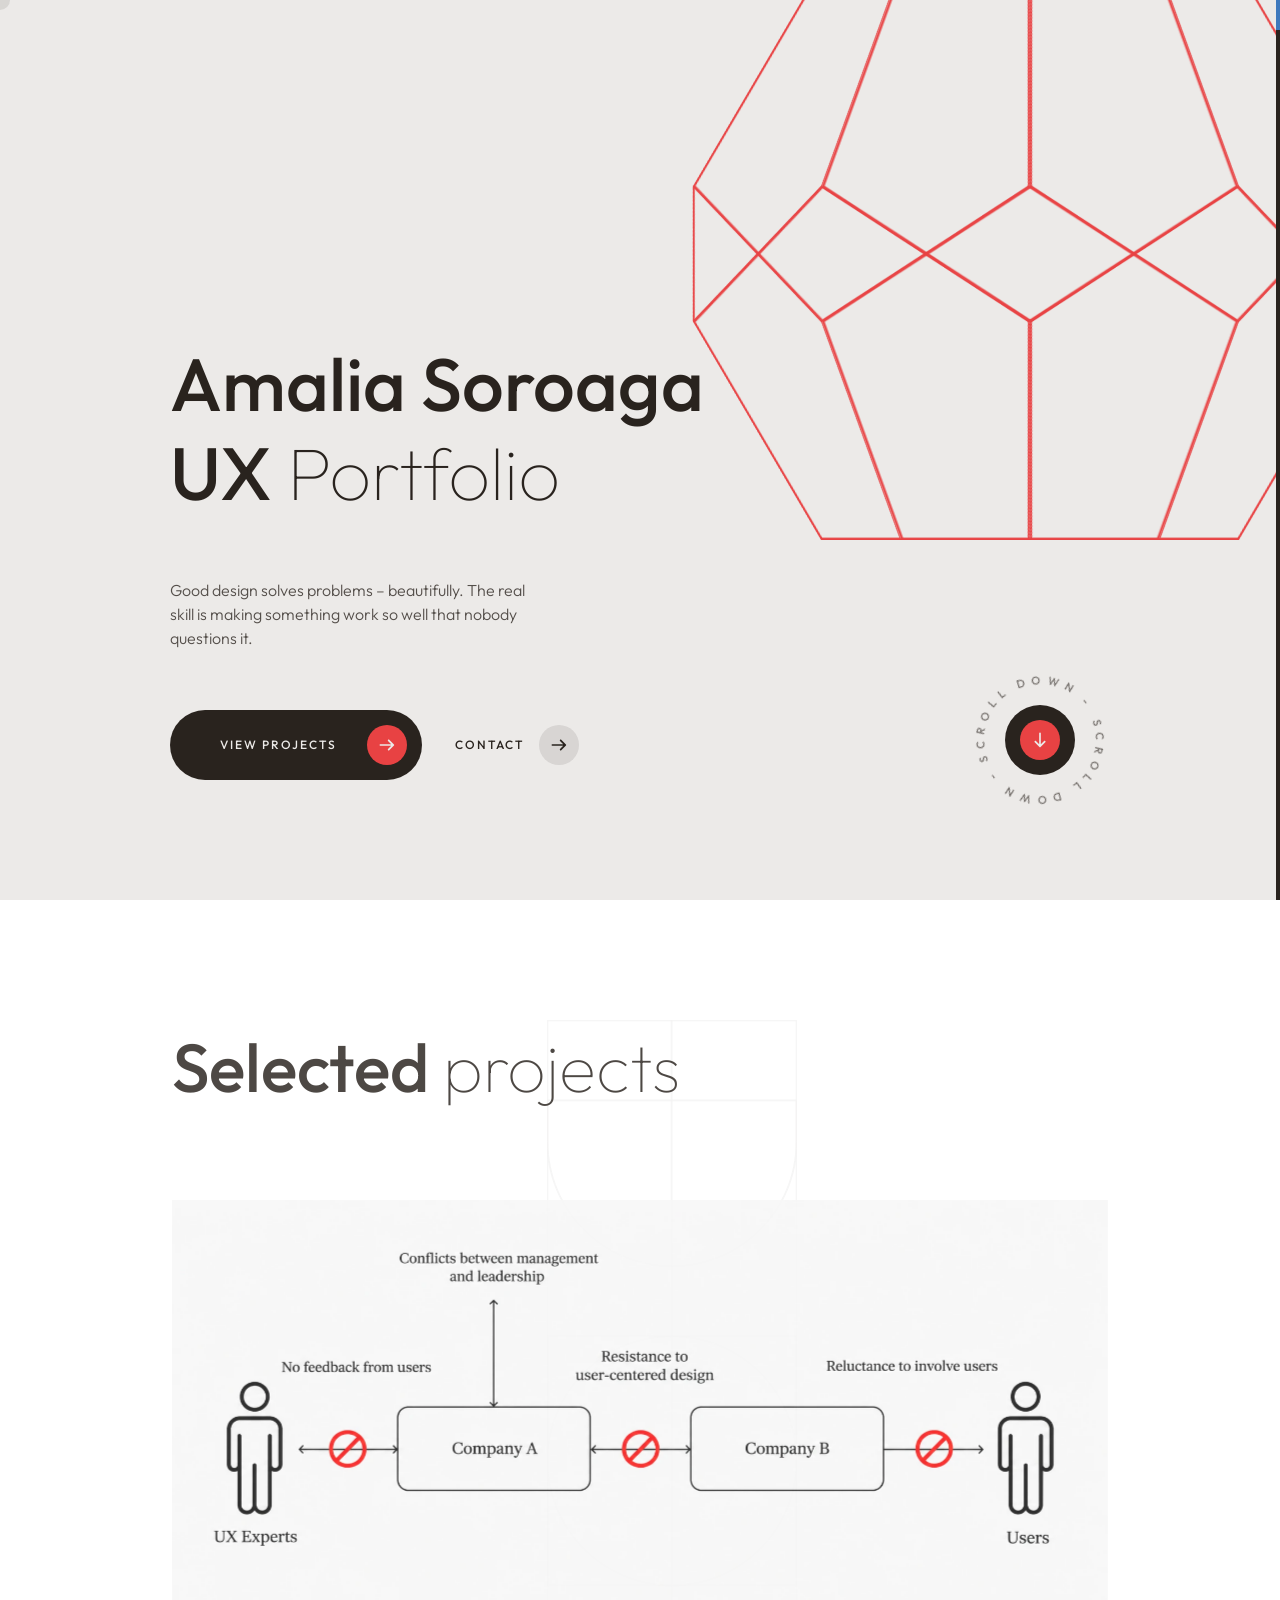
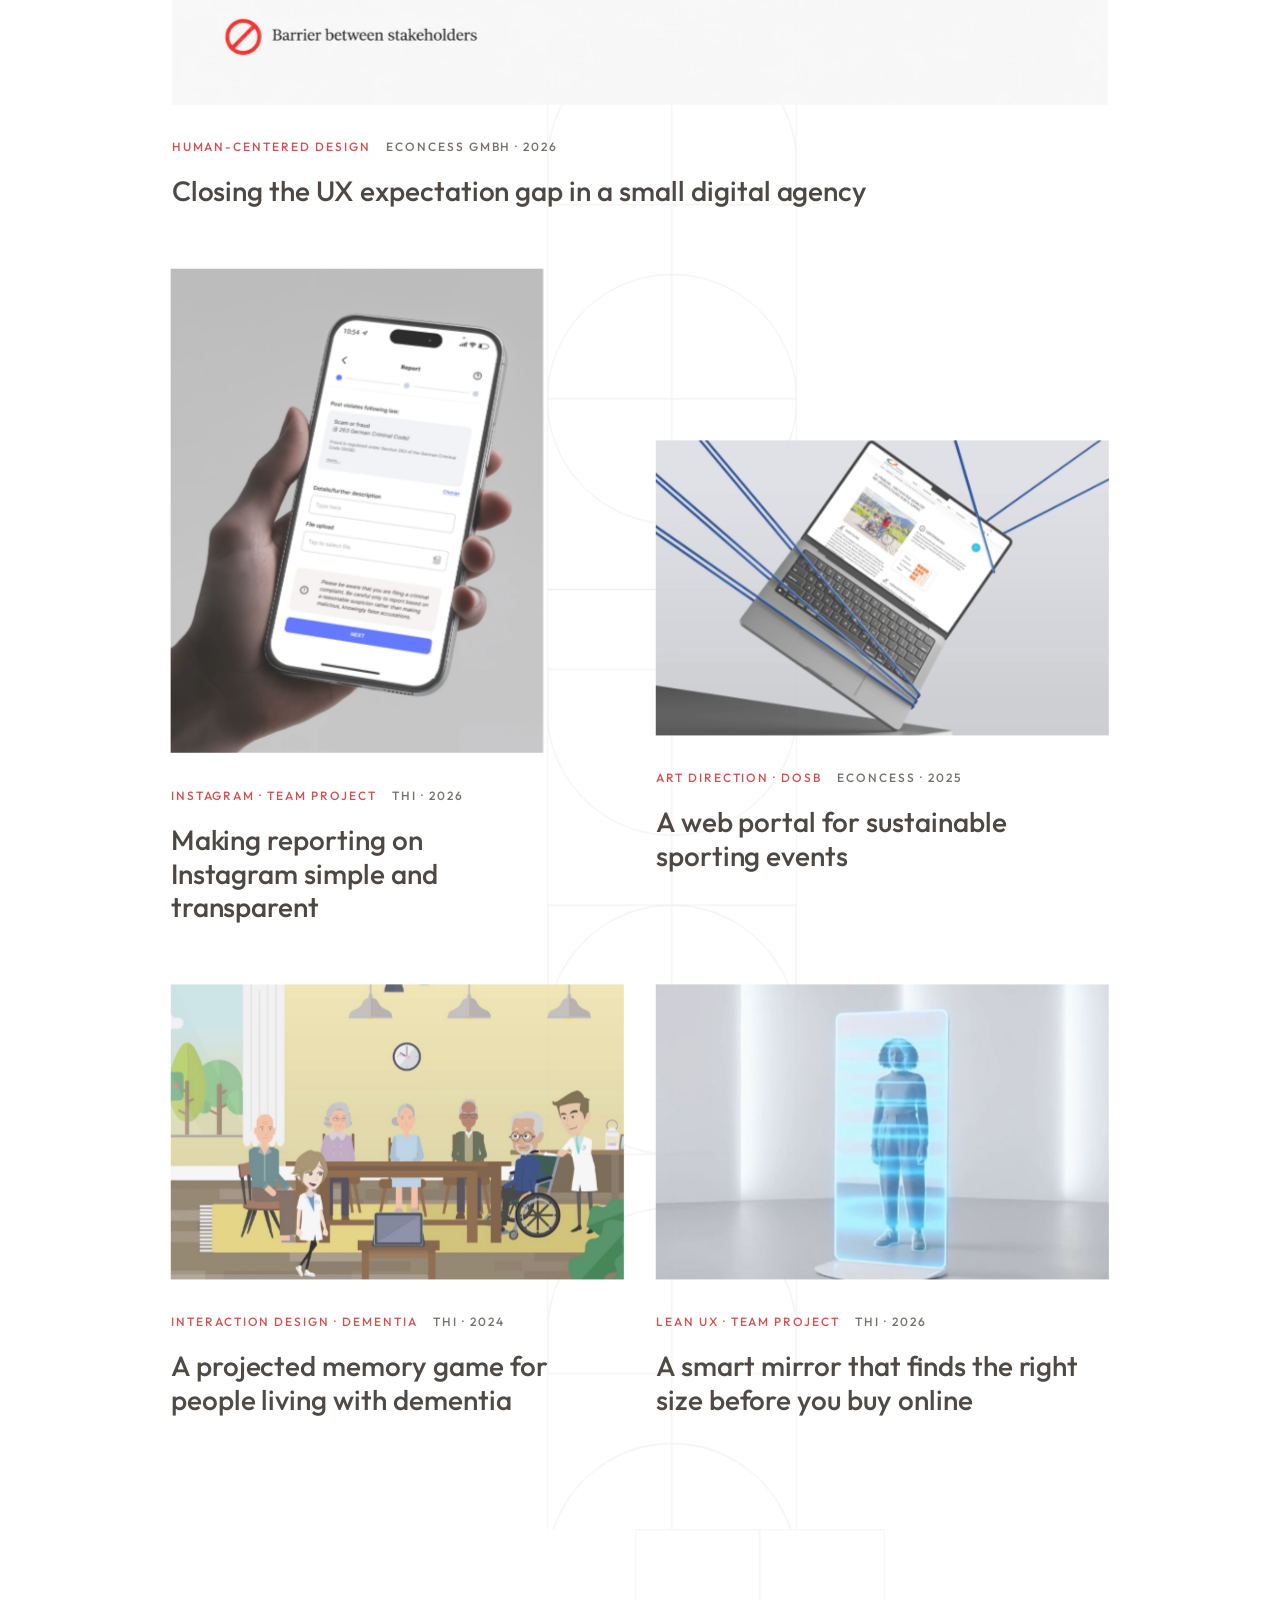
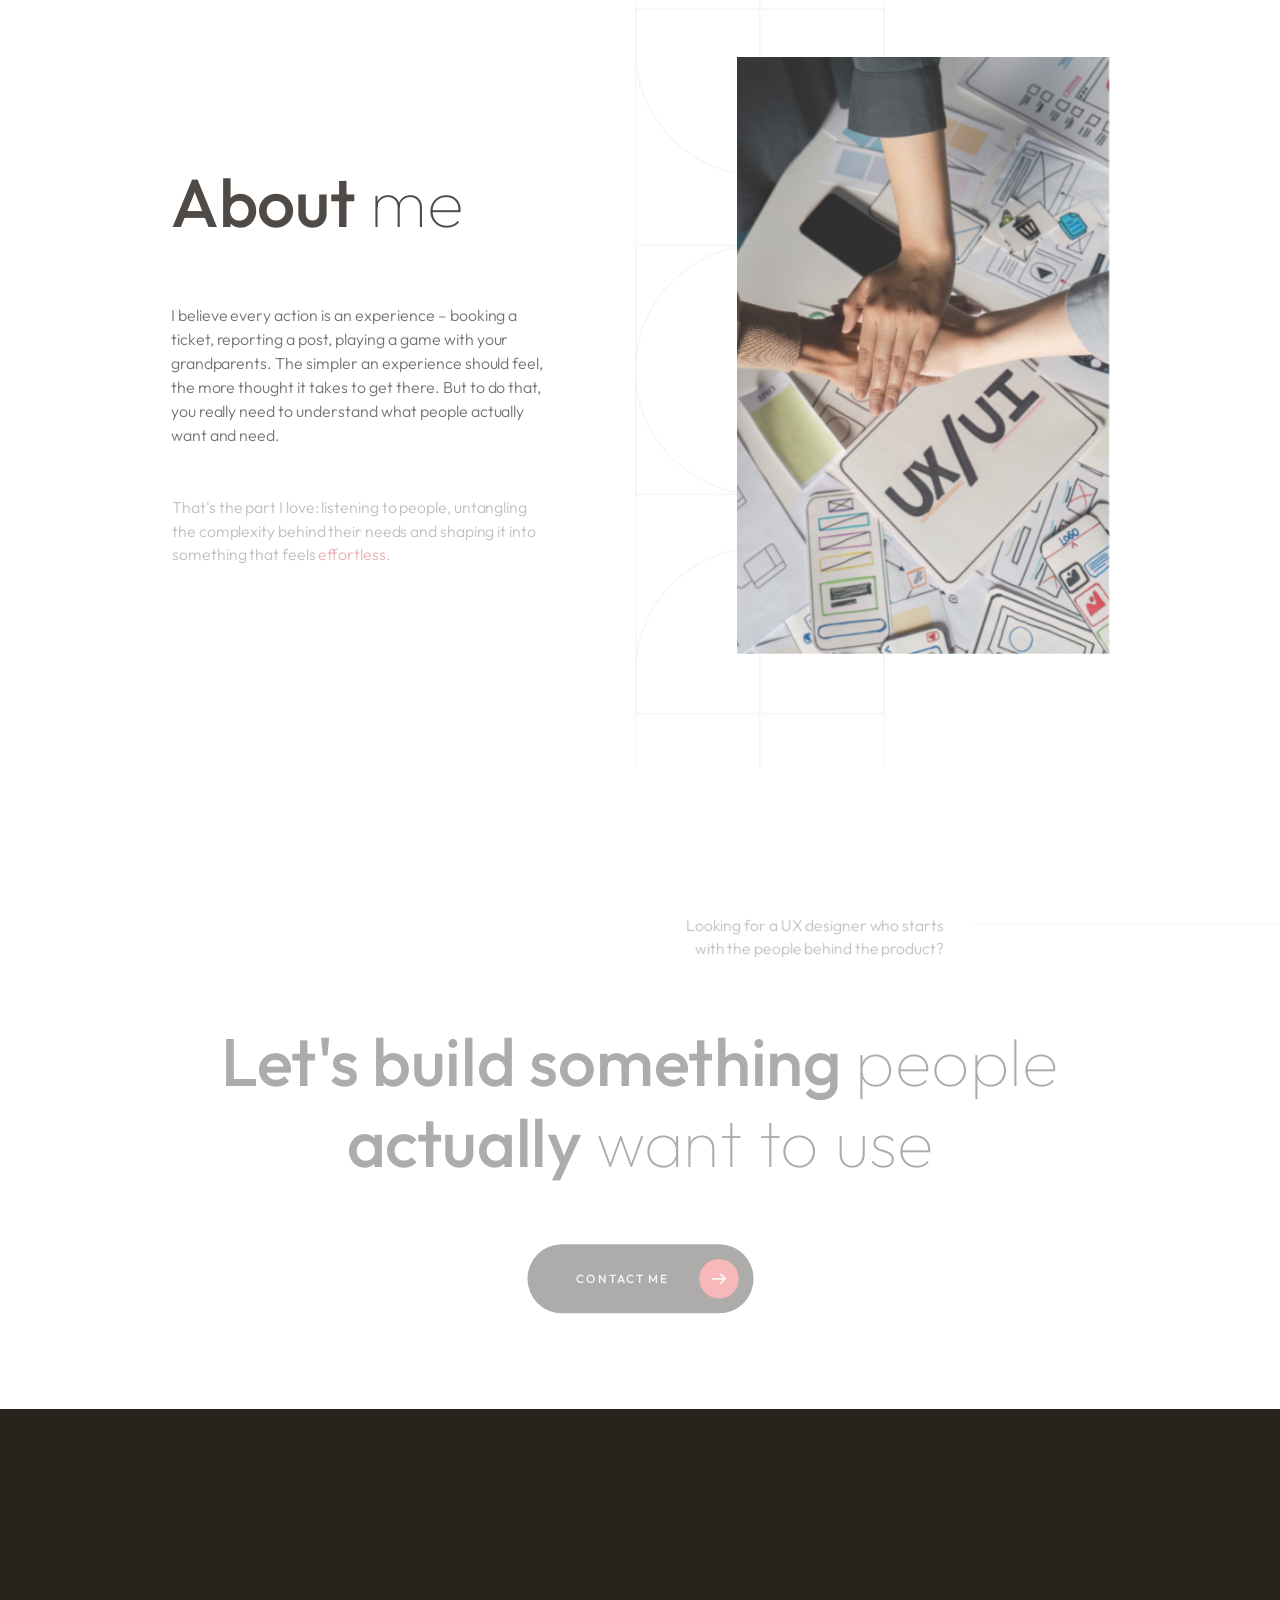
==== index.html @ fd129681 "Light home banner with red rotating shapes Co-Authored-By: Claude Opus 5.5 <noreply@anthropic.com>" ====
<!DOCTYPE html>
<html lang="en">

<head>

    <meta charset="UTF-8">
    <meta name="viewport" content="width=device-width, initial-scale=1.0">
    <meta http-equiv="X-UA-Compatible" content="ie=edge">
    <meta name="description" content="UX designer and researcher. Selected projects and case studies.">

    <!-- bootstrap grid css -->
    <link rel="stylesheet" href="css/plugins/bootstrap-grid.css">
    <!-- font awesome css -->
    <link rel="stylesheet" href="css/plugins/font-awesome.min.css">
    <!-- swiper css -->
    <link rel="stylesheet" href="css/plugins/swiper.min.css">
    <!-- fancybox css -->
    <link rel="stylesheet" href="css/plugins/fancybox.min.css">
    <!-- ashley scss -->
    <link rel="stylesheet" href="css/style.css">
    <!-- page name -->
    <title>Amalia Soroaga – UX Portfolio</title>

</head>

<body>

    <!-- wrapper -->
    <div class="mil-wrapper" id="top">

        <!-- cursor -->
        <div class="mil-ball">
            <span class="mil-icon-1">
                <svg viewBox="0 0 128 128">
                    <path d="M106.1,41.9c-1.2-1.2-3.1-1.2-4.2,0c-1.2,1.2-1.2,3.1,0,4.2L116.8,61H11.2l14.9-14.9c1.2-1.2,1.2-3.1,0-4.2	c-1.2-1.2-3.1-1.2-4.2,0l-20,20c-1.2,1.2-1.2,3.1,0,4.2l20,20c0.6,0.6,1.4,0.9,2.1,0.9s1.5-0.3,2.1-0.9c1.2-1.2,1.2-3.1,0-4.2	L11.2,67h105.5l-14.9,14.9c-1.2,1.2-1.2,3.1,0,4.2c0.6,0.6,1.4,0.9,2.1,0.9s1.5-0.3,2.1-0.9l20-20c1.2-1.2,1.2-3.1,0-4.2L106.1,41.9	z" />
                </svg>
            </span>
            <div class="mil-more-text">More</div>
            <div class="mil-choose-text">Сhoose</div>
        </div>
        <!-- cursor end -->


        <!-- scrollbar progress -->
        <div class="mil-progress-track">
            <div class="mil-progress"></div>
        </div>
        <!-- scrollbar progress end -->

        <!-- menu -->
        <div class="mil-menu-frame">
            <!-- frame clone -->
            <div class="mil-frame-top">
                <a href="index.html" class="mil-logo">A.</a>
                <div class="mil-menu-btn" tabindex="0">
                    <span></span>
                </div>
            </div>
            <!-- frame clone end -->
            <div class="container">
                <div class="mil-menu-content">
                    <div class="row">
                        <div class="col-xl-5">

                            <nav class="mil-main-menu" id="swupMenu">
                                <ul>
                                    <li class="mil-active"><a href="index.html#projects" tabindex="0">Projects</a></li>
                                    <li><a href="contact.html" tabindex="0">Contact</a></li>
                                </ul>
                            </nav>

                        </div>
                        <div class="col-xl-7">

                            <div class="mil-menu-right-frame">
                                <div class="mil-animation-in">
                                    <div class="mil-animation-frame">
                                        <div class="mil-animation mil-position-1 mil-scale" data-value-1="2" data-value-2="2"></div>
                                    </div>
                                </div>
                                <div class="mil-menu-right">
                                    <div class="row">
                                        <div class="col-lg-8 mil-mb-60">

                                            <h6 class="mil-muted mil-mb-30">Projects</h6>

                                            <ul class="mil-menu-list">
                                                <li><a href="project-hcd.html" class="mil-light-soft">Closing the UX Expectation Gap</a></li>
                                                <li><a href="project-2.html" class="mil-light-soft">Reporting on Instagram</a></li>
                                                <li><a href="project-3.html" class="mil-light-soft">Sustainable Sports Events</a></li>
                                                <li><a href="project-4.html" class="mil-light-soft">Memory Play</a></li>
                                                <li><a href="project-5.html" class="mil-light-soft">Bodique</a></li>
                                            </ul>

                                        </div>
                                    </div>
                                    <div class="mil-divider mil-mb-60"></div>
                                    <div class="row justify-content-between">

                                        <div class="col-lg-6 mil-mb-60">

                                            <h6 class="mil-muted mil-mb-30">Germany</h6>

                                            <p class="mil-light-soft">Ingolstadt, 85049<br><a href="mailto:amaliasoroaga@yahoo.com" class="mil-light-soft" data-no-swup>amaliasoroaga@yahoo.com</a></p>

                                        </div>
                                    </div>
                                </div>
                            </div>

                        </div>
                    </div>
                </div>
            </div>
        </div>
        <!-- menu -->

        <!-- curtain -->
        <div class="mil-curtain"></div>
        <!-- curtain end -->

        <!-- frame -->
        <div class="mil-frame">
            <div class="mil-frame-top">
                <a href="index.html" class="mil-logo">A.</a>
                <div class="mil-menu-btn" tabindex="0">
                    <span></span>
                </div>
            </div>
            <div class="mil-frame-bottom">
                <div class="mil-current-page"></div>
                <div class="mil-back-to-top">
                    <a href="#top" class="mil-link mil-dark mil-arrow-place">
                        <span>Back to top</span>
                    </a>
                </div>
            </div>
        </div>
        <!-- frame end -->

        <!-- content -->
        <div class="mil-content">
            <div id="swupMain" class="mil-main-transition">

                <!-- banner -->
                <section class="mil-banner mil-dark-bg mil-banner-light">
                    <div class="mi-invert-fix">
                        <div class="mil-animation-frame">
                            <div class="mil-animation mil-position-1 mil-scale" data-value-1="7" data-value-2="1.6"></div>
                            <div class="mil-animation mil-position-2 mil-scale" data-value-1="4" data-value-2="1"></div>
                            <div class="mil-animation mil-position-3 mil-scale" data-value-1="1.2" data-value-2=".1"></div>
                        </div>

                        <div class="mil-gradient"></div>

                        <div class="container">
                            <div class="mil-banner-content mil-up">

                                <h1 class="mil-muted mil-mb-60">Amalia Soroaga<br> UX <span class="mil-thin">Portfolio</span></h1>
                                <div class="row">
                                    <div class="col-md-7 col-lg-5">

                                        <p class="mil-light-soft mil-mb-60">Good design solves problems – beautifully. The real skill is making something work so well that nobody questions it.</p>

                                    </div>
                                </div>

                                <a href="#projects" class="mil-button mil-arrow-place mil-btn-space">
                                    <span>View projects</span>
                                </a>

                                <a href="contact.html" class="mil-link mil-muted mil-arrow-place">
                                    <span>Contact</span>
                                </a>

                                <div class="mil-circle-text">
                                    <svg version="1.1" xmlns="http://www.w3.org/2000/svg" xmlns:xlink="http://www.w3.org/1999/xlink" x="0px" y="0px" viewBox="0 0 300 300" enable-background="new 0 0 300 300" xml:space="preserve" class="mil-ct-svg mil-rotate" data-value="360">
                                        <defs>
                                            <path id="circlePath" d="M 150, 150 m -60, 0 a 60,60 0 0,1 120,0 a 60,60 0 0,1 -120,0 " />
                                        </defs>
                                        <circle cx="150" cy="100" r="75" fill="none" />
                                        <g>
                                            <use xlink:href="#circlePath" fill="none" />
                                            <text style="letter-spacing: 6.5px">
                                                <!-- circle text -->
                                                <textPath xlink:href="#circlePath">Scroll down - Scroll down - </textPath>
                                            </text>
                                        </g>
                                    </svg>
                                    <a href="#projects" class="mil-button mil-arrow-place mil-icon-button mil-arrow-down"></a>
                                </div>

                            </div>
                        </div>
                    </div>
                </section>
                <!-- banner end -->

                <!-- portfolio -->
                <section id="projects">
                    <div class="container mil-portfolio mil-p-120-60">

                        <div class="mil-lines-place"></div>
                        <div class="mil-lines-place mil-lines-long"></div>

                        <h2 class="mil-up mil-mb-90">Selected <span class="mil-thin">projects</span></h2>

                        <div class="row justify-content-between align-items-center">
                            <div class="col-lg-12">

                                <a href="project-hcd.html" class="mil-portfolio-item mil-more mil-mb-60">
                                    <div class="mil-cover-frame mil-hori mil-up" style="padding-bottom: 53.92%;">
                                        <div class="mil-cover">
                                            <img src="img/hcd/cover.webp" alt="Barriers between stakeholders: UX experts, Company A, Company B and users – no feedback from users, resistance to user-centered design, reluctance to involve users.">
                                        </div>
                                    </div>
                                    <div class="mil-descr">
                                        <div class="mil-labels mil-up mil-mb-15">
                                            <div class="mil-label mil-upper mil-accent">Human-centered design</div>
                                            <div class="mil-label mil-upper">econcess GmbH · 2026</div>
                                        </div>
                                        <h4 class="mil-up">Closing the UX expectation gap in a small digital agency</h4>
                                    </div>
                                </a>

                            </div>
                            <div class="col-lg-5">

                                <a href="project-2.html" class="mil-portfolio-item mil-more mil-mb-60">
                                    <div class="mil-cover-frame mil-vert mil-up">
                                        <div class="mil-cover">
                                            <img src="img/dsa/cover-phone.webp" alt="Hand holding a phone showing the Instagram report flow: the selected law, a description field, file upload and a warning about false reports.">
                                        </div>
                                    </div>
                                    <div class="mil-descr">
                                        <div class="mil-labels mil-up mil-mb-15">
                                            <div class="mil-label mil-upper mil-accent">Instagram · Team project</div>
                                            <div class="mil-label mil-upper">THI · 2026</div>
                                        </div>
                                        <h4 class="mil-up">Making reporting on Instagram simple and transparent</h4>
                                    </div>
                                </a>

                            </div>
                            <div class="col-lg-6">

                                <a href="project-3.html" class="mil-portfolio-item mil-more mil-parallax mil-mb-60" data-value-1="60" data-value-2="-60">
                                    <div class="mil-cover-frame mil-hori mil-up">
                                        <div class="mil-cover">
                                            <img src="img/nsgv/website-laptop.webp" alt="Laptop showing a good-practice page of the portal for sustainable sporting events.">
                                        </div>
                                    </div>
                                    <div class="mil-descr">
                                        <div class="mil-labels mil-up mil-mb-15">
                                            <div class="mil-label mil-upper mil-accent">Art Direction · DOSB</div>
                                            <div class="mil-label mil-upper">econcess · 2025</div>
                                        </div>
                                        <h4 class="mil-up">A web portal for sustainable sporting events</h4>
                                    </div>
                                </a>

                            </div>
                            <div class="col-lg-6">

                                <a href="project-4.html" class="mil-portfolio-item mil-more mil-mb-60">
                                    <div class="mil-cover-frame mil-hori mil-up">
                                        <div class="mil-cover">
                                            <img src="img/dementia/video-poster.jpg" alt="Illustration from the concept video: residents of a care home sit at a table with a tablet while two caregivers prepare the memory game.">
                                        </div>
                                    </div>
                                    <div class="mil-descr">
                                        <div class="mil-labels mil-up mil-mb-15">
                                            <div class="mil-label mil-upper mil-accent">Interaction design · Dementia</div>
                                            <div class="mil-label mil-upper">THI · 2024</div>
                                        </div>
                                        <h4 class="mil-up">A projected memory game for people living with dementia</h4>
                                    </div>
                                </a>

                            </div>
                            <div class="col-lg-6">

                                <a href="project-5.html" class="mil-portfolio-item mil-more mil-mb-60">
                                    <div class="mil-cover-frame mil-hori mil-up">
                                        <div class="mil-cover">
                                            <img src="img/bodique/poster.jpg" alt="A person standing in front of a glowing smart mirror that scans the body.">
                                        </div>
                                    </div>
                                    <div class="mil-descr">
                                        <div class="mil-labels mil-up mil-mb-15">
                                            <div class="mil-label mil-upper mil-accent">Lean UX · Team project</div>
                                            <div class="mil-label mil-upper">THI · 2026</div>
                                        </div>
                                        <h4 class="mil-up">A smart mirror that finds the right size before you buy online</h4>
                                    </div>
                                </a>

                            </div>
                        </div>
                    </div>
                </section>
                <!-- portfolio end -->

                <!-- about -->
                <section id="about" class="mil-soft-bg">
                    <div class="container mil-p-120-30">
                        <div class="row justify-content-between align-items-center">
                            <div class="col-lg-6 col-xl-5">

                                <div class="mil-mb-90">
                                    <h2 class="mil-up mil-mb-60">About <span class="mil-thin">me</span></h2>
                                    <p class="mil-up mil-mb-30">I believe every action is an experience – booking a ticket, reporting a post, playing a game with your grandparents. The simpler an experience should feel, the more thought it takes to get there. But to do that, you really need to understand what people actually want and need.</p>

                                    <p class="mil-up mil-mb-60">That's the part I love: listening to people, untangling the complexity behind their needs and shaping it into something that feels <span class="mil-accent">effortless</span>.</p>
                                </div>

                            </div>
                            <div class="col-lg-5">

                                <div class="mil-about-photo mil-mb-90">
                                    <div class="mil-lines-place"></div>
                                    <div class="mil-up mil-img-frame" style="padding-bottom: 160%;">
                                        <img src="img/photo/about-team.jpg" alt="Team hands stacked over a table full of UX/UI sketches, wireframes and paper prototypes." class="mil-scale" data-value-1="1" data-value-2="1.2" style="object-position: 55% center;">
                                    </div>
                                </div>

                            </div>
                        </div>
                    </div>
                </section>
                <!-- about end -->

                <!-- call to action -->
                <section class="mil-soft-bg">
                    <div class="container mil-p-120-120">
                        <div class="row">
                            <div class="col-lg-10">

                                <span class="mil-suptitle mil-suptitle-right mil-suptitle-dark mil-up">Looking for a UX designer who starts <br> with the people behind the product?</span>

                            </div>
                        </div>
                        <div class="mil-center">
                            <h2 class="mil-up mil-mb-60">Let's build something <span class="mil-thin">people</span> <br> actually <span class="mil-thin">want to use</span></h2>
                            <div class="mil-up"><a href="contact.html" class="mil-button mil-arrow-place"><span>Contact me</span></a></div>
                        </div>
                    </div>
                </section>
                <!-- call to action end -->

                <!-- footer -->
                <footer class="mil-dark-bg">
                    <div class="mi-invert-fix">
                        <div class="container mil-p-120-60">
                            <div class="row justify-content-between">
                                <div class="col-md-4 col-lg-4 mil-mb-60">

                                    <div class="mil-muted mil-logo mil-up mil-mb-30">amaliasoroaga.</div>

                                    <p class="mil-light-soft mil-up mil-mb-30">UX Design &amp; Research.<br>Have a project or a role in mind?</p>

                                    <div class="mil-up"><a href="mailto:amaliasoroaga@yahoo.com" class="mil-link mil-muted mil-arrow-place" data-no-swup><span>Write me</span></a></div>

                                </div>
                                <div class="col-md-7 col-lg-6">
                                    <div class="row justify-content-end">
                                        <div class="col-md-6 col-lg-7">

                                            <nav class="mil-footer-menu mil-mb-60">
                                                <ul>
                                                    <li class="mil-up">
                                                        <a href="index.html#projects">Projects</a>
                                                    </li>
                                                    <li class="mil-up">
                                                        <a href="contact.html">Contact</a>
                                                    </li>
                                                </ul>
                                            </nav>

                                        </div>
                                    </div>
                                </div>
                            </div>

                            <div class="row justify-content-between flex-sm-row-reverse">
                                <div class="col-md-7 col-lg-6">

                                    <div class="row justify-content-between">

                                        <div class="col-md-6 col-lg-5 mil-mb-60">

                                            <h6 class="mil-muted mil-up mil-mb-30">Germany</h6>

                                            <p class="mil-light-soft mil-up">Ingolstadt, 85049<br><span class="mil-no-wrap">+49 1521 9224340</span></p>

                                        </div>

                                    </div>

                                </div>
                                <div class="col-md-4 col-lg-6 mil-mb-60">

                                    <div class="mil-vert-between">
                                        <div class="mil-mb-30">
                                            <ul class="mil-social-icons mil-up">
                                                <li><a href="https://www.linkedin.com/in/amalia-elena-soroaga-b280b622a/" target="_blank" rel="noopener" class="social-icon" aria-label="LinkedIn" data-no-swup> <i class="fab fa-linkedin-in"></i></a></li>
                                                <li><a href="mailto:amaliasoroaga@yahoo.com" class="social-icon" aria-label="Email" data-no-swup> <i class="far fa-envelope"></i></a></li>
                                            </ul>
                                        </div>
                                        <p class="mil-light-soft mil-up">© Copyright 2026 - Amalia Soroaga. All Rights Reserved.</p>
                                    </div>

                                </div>
                            </div>
                        </div>
                    </div>
                </footer>
                <!-- footer end -->

                <!-- hidden elements -->
                <div class="mil-hidden-elements">
                    <div class="mil-dodecahedron">
                        <div class="mil-pentagon">
                            <div></div>
                            <div></div>
                            <div></div>
                            <div></div>
                            <div></div>
                        </div>
                        <div class="mil-pentagon">
                            <div></div>
                            <div></div>
                            <div></div>
                            <div></div>
                            <div></div>
                        </div>
                        <div class="mil-pentagon">
                            <div></div>
                            <div></div>
                            <div></div>
                            <div></div>
                            <div></div>
                        </div>
                        <div class="mil-pentagon">
                            <div></div>
                            <div></div>
                            <div></div>
                            <div></div>
                            <div></div>
                        </div>
                        <div class="mil-pentagon">
                            <div></div>
                            <div></div>
                            <div></div>
                            <div></div>
                            <div></div>
                        </div>
                        <div class="mil-pentagon">
                            <div></div>
                            <div></div>
                            <div></div>
                            <div></div>
                            <div></div>
                        </div>
                        <div class="mil-pentagon">
                            <div></div>
                            <div></div>
                            <div></div>
                            <div></div>
                            <div></div>
                        </div>
                        <div class="mil-pentagon">
                            <div></div>
                            <div></div>
                            <div></div>
                            <div></div>
                            <div></div>
                        </div>
                        <div class="mil-pentagon">
                            <div></div>
                            <div></div>
                            <div></div>
                            <div></div>
                            <div></div>
                        </div>
                        <div class="mil-pentagon">
                            <div></div>
                            <div></div>
                            <div></div>
                            <div></div>
                            <div></div>
                        </div>
                        <div class="mil-pentagon">
                            <div></div>
                            <div></div>
                            <div></div>
                            <div></div>
                            <div></div>
                        </div>
                        <div class="mil-pentagon">
                            <div></div>
                            <div></div>
                            <div></div>
                            <div></div>
                            <div></div>
                        </div>
                    </div>

                    <svg xmlns="http://www.w3.org/2000/svg" viewBox="0 0 24 24" class="mil-arrow">
                        <path d="M 14 5.3417969 C 13.744125 5.3417969 13.487969 5.4412187 13.292969 5.6367188 L 13.207031 5.7226562 C 12.816031 6.1136563 12.816031 6.7467188 13.207031 7.1367188 L 17.070312 11 L 4 11 C 3.448 11 3 11.448 3 12 C 3 12.552 3.448 13 4 13 L 17.070312 13 L 13.207031 16.863281 C 12.816031 17.254281 12.816031 17.887344 13.207031 18.277344 L 13.292969 18.363281 C 13.683969 18.754281 14.317031 18.754281 14.707031 18.363281 L 20.363281 12.707031 C 20.754281 12.316031 20.754281 11.682969 20.363281 11.292969 L 14.707031 5.6367188 C 14.511531 5.4412187 14.255875 5.3417969 14 5.3417969 z" />
                    </svg>

                    <svg width="250" viewBox="0 0 300 1404" fill="none" xmlns="http://www.w3.org/2000/svg" class="mil-lines">
                        <path fill-rule="evenodd" clip-rule="evenodd" d="M1 892L1 941H299V892C299 809.71 232.29 743 150 743C67.7096 743 1 809.71 1 892ZM0 942H300V892C300 809.157 232.843 742 150 742C67.1573 742 0 809.157 0 892L0 942Z" class="mil-move" />
                        <path fill-rule="evenodd" clip-rule="evenodd" d="M299 146V97L1 97V146C1 228.29 67.7096 295 150 295C232.29 295 299 228.29 299 146ZM300 96L0 96V146C0 228.843 67.1573 296 150 296C232.843 296 300 228.843 300 146V96Z" class="mil-move" />
                        <path fill-rule="evenodd" clip-rule="evenodd" d="M299 1H1V1403H299V1ZM0 0V1404H300V0H0Z" />
                        <path fill-rule="evenodd" clip-rule="evenodd" d="M150 -4.37115e-08L150 1404L149 1404L149 0L150 -4.37115e-08Z" />
                        <path fill-rule="evenodd" clip-rule="evenodd" d="M150 1324C232.29 1324 299 1257.29 299 1175C299 1092.71 232.29 1026 150 1026C67.7096 1026 1 1092.71 1 1175C1 1257.29 67.7096 1324 150 1324ZM150 1325C232.843 1325 300 1257.84 300 1175C300 1092.16 232.843 1025 150 1025C67.1573 1025 0 1092.16 0 1175C0 1257.84 67.1573 1325 150 1325Z" class="mil-move" />
                        <path fill-rule="evenodd" clip-rule="evenodd" d="M300 1175H0V1174H300V1175Z" class="mil-move" />
                        <path fill-rule="evenodd" clip-rule="evenodd" d="M150 678C232.29 678 299 611.29 299 529C299 446.71 232.29 380 150 380C67.7096 380 1 446.71 1 529C1 611.29 67.7096 678 150 678ZM150 679C232.843 679 300 611.843 300 529C300 446.157 232.843 379 150 379C67.1573 379 0 446.157 0 529C0 611.843 67.1573 679 150 679Z" class="mil-move" />
                        <path fill-rule="evenodd" clip-rule="evenodd" d="M299 380H1V678H299V380ZM0 379V679H300V379H0Z" class="mil-move" />
                    </svg>
                </div>
                <!-- hidden elements end -->

            </div>
        </div>
        <!-- content -->
    </div>
    <!-- wrapper end -->

    <!-- jQuery js -->
    <script src="js/plugins/jquery.min.js"></script>
    <!-- swup js -->
    <script src="js/plugins/swup.min.js"></script>
    <!-- swiper js -->
    <script src="js/plugins/swiper.min.js"></script>
    <!-- fancybox js -->
    <script src="js/plugins/fancybox.min.js"></script>
    <!-- gsap js -->
    <script src="js/plugins/gsap.min.js"></script>
    <!-- scroll smoother -->
    <script src="js/plugins/smooth-scroll.js"></script>
    <!-- scroll trigger js -->
    <script src="js/plugins/ScrollTrigger.min.js"></script>
    <!-- scroll to js -->
    <script src="js/plugins/ScrollTo.min.js"></script>
    <!-- ashley js -->
    <script src="js/main.js"></script>

</body>

</html>
---- css/style.css ----
/* -------------------------------------------

Name: 		Ruizarch
Version:    1.0
Developer:	Nazar Miller (millerDigitalDesign)
Portfolio:  https://themeforest.net/user/millerdigitaldesign/portfolio?ref=MillerDigitalDesign

p.s. I am available for Freelance hire (UI design, web development). email: miller.themes@gmail.com

------------------------------------------- */
/*--------------------------------------------

1. common
    - main
    - typography
    - link
    - button
    - form
    - breadcrumbs
    - backgrounds
    - spaces
2. components
    - preloader
    - cursor
    - hidden elements
    - scrollbar
    - frame
    - menu button
    - menu 
    - banner
    - circle text
    - lines
    - dodecahedron
    - about
    - partners
    - services
    - team
    - social icons
    - revievs
    - blog
    - footer
    - portfolio
    - map
    - accordion
    - price
    - 404
    - images
    - page transitions


--------------------------------------------*/
@import url("https://fonts.googleapis.com/css2?family=Outfit:wght@100;200;300;400;500;600;700;800;900&display=swap");
@import url(https://cdnjs.cloudflare.com/ajax/libs/font-awesome/5.15.0/css/all.min.css);
/* -------------------------------------------

main

------------------------------------------- */
*,
*:before,
*:after {
  -webkit-box-sizing: border-box;
          box-sizing: border-box;
  padding: 0;
  margin: 0;
}



:is(a, button, input, textarea, summary) {
    --outline-size: max(2px, 0.08em);
    --outline-style: solid;
    --outline-color: currentColor;
}

:is(a, button, input, textarea, summary):focus {
    outline: var(--outline-size) var(--outline-style) var(--outline-color);
    outline-offset: var(--outline-offset, var(--outline-size));
}



html,
body {
  padding: 0;
  margin: 0;
  font-family: "Outfit", sans-serif;
  font-size: 16px;
  font-weight: 300;
  color: rgba(41, 35, 30, 0.78);
  line-height: 150%;
  -ms-scroll-chaining: none;
      overscroll-behavior: none;
}
@media screen and (max-width: 768px) {
  html,
body {
    font-size: 15px;
  }
}

*::-moz-selection {
  color: inherit;
  background-color: transparent;
}

*::selection {
  color: inherit;
  background-color: transparent;
}

.mil-wrapper {
  position: relative;
  overflow: hidden;
  max-width: 100%;
}

.container {
  pointer-events: all;
}

.mil-relative {
  position: relative;
}

.mil-o-hidden {
  overflow: hidden;
}

.mil-flex {
  display: -webkit-box;
  display: -ms-flexbox;
  display: flex;
}

.mil-vert-between {
  display: -webkit-box;
  display: -ms-flexbox;
  display: flex;
  -webkit-box-orient: vertical;
  -webkit-box-direction: normal;
      -ms-flex-direction: column;
          flex-direction: column;
  -webkit-box-pack: justify;
      -ms-flex-pack: justify;
          justify-content: space-between;
  height: 100%;
}

@media screen and (max-width: 992px) {
  .mil-mobile-hidden {
    display: none;
  }
}

section {
  position: relative;
  overflow: hidden;
}

/* -------------------------------------------

typography

------------------------------------------- */
h1,
.mil-h1,
h2,
.mil-h12,
h3,
.mil-h3,
h4,
.mil-h4,
h5,
.mil-h5,
h6,
.mil-h6 {
  font-family: "Outfit", sans-serif;
  color: rgb(41, 35, 30);
  font-weight: 500;
  line-height: 120%;
}
@media screen and (max-width: 768px) {
  h1 br,
.mil-h1 br,
h2 br,
.mil-h12 br,
h3 br,
.mil-h3 br,
h4 br,
.mil-h4 br,
h5 br,
.mil-h5 br,
h6 br,
.mil-h6 br {
    display: none;
  }
}

h1,
.mil-h1 {
  font-size: 86px;
}
@media screen and (max-width: 1400px) {
  h1,
.mil-h1 {
    font-size: 74px;
  }
}
@media screen and (max-width: 1200px) {
  h1,
.mil-h1 {
    font-size: 72px;
  }
}
@media screen and (max-width: 992px) {
  h1,
.mil-h1 {
    font-size: 58px;
  }
}
@media screen and (max-width: 768px) {
  h1,
.mil-h1 {
    font-size: 34px;
  }
}

h2,
.mil-h2 {
  font-size: 68px;
  line-height: 120%;
}
@media screen and (max-width: 1200px) {
  h2,
.mil-h2 {
    font-size: 56px;
  }
}
@media screen and (max-width: 992px) {
  h2,
.mil-h2 {
    font-size: 44px;
  }
}
@media screen and (max-width: 768px) {
  h2,
.mil-h2 {
    font-size: 36px;
  }
}

h3,
.mil-h3 {
  font-size: 42px;
}
@media screen and (max-width: 1200px) {
  h3,
.mil-h3 {
    font-size: 39px;
  }
}
@media screen and (max-width: 992px) {
  h3,
.mil-h3 {
    font-size: 36px;
  }
}
@media screen and (max-width: 768px) {
  h3,
.mil-h3 {
    font-size: 30px;
  }
}

h4,
.mil-h4 {
  font-size: 28px;
}
@media screen and (max-width: 1200px) {
  h4,
.mil-h4 {
    font-size: 26px;
  }
}
@media screen and (max-width: 992px) {
  h4,
.mil-h4 {
    font-size: 24px;
  }
}
@media screen and (max-width: 768px) {
  h4,
.mil-h4 {
    font-size: 22px;
  }
}

h5,
.mil-h5 {
  font-size: 20px;
  line-height: 150%;
}
@media screen and (max-width: 768px) {
  h5,
.mil-h5 {
    font-size: 18px;
  }
}

h6,
.mil-h6 {
  font-size: 18px;
  line-height: 150%;
}
@media screen and (max-width: 1200px) {
  h6,
.mil-h6 {
    font-size: 17px;
  }
}
@media screen and (max-width: 992px) {
  h6,
.mil-h6 {
    font-size: 16px;
  }
}
@media screen and (max-width: 768px) {
  h6,
.mil-h6 {
    font-size: 21px;
  }
}

.mil-no-wrap {
  white-space: nowrap;
}

blockquote {
  padding: 60px;
  background-color: rgba(41, 35, 30, 0.05);
  font-size: 18px;
  color: rgb(41, 35, 30);
  font-style: italic;
  border-left: solid 4px rgb(232, 66, 67);
}
@media screen and (max-width: 768px) {
  blockquote {
    padding: 30px;
    font-size: 16px;
  }
}

.mil-text-sm {
  font-size: 15px;
}

.mil-text-lg {
  font-size: 18px;
  line-height: 170%;
}

.mil-text-xl {
  font-size: 22px;
  line-height: 180%;
}
@media screen and (max-width: 768px) {
  .mil-text-xl {
    font-size: 20px;
  }
}

.mil-upper {
  text-transform: uppercase;
  font-size: 12px;
  font-weight: 500;
  letter-spacing: 2px;
}

.mil-bold {
  font-weight: 500;
}

.mil-thin {
  font-weight: 100;
}

a {
  color: inherit;
  text-decoration: none;
}

.mil-complex-title {
  line-height: normal;
}

.mil-accent {
  color: rgb(200, 45, 48);
}

.mil-light {
  color: rgb(255, 255, 255) !important;
}
.mil-light a {
  color: rgb(255, 255, 255) !important;
}

.mil-muted {
  color: rgb(236, 234, 232);
}

.mil-dark {
  color: rgb(41, 35, 30);
}

.mil-light-soft {
  color: rgba(236, 234, 232, 0.8);
}

.mil-dark-soft {
  color: rgba(41, 35, 30, 0.78);
}

.mil-marker {
  background-color: rgb(240, 110, 110);
  padding: 0 5px;
}

.mil-center {
  text-align: center;
}

.mil-left {
  text-align: left;
}

.mil-right {
  text-align: right;
}

@media screen and (max-width: 576px) {
  .mil-sm-center {
    text-align: center;
  }
}

.mil-suptitle {
  position: relative;
  display: block;
  margin-bottom: 60px;
}
.mil-suptitle:before {
  content: "";
  position: absolute;
  right: calc(100% + 30px);
  top: 10px;
  width: 600px;
  height: 1px;
  background-color: rgb(255, 255, 255);
  opacity: 0.2;
}
.mil-suptitle.mil-suptitle-right {
  text-align: right;
}
.mil-suptitle.mil-suptitle-right:before {
  left: calc(100% + 30px);
}
@media screen and (max-width: 768px) {
  .mil-suptitle.mil-suptitle-right {
    text-align: center;
  }
  .mil-suptitle.mil-suptitle-right:before {
    display: none;
  }
}
.mil-suptitle.mil-suptitle-dark:before {
  background-color: rgb(41, 35, 30);
  opacity: 0.1;
}
@media screen and (max-width: 768px) {
  .mil-suptitle {
    margin-bottom: 60px;
  }
}

.mil-divider {
  width: 100%;
  height: 1px;
  background-color: rgba(255, 255, 255, 0.1);
}

.mil-img-frame {
  position: relative;
  overflow: hidden;
  width: 100%;
  padding-bottom: 140%;
}
.mil-img-frame img {
  position: absolute;
  top: 0;
  left: 0;
  width: 100%;
  height: 100%;
  -o-object-fit: cover;
     object-fit: cover;
  -o-object-position: center;
     object-position: center;
}

/* -------------------------------------------

link

------------------------------------------- */
.mil-link {
  cursor: pointer;
  display: -webkit-inline-box;
  display: -ms-inline-flexbox;
  display: inline-flex;
  -webkit-box-align: center;
      -ms-flex-align: center;
          align-items: center;
  font-weight: 500;
  text-transform: uppercase;
  letter-spacing: 2px;
  font-size: 12px;
}
.mil-link svg {
  margin-left: 15px;
  border-radius: 50%;
  width: 40px;
  height: 40px;
  padding: 10px;
  background-color: rgba(255, 255, 255, 0.1);
  -webkit-transition: 0.4s cubic-bezier(0, 0, 0.3642, 1);
  transition: 0.4s cubic-bezier(0, 0, 0.3642, 1);
}
.mil-link svg path {
  fill: rgb(255, 255, 255);
}
.mil-link.mil-accent svg {
  background-color: rgba(255, 255, 255, 0.1);
  -webkit-transition: 0.4s cubic-bezier(0, 0, 0.3642, 1);
  transition: 0.4s cubic-bezier(0, 0, 0.3642, 1);
}
.mil-link.mil-accent svg path {
  fill: rgb(232, 66, 67);
}
.mil-link.mil-dark svg {
  background-color: rgba(41, 35, 30, 0.1);
  -webkit-transition: 0.4s cubic-bezier(0, 0, 0.3642, 1);
  transition: 0.4s cubic-bezier(0, 0, 0.3642, 1);
}
.mil-link.mil-dark svg path {
  fill: rgb(41, 35, 30);
}
.mil-link:hover svg {
  -webkit-transform: scale(1.15);
          transform: scale(1.15);
}
.mil-link.mil-down-arrow svg {
  -webkit-transform: rotate(90deg);
          transform: rotate(90deg);
}
.mil-link.mil-down-arrow:hover svg {
  -webkit-transform: scale(1.15) rotate(90deg);
          transform: scale(1.15) rotate(90deg);
}
.mil-link.mil-icon-left {
  display: -webkit-box;
  display: -ms-flexbox;
  display: flex;
  -webkit-box-orient: horizontal;
  -webkit-box-direction: reverse;
      -ms-flex-direction: row-reverse;
          flex-direction: row-reverse;
}
.mil-link.mil-icon-left svg {
  margin-left: 0;
  margin-right: 15px;
  -webkit-transform: rotate(180deg);
          transform: rotate(180deg);
}
.mil-link.mil-icon-left:hover svg {
  -webkit-transform: scale(1.15) rotate(180deg);
          transform: scale(1.15) rotate(180deg);
}

/* -------------------------------------------

button

------------------------------------------- */
.mil-button {
  cursor: pointer;
  display: -webkit-inline-box;
  display: -ms-inline-flexbox;
  display: inline-flex;
  -webkit-box-align: center;
      -ms-flex-align: center;
          align-items: center;
  -webkit-box-pack: center;
      -ms-flex-pack: center;
          justify-content: center;
  border: none;
  letter-spacing: 2px;
  font-size: 12px;
  background-color: rgb(240, 110, 110);
  color: rgb(41, 35, 30);
  border-radius: 70px;
  padding: 0 15px 0 50px;
  height: 70px;
  text-transform: uppercase;
  font-weight: 500;
  -webkit-transition: 0.4s cubic-bezier(0, 0, 0.3642, 1);
  transition: 0.4s cubic-bezier(0, 0, 0.3642, 1);
}
.mil-button span {
  white-space: nowrap;
}
.mil-button svg {
  margin-left: 30px;
  border-radius: 50%;
  width: 40px;
  height: 40px;
  padding: 10px;
  background-color: rgb(41, 35, 30);
  -webkit-transition: 0.4s cubic-bezier(0, 0, 0.3642, 1);
  transition: 0.4s cubic-bezier(0, 0, 0.3642, 1);
}
.mil-button svg path {
  fill: rgb(232, 66, 67);
}
.mil-button.mil-icon-button {
  padding: 15px;
}
.mil-button.mil-icon-button svg {
  margin-left: 0;
}
.mil-button.mil-icon-button-sm {
  padding: 0;
  height: 40px;
}
.mil-button.mil-icon-button-sm svg {
  margin-left: 0;
  background-color: rgb(240, 110, 110);
}
.mil-button.mil-icon-button-sm svg path {
  fill: rgb(41, 35, 30);
}
.mil-button:hover {
  -webkit-transform: scale(1.015);
          transform: scale(1.015);
  -webkit-filter: brightness(110%);
          filter: brightness(110%);
}
.mil-button:hover svg {
  -webkit-transform: scale(1.15);
          transform: scale(1.15);
}
.mil-button.mil-arrow-down svg {
  -webkit-transform: rotate(90deg);
          transform: rotate(90deg);
}
.mil-button.mil-arrow-down:hover {
  -webkit-transform: scale(1.015);
          transform: scale(1.015);
  -webkit-filter: brightness(110%);
          filter: brightness(110%);
}
.mil-button.mil-arrow-down:hover svg {
  -webkit-transform: scale(1.15) rotate(90deg);
          transform: scale(1.15) rotate(90deg);
}
@media screen and (max-width: 992px) {
  .mil-button {
    height: 60px;
    padding: 0 10px 0 40px;
  }
  .mil-button svg {
    margin-left: 25px;
  }
}

/* -------------------------------------------

form

------------------------------------------- */
input,
textarea {
  position: relative;
  height: 70px;
  padding: 0 30px;
  width: 100%;
  font-size: 12px;
  text-transform: uppercase;
  letter-spacing: 2px;
  font-weight: 500;
  font-family: "Outfit", sans-serif;
  color: rgb(41, 35, 30);
  border: none;
  border-bottom: solid 1px rgba(41, 35, 30, 0.2);
  margin-bottom: 30px;
}
input:focus,
textarea:focus {
  outline: inherit;
}
input::-webkit-input-placeholder, textarea::-webkit-input-placeholder {
  font-size: 12px;
  text-transform: uppercase;
  letter-spacing: 2px;
  font-weight: 500;
  color: rgba(41, 35, 30, 0.5);
}
input::-moz-placeholder, textarea::-moz-placeholder {
  font-size: 12px;
  text-transform: uppercase;
  letter-spacing: 2px;
  font-weight: 500;
  color: rgba(41, 35, 30, 0.5);
}
input:-ms-input-placeholder, textarea:-ms-input-placeholder {
  font-size: 12px;
  text-transform: uppercase;
  letter-spacing: 2px;
  font-weight: 500;
  color: rgba(41, 35, 30, 0.5);
}
input::-ms-input-placeholder, textarea::-ms-input-placeholder {
  font-size: 12px;
  text-transform: uppercase;
  letter-spacing: 2px;
  font-weight: 500;
  color: rgba(41, 35, 30, 0.5);
}
input::placeholder,
textarea::placeholder {
  font-size: 12px;
  text-transform: uppercase;
  letter-spacing: 2px;
  font-weight: 500;
  color: rgba(41, 35, 30, 0.5);
}

textarea {
  padding: 15px 30px;
  height: 300px;
}

/* -------------------------------------------

breadcrumbs

------------------------------------------- */
.mil-breadcrumbs {
  display: -webkit-inline-box;
  display: -ms-inline-flexbox;
  display: inline-flex;
  -webkit-box-align: center;
      -ms-flex-align: center;
          align-items: center;
  position: relative;
}
.mil-breadcrumbs:before {
  content: "";
  position: absolute;
  right: calc(100% + 30px);
  top: 10px;
  width: 100vw;
  height: 1px;
  background-color: rgba(41, 35, 30, 0.1);
}
.mil-breadcrumbs li {
  list-style-type: none;
}
.mil-breadcrumbs li:after {
  content: "/";
  margin: 0 15px;
  color: rgb(41, 35, 30);
}
.mil-breadcrumbs li a {
  color: rgb(41, 35, 30);
  text-transform: uppercase;
  letter-spacing: 2px;
  font-weight: 500;
  font-size: 12px;
  white-space: nowrap;
  -webkit-transition: 0.2s cubic-bezier(0, 0, 0.3642, 1);
  transition: 0.2s cubic-bezier(0, 0, 0.3642, 1);
}
.mil-breadcrumbs li a:hover {
  color: rgb(200, 45, 48);
}
.mil-breadcrumbs li:last-child {
  margin-right: 0;
  cursor: not-allowed;
}
.mil-breadcrumbs li:last-child a {
  opacity: 0.4;
  pointer-events: none;
}
.mil-breadcrumbs li:last-child:after {
  display: none;
}
.mil-breadcrumbs.mil-light:before {
  background-color: rgba(255, 255, 255, 0.1);
}
.mil-breadcrumbs.mil-light li:after {
  color: rgba(255, 255, 255, 0.9);
}
.mil-breadcrumbs.mil-light li a:hover {
  color: rgb(240, 110, 110) !important;
}
.mil-breadcrumbs.mil-center {
  -webkit-box-pack: center;
      -ms-flex-pack: center;
          justify-content: center;
}

/* -------------------------------------------

backgrounds

------------------------------------------- */
.mil-dark-bg {
  position: relative;
}
.mil-dark-bg:before {
  content: "";
  width: 100%;
  height: 100%;
  position: absolute;
  pointer-events: none;
  z-index: 2;
  background-color: rgb(41, 35, 30);
}
.mil-dark-bg .mi-invert-fix {
  height: 100%;
  position: relative;
  pointer-events: none;
  z-index: 3;
}
.mil-dark-bg .mi-invert-fix .container {
  pointer-events: all;
}

/* -------------------------------------------

spaces

------------------------------------------- */
.mil-mr-30 {
  margin-right: 30px;
}

.mil-mb-5 {
  margin-bottom: 5px;
}

.mil-mb-10 {
  margin-bottom: 10px;
}

.mil-mb-15 {
  margin-bottom: 15px;
}

.mil-mb-20 {
  margin-bottom: 15px;
}

.mil-mb-30 {
  margin-bottom: 30px;
}

.mil-mb-60 {
  margin-bottom: 60px;
}

.mil-mb-90 {
  margin-bottom: 90px;
}

.mil-mb-120 {
  margin-bottom: 120px;
}
@media screen and (max-width: 992px) {
  .mil-mb-120 {
    margin-bottom: 90px;
  }
}

.mil-mt-suptitle-offset {
  margin-top: 70px;
}
@media screen and (max-width: 992px) {
  .mil-mt-suptitle-offset {
    margin-top: 30px;
  }
}

.mil-p-120-120 {
  padding-top: 120px;
  padding-bottom: 120px;
}
@media screen and (max-width: 992px) {
  .mil-p-120-120 {
    padding-top: 90px;
    padding-bottom: 90px;
  }
}

.mil-p-120-90 {
  padding-top: 120px;
  padding-bottom: 90px;
}
@media screen and (max-width: 992px) {
  .mil-p-120-90 {
    padding-top: 90px;
    padding-bottom: 60px;
  }
}

.mil-p-0-120 {
  padding-bottom: 120px;
}
@media screen and (max-width: 992px) {
  .mil-p-0-120 {
    padding-bottom: 90px;
  }
}

.mil-p-120-0 {
  padding-top: 120px;
}
@media screen and (max-width: 992px) {
  .mil-p-120-0 {
    padding-top: 90px;
  }
}

.mil-p-120-60 {
  padding-top: 120px;
  padding-bottom: 60px;
}
@media screen and (max-width: 992px) {
  .mil-p-120-60 {
    padding-top: 90px;
    padding-bottom: 30px;
  }
}

.mil-p-90-90 {
  padding-top: 90px;
  padding-bottom: 90px;
}
@media screen and (max-width: 992px) {
  .mil-p-90-90 {
    padding-top: 60px;
    padding-bottom: 60px;
  }
}

.mil-p-90-120 {
  padding-top: 90px;
  padding-bottom: 120px;
}
@media screen and (max-width: 992px) {
  .mil-p-90-120 {
    padding-top: 60px;
    padding-bottom: 90px;
  }
}

.mil-p-0-90 {
  padding-bottom: 90px;
}
@media screen and (max-width: 992px) {
  .mil-p-0-90 {
    padding-bottom: 60px;
  }
}

.mil-p-0-30 {
  padding-bottom: 30px;
}
@media screen and (max-width: 992px) {
  .mil-p-0-30 {
    padding-bottom: 0;
  }
}

.mil-p-120-30 {
  padding-top: 120px;
  padding-bottom: 30px;
}
@media screen and (max-width: 992px) {
  .mil-p-120-30 {
    padding-top: 90px;
    padding-bottom: 0;
  }
}

.mil-adaptive-right {
  width: 100%;
  display: -webkit-box;
  display: -ms-flexbox;
  display: flex;
  -webkit-box-pack: end;
      -ms-flex-pack: end;
          justify-content: flex-end;
}
@media screen and (max-width: 992px) {
  .mil-adaptive-right {
    -webkit-box-pack: start;
        -ms-flex-pack: start;
            justify-content: flex-start;
  }
}

.mil-btn-space {
  margin-right: 30px;
}
@media screen and (max-width: 500px) {
  .mil-btn-space {
    margin-right: 50px;
    margin-bottom: 30px;
  }
}

/* -------------------------------------------

preloader

------------------------------------------- */
.mil-preloader {
  position: fixed;
  z-index: 9;
  top: 0;
  left: 0;
  width: 100%;
  height: 100vh;
  background-color: rgb(41, 35, 30);
}
.mil-preloader .mil-preloader-animation {
  opacity: 0;
  position: relative;
  height: 100vh;
  color: rgb(255, 255, 255);
}
.mil-preloader .mil-preloader-animation .mil-pos-abs {
  position: absolute;
  height: 100vh;
  width: 100%;
  display: -webkit-box;
  display: -ms-flexbox;
  display: flex;
  -webkit-box-pack: center;
      -ms-flex-pack: center;
          justify-content: center;
  -webkit-box-align: center;
      -ms-flex-align: center;
          align-items: center;
}
.mil-preloader .mil-preloader-animation .mil-pos-abs p {
  opacity: 0;
  margin-right: 15px;
}
@media screen and (max-width: 992px) {
  .mil-preloader .mil-preloader-animation .mil-pos-abs {
    -webkit-box-orient: vertical;
    -webkit-box-direction: normal;
        -ms-flex-direction: column;
            flex-direction: column;
  }
  .mil-preloader .mil-preloader-animation .mil-pos-abs p {
    margin-right: 0;
    margin-bottom: 10px;
  }
}
.mil-preloader .mil-preloader-animation .mil-pos-abs .mil-reveal-frame {
  position: relative;
  padding: 0 30px;
}
.mil-preloader .mil-preloader-animation .mil-pos-abs .mil-reveal-frame .mil-reveal-box {
  z-index: 4;
  position: absolute;
  opacity: 0;
  height: 100%;
  background-color: rgb(240, 110, 110);
}
.mil-preloader.mil-hidden {
  pointer-events: none;
}

/* -------------------------------------------

cursor

------------------------------------------- */
.mil-ball {
  width: 20px;
  height: 20px;
  position: fixed;
  z-index: 10;
  background-color: rgb(41, 35, 30);
  border-radius: 50%;
  pointer-events: none;
  display: -webkit-box;
  display: -ms-flexbox;
  display: flex;
  -webkit-box-pack: center;
      -ms-flex-pack: center;
          justify-content: center;
  -webkit-box-align: center;
      -ms-flex-align: center;
          align-items: center;
  opacity: 0.1;
}
.mil-ball .mil-icon-1 {
  position: absolute;
  width: 40px;
  height: 40px;
  -webkit-transform: scale(0);
          transform: scale(0);
}
.mil-ball .mil-icon-1 svg {
  fill: rgba(255, 255, 255, 0.9);
}
.mil-ball .mil-more-text, .mil-ball .mil-choose-text {
  position: absolute;
  width: 100%;
  text-align: center;
  display: block;
  color: rgba(255, 255, 255, 0.9);
  font-size: 12px;
  font-weight: 500;
  letter-spacing: 2px;
  text-transform: uppercase;
  -webkit-transform: scale(0);
          transform: scale(0);
}
.mil-ball.mil-accent .mil-icon-1 svg {
  fill: rgb(41, 35, 30);
}
.mil-ball.mil-accent .mil-more-text, .mil-ball.mil-accent .mil-choose-text {
  color: rgb(41, 35, 30);
}
@media screen and (max-width: 1200px) {
  .mil-ball {
    display: none;
  }
}

/* -------------------------------------------

hidden elements

------------------------------------------- */
.mil-hidden-elements .mil-dodecahedron, .mil-hidden-elements .mil-lines, .mil-hidden-elements .mil-arrow {
  display: none;
}

/* -------------------------------------------

scrollbar

------------------------------------------- */
::-webkit-scrollbar {
  display: none;
}

.mil-progress-track {
  position: fixed;
  z-index: 10;
  top: 0;
  right: 0;
  width: 4px;
  height: 100%;
  background-color: rgb(41, 35, 30);
}
.mil-progress-track .mil-progress {
  width: 4px;
  height: 0;
  background-color: rgb(240, 110, 110);
}
@media screen and (max-width: 992px) {
  .mil-progress-track {
    display: none;
  }
}

/* -------------------------------------------

frame

------------------------------------------- */
.mil-logo {
  font-size: 42px;
  font-weight: 500;
  line-height: 100%;
}
@media screen and (max-width: 992px) {
  .mil-logo {
    font-size: 36px;
  }
}

.mil-frame {
  padding: 50px 60px 60px 60px;
  position: fixed;
  z-index: 2;
  pointer-events: none;
  display: -webkit-box;
  display: -ms-flexbox;
  display: flex;
  -webkit-box-orient: vertical;
  -webkit-box-direction: normal;
      -ms-flex-direction: column;
          flex-direction: column;
  -webkit-box-pack: justify;
      -ms-flex-pack: justify;
          justify-content: space-between;
  width: 100%;
  height: 100%;
}
@media screen and (max-width: 1200px) {
  .mil-frame {
    padding: 30px;
  }
}
@media screen and (max-width: 1200px) {
  .mil-frame {
    padding: 0;
    z-index: 999;
    height: 90px;
  }
}
@media screen and (max-width: 1200px) {
  .mil-frame .mil-frame-top {
    height: 90px;
    background-color: rgba(41, 35, 30, 0.95);
    border-bottom: solid 1px rgba(255, 255, 255, 0.1);
    padding: 0 30px;
    -webkit-backdrop-filter: blur(8px);
            backdrop-filter: blur(8px);
  }
  .mil-frame .mil-frame-top .mil-logo {
    color: rgb(255, 255, 255);
  }
  .mil-frame .mil-frame-top .mil-menu-btn span, .mil-frame .mil-frame-top .mil-menu-btn span:after, .mil-frame .mil-frame-top .mil-menu-btn span:before {
    background: rgb(255, 255, 255);
  }
}
.mil-frame .mil-frame-bottom {
  width: 100%;
  display: -webkit-box;
  display: -ms-flexbox;
  display: flex;
  -webkit-box-pack: justify;
      -ms-flex-pack: justify;
          justify-content: space-between;
  -webkit-box-align: end;
      -ms-flex-align: end;
          align-items: flex-end;
}
@media screen and (max-width: 1200px) {
  .mil-frame .mil-frame-bottom {
    display: none;
  }
}
.mil-frame .mil-frame-bottom .mil-current-page {
  pointer-events: none;
  font-weight: 500;
  text-transform: uppercase;
  letter-spacing: 2px;
  font-size: 12px;
  width: 300px;
  color: rgb(41, 35, 30);
  -webkit-transform: rotate(-90deg) translateX(138px) translateY(-138px);
          transform: rotate(-90deg) translateX(138px) translateY(-138px);
}
.mil-frame .mil-frame-bottom .mil-back-to-top {
  width: 300px;
  -webkit-transform: rotate(-90deg) translateX(130px) translateY(130px);
          transform: rotate(-90deg) translateX(130px) translateY(130px);
  pointer-events: all;
}

.mil-frame-top {
  display: -webkit-box;
  display: -ms-flexbox;
  display: flex;
  -webkit-box-pack: justify;
      -ms-flex-pack: justify;
          justify-content: space-between;
  -webkit-box-align: center;
      -ms-flex-align: center;
          align-items: center;
}
.mil-frame-top .mil-logo {
  pointer-events: all;
  color: rgb(41, 35, 30);
}

/* -------------------------------------------

menu button

------------------------------------------- */
.mil-menu-btn {
  pointer-events: all;
  height: 28px;
  cursor: pointer;
  display: -webkit-box;
  display: -ms-flexbox;
  display: flex;
  -webkit-box-pack: center;
      -ms-flex-pack: center;
          justify-content: center;
  -webkit-box-align: center;
      -ms-flex-align: center;
          align-items: center;
  -webkit-transition: 0.4s cubic-bezier(0, 0, 0.3642, 1);
  transition: 0.4s cubic-bezier(0, 0, 0.3642, 1);
}
@media screen and (max-width: 992px) {
  .mil-menu-btn {
    -webkit-transform: scale(0.85);
            transform: scale(0.85);
  }
}
.mil-menu-btn span, .mil-menu-btn span:after, .mil-menu-btn span:before {
  content: "";
  display: block;
  width: 28px;
  height: 2.5px;
  background: rgb(41, 35, 30);
  -webkit-backface-visibility: hidden;
          backface-visibility: hidden;
  -webkit-transition: inherit;
  transition: inherit;
}
.mil-menu-btn span {
  position: relative;
}
.mil-menu-btn span:after, .mil-menu-btn span:before {
  position: absolute;
}
.mil-menu-btn span:before {
  top: -9px;
}
.mil-menu-btn span:after {
  width: 18px;
  top: 9px;
}
.mil-menu-btn.mil-active span {
  -webkit-transform: rotate(45deg);
          transform: rotate(45deg);
}
.mil-menu-btn.mil-active span:before {
  -webkit-transform: translate(0px, 9px) rotate(-90deg);
          transform: translate(0px, 9px) rotate(-90deg);
}
.mil-menu-btn.mil-active span:after {
  opacity: 0;
  width: 24px;
  -webkit-transform: translate(0px, -9px) rotate(-90deg);
          transform: translate(0px, -9px) rotate(-90deg);
}

/* -------------------------------------------

menu

------------------------------------------- */
.mil-menu-frame {
  position: fixed;
  z-index: 9;
  width: 100%;
  height: 100vh;
  background-color: rgb(41, 35, 30);
  opacity: 0;
  pointer-events: none;
  -webkit-transition: 0.4s cubic-bezier(0, 0, 0.3642, 1);
  transition: 0.4s cubic-bezier(0, 0, 0.3642, 1);
}
.mil-menu-frame .container {
  pointer-events: none;
}
.mil-menu-frame .mil-frame-top {
  position: absolute;
  top: 0;
  left: 0;
  width: 100%;
  padding: 50px 60px;
}
@media screen and (max-width: 1200px) {
  .mil-menu-frame .mil-frame-top {
    display: none;
  }
}
.mil-menu-frame .mil-frame-top .mil-logo {
  color: rgb(255, 255, 255);
}
.mil-menu-frame .mil-frame-top .mil-menu-btn span, .mil-menu-frame .mil-frame-top .mil-menu-btn span:after, .mil-menu-frame .mil-frame-top .mil-menu-btn span:before {
  background-color: rgb(255, 255, 255);
}
.mil-menu-frame .mil-main-menu {
  -webkit-transform: translateX(-30px);
          transform: translateX(-30px);
  opacity: 0;
  -webkit-transition: 0.4s cubic-bezier(0, 0, 0.3642, 1);
  transition: 0.4s cubic-bezier(0, 0, 0.3642, 1);
}
@media screen and (max-width: 1200px) {
  .mil-menu-frame .mil-main-menu {
    -webkit-transform: translateY(30px);
            transform: translateY(30px);
  }
}
.mil-menu-frame .mil-menu-right-frame {
  padding-left: 60px;
  position: relative;
  height: 100vh;
  display: -webkit-box;
  display: -ms-flexbox;
  display: flex;
  -webkit-box-align: end;
      -ms-flex-align: end;
          align-items: flex-end;
  border-left: solid 1px rgba(255, 255, 255, 0.1);
  opacity: 0;
  -webkit-transform: translateY(30px);
          transform: translateY(30px);
  -webkit-transition: 0.4s cubic-bezier(0, 0, 0.3642, 1);
  transition: 0.4s cubic-bezier(0, 0, 0.3642, 1);
}
.mil-menu-frame .mil-menu-right-frame .mil-menu-right {
  padding-bottom: 60px;
}
.mil-menu-frame .mil-menu-right-frame .mil-animation-in {
  position: absolute;
  top: -320px;
  right: 0;
  opacity: 0;
  -webkit-transform: translateY(-60px);
          transform: translateY(-60px);
  -webkit-transition: 0.4s cubic-bezier(0, 0, 0.3642, 1);
  transition: 0.4s cubic-bezier(0, 0, 0.3642, 1);
}
@media screen and (max-width: 1200px) {
  .mil-menu-frame .mil-menu-right-frame {
    display: none;
  }
}
@media screen and (max-height: 800px) {
  .mil-menu-frame .mil-menu-right-frame {
    display: none;
  }
}
.mil-menu-frame.mil-active {
  opacity: 1;
  pointer-events: all;
}
.mil-menu-frame.mil-active .container {
  pointer-events: all;
}
.mil-menu-frame.mil-active .mil-main-menu {
  -webkit-transform: translateX(0);
          transform: translateX(0);
  -webkit-transform: translateY(0);
          transform: translateY(0);
  opacity: 1;
  -webkit-transition-delay: 0.4s;
          transition-delay: 0.4s;
}
.mil-menu-frame.mil-active .mil-menu-right-frame {
  opacity: 1;
  -webkit-transform: translateY(0);
          transform: translateY(0);
  -webkit-transition-delay: 0.6s;
          transition-delay: 0.6s;
}
.mil-menu-frame.mil-active .mil-menu-right-frame .mil-animation-in {
  opacity: 1;
  -webkit-transform: translateY(0);
          transform: translateY(0);
  -webkit-transition-delay: 0.8s;
          transition-delay: 0.8s;
}

.mil-menu-list li {
  list-style-type: none;
  margin-bottom: 15px;
}
.mil-menu-list li:last-child {
  margin-bottom: 0;
}
.mil-menu-list li a {
  display: block;
  -webkit-transition: 0.2s cubic-bezier(0, 0, 0.3642, 1);
  transition: 0.2s cubic-bezier(0, 0, 0.3642, 1);
}
.mil-menu-list li a:hover {
  -webkit-transform: translateX(5px);
          transform: translateX(5px);
  color: rgb(255, 255, 255);
}
.mil-menu-list.mil-hori-list {
  display: -webkit-box;
  display: -ms-flexbox;
  display: flex;
}
.mil-menu-list.mil-hori-list li {
  margin-bottom: 0;
  margin-right: 30px;
}
.mil-menu-list.mil-dark li a {
  color: rgb(41, 35, 30);
}

.mil-main-menu {
  height: 100vh;
  display: -webkit-box;
  display: -ms-flexbox;
  display: flex;
  -webkit-box-align: center;
      -ms-flex-align: center;
          align-items: center;
}
.mil-main-menu ul {
  padding: 0;
  margin: 0;
}
.mil-main-menu ul li {
  margin-bottom: 40px;
}
.mil-main-menu ul li:last-child {
  margin-bottom: 0;
}
.mil-main-menu ul li a {
  position: relative;
  display: -webkit-box;
  display: -ms-flexbox;
  display: flex;
  -webkit-box-align: center;
      -ms-flex-align: center;
          align-items: center;
  font-weight: 500;
  color: rgba(255, 255, 255, 0.8);
  font-size: 34px;
  -webkit-transition: 0.4s cubic-bezier(0, 0, 0.3642, 1);
  transition: 0.4s cubic-bezier(0, 0, 0.3642, 1);
}
@media screen and (max-width: 992px) {
  .mil-main-menu ul li a {
    font-size: 26px;
  }
}
.mil-main-menu ul li a:before {
  content: "";
  position: absolute;
  left: 0;
  width: 10px;
  height: 10px;
  border-radius: 50%;
  background-color: rgba(255, 255, 255, 0.4);
  -webkit-transform: scale(0);
          transform: scale(0);
  -webkit-transition: 0.4s cubic-bezier(0, 0, 0.3642, 1);
  transition: 0.4s cubic-bezier(0, 0, 0.3642, 1);
}
.mil-main-menu ul li a:hover {
  color: rgb(255, 255, 255);
}
.mil-main-menu ul li a.mil-active {
  padding-left: 25px;
}
.mil-main-menu ul li a.mil-active:before {
  -webkit-transform: scale(1);
          transform: scale(1);
  background-color: rgb(240, 110, 110);
}
.mil-main-menu ul li.mil-active > a {
  color: rgb(240, 110, 110);
}
.mil-main-menu ul li.mil-active > a:hover {
  color: rgb(240, 110, 110) !important;
  -webkit-filter: brightness(110%);
          filter: brightness(110%);
}
.mil-main-menu ul li.mil-has-children > a:hover {
  color: rgb(255, 255, 255);
  padding-left: 25px;
}
.mil-main-menu ul li.mil-has-children > a:hover:before {
  -webkit-transform: scale(1);
          transform: scale(1);
}
.mil-main-menu ul li.mil-has-children ul {
  padding-left: 25px;
  overflow: hidden;
  max-height: 0;
  -webkit-transition: 0.6s cubic-bezier(0, 0, 0.3642, 1);
  transition: 0.6s cubic-bezier(0, 0, 0.3642, 1);
}
.mil-main-menu ul li.mil-has-children ul li {
  margin-bottom: 5px;
}
.mil-main-menu ul li.mil-has-children ul li:first-child {
  margin-top: 40px;
}
.mil-main-menu ul li.mil-has-children ul li a {
  display: block;
  font-size: 12px;
  color: rgba(255, 255, 255, 0.4);
  letter-spacing: 2px;
  font-weight: 500;
  text-transform: uppercase;
}
.mil-main-menu ul li.mil-has-children ul li a:before {
  display: none;
}
.mil-main-menu ul li.mil-has-children ul li a:hover {
  color: rgba(255, 255, 255, 0.8);
  -webkit-transform: translateX(5px);
          transform: translateX(5px);
}
.mil-main-menu ul li.mil-has-children ul.mil-active {
  max-height: 200px;
}
@media screen and (max-width: 1200px) {
  .mil-main-menu {
    -webkit-box-pack: center;
        -ms-flex-pack: center;
            justify-content: center;
  }
  .mil-main-menu ul {
    display: -webkit-box;
    display: -ms-flexbox;
    display: flex;
    -webkit-box-orient: vertical;
    -webkit-box-direction: normal;
        -ms-flex-direction: column;
            flex-direction: column;
    -webkit-box-align: center;
        -ms-flex-align: center;
            align-items: center;
  }
  .mil-main-menu ul li {
    margin-bottom: 30px;
  }
  .mil-main-menu ul li a {
    -webkit-box-pack: center;
        -ms-flex-pack: center;
            justify-content: center;
  }
  .mil-main-menu ul li a:before {
    display: none;
  }
  .mil-main-menu ul li a.mil-active {
    padding-left: 0 !important;
  }
  .mil-main-menu ul li.mil-has-children ul {
    padding-left: 0;
  }
  .mil-main-menu ul li.mil-has-children ul li:first-child {
    margin-top: 30px;
  }
}

/* -------------------------------------------

banner

------------------------------------------- */
.mil-banner {
  height: 100vh;
}
.mil-banner .container {
  height: 100%;
  display: -webkit-box;
  display: -ms-flexbox;
  display: flex;
  -webkit-box-align: end;
      -ms-flex-align: end;
          align-items: flex-end;
}
.mil-banner .mil-banner-content {
  width: 100%;
  padding-bottom: 120px;
  position: relative;
}
@media screen and (max-width: 992px) {
  .mil-banner .mil-banner-content {
    padding-bottom: 90px;
  }
}
.mil-banner .mil-lines-place {
  position: absolute;
  left: 0;
  bottom: calc(100% + 120px);
}

.mil-inner-banner .mil-banner-content {
  padding: 150px 0 0 0;
}
@media screen and (max-width: 1200px) {
  .mil-inner-banner .mil-banner-content {
    padding: 180px 0 0 0;
  }
}

.mil-banner-personal {
  height: 100vh;
  background-color: rgba(41, 35, 30, 0.1);
}
.mil-banner-personal .mil-banner-content {
  position: relative;
  padding-top: 90px;
}
@media screen and (max-width: 992px) {
  .mil-banner-personal .mil-banner-content {
    padding-top: 180px;
  }
}
.mil-banner-personal .mil-banner-content .mil-personal-text {
  margin-bottom: 300px;
}
@media screen and (max-width: 992px) {
  .mil-banner-personal .mil-banner-content .mil-personal-text {
    margin-bottom: 80px;
    text-align: center;
  }
}
.mil-banner-personal .mil-banner-content .mil-banner-panel {
  display: -webkit-box;
  display: -ms-flexbox;
  display: flex;
  -webkit-box-align: center;
      -ms-flex-align: center;
          align-items: center;
  -webkit-box-pack: justify;
      -ms-flex-pack: justify;
          justify-content: space-between;
  padding: 0 60px 0 90px;
  background-color: rgb(255, 255, 255);
  height: 180px;
  position: absolute;
  top: calc(100vh - 180px);
  left: 0;
  width: 100%;
}
@media screen and (max-width: 992px) {
  .mil-banner-personal .mil-banner-content .mil-banner-panel {
    -webkit-box-orient: vertical;
    -webkit-box-direction: normal;
        -ms-flex-direction: column;
            flex-direction: column;
    height: auto;
    padding: 60px 30px;
  }
  .mil-banner-personal .mil-banner-content .mil-banner-panel h5 {
    margin-bottom: 60px;
    text-align: center;
    width: 80%;
  }
}
.mil-banner-personal .mil-banner-content .mil-banner-panel .mil-right {
  display: -webkit-box;
  display: -ms-flexbox;
  display: flex;
}
.mil-banner-personal .mil-banner-content .mil-banner-panel .mil-right .mil-social-frame {
  display: -webkit-box;
  display: -ms-flexbox;
  display: flex;
  -webkit-box-pack: center;
      -ms-flex-pack: center;
          justify-content: center;
  -webkit-box-align: center;
      -ms-flex-align: center;
          align-items: center;
  margin-right: 30px;
  padding: 0 50px;
  background-color: rgba(41, 35, 30, 0.1);
  height: 70px;
  border-radius: 70px;
  -webkit-transition: 0.4s cubic-bezier(0, 0, 0.3642, 1);
  transition: 0.4s cubic-bezier(0, 0, 0.3642, 1);
}
.mil-banner-personal .mil-banner-content .mil-banner-panel .mil-right .mil-social-frame:hover {
  -webkit-transform: scale(1.015);
          transform: scale(1.015);
}
@media screen and (max-width: 992px) {
  .mil-banner-personal .mil-banner-content .mil-banner-panel .mil-right {
    -webkit-box-orient: vertical;
    -webkit-box-direction: normal;
        -ms-flex-direction: column;
            flex-direction: column;
  }
  .mil-banner-personal .mil-banner-content .mil-banner-panel .mil-right .mil-social-frame {
    margin-right: 0;
    margin-bottom: 30px;
    height: 60px;
  }
}
.mil-banner-personal .mil-banner-content .mil-banner-panel .mil-button {
  margin: 0 !important;
}
@media screen and (max-width: 992px) {
  .mil-banner-personal .mil-banner-content .mil-banner-panel {
    bottom: 0;
    top: auto;
  }
}
@media screen and (max-width: 768px) {
  .mil-banner-personal .mil-banner-content .mil-banner-panel {
    position: static;
    margin-bottom: 90px;
  }
}
@media screen and (max-width: 992px) {
  .mil-banner-personal {
    height: auto;
  }
}

.mil-portrait-frame {
  position: relative;
}
.mil-portrait-frame img {
  position: relative;
  bottom: 0;
  width: 100%;
  height: 100%;
  -o-object-fit: contain;
     object-fit: contain;
}
.mil-portrait-frame .mil-nimbus {
  background: radial-gradient(50% 50% at 50% 50%, rgb(232, 66, 67) 0%, rgba(232, 66, 67, 0) 100%);
  width: 100%;
  padding-bottom: 100%;
  position: absolute;
  opacity: 0.6;
}
@media screen and (max-width: 768px) {
  .mil-portrait-frame {
    height: 400px;
  }
  .mil-portrait-frame img {
    -o-object-fit: cover;
       object-fit: cover;
    -o-object-position: top;
       object-position: top;
  }
}

/* -------------------------------------------

circle text

------------------------------------------- */
.mil-circle-text {
  position: absolute;
  right: 0;
  bottom: 90px;
  display: -webkit-box;
  display: -ms-flexbox;
  display: flex;
  -webkit-box-pack: center;
      -ms-flex-pack: center;
          justify-content: center;
  -webkit-box-align: center;
      -ms-flex-align: center;
          align-items: center;
  width: 140px;
  height: 140px;
}
.mil-circle-text .mil-ct-svg {
  -webkit-transform: scale(2);
          transform: scale(2);
  width: 140px;
  height: 140px;
}
.mil-circle-text .mil-ct-svg text {
  fill: rgba(255, 255, 255, 0.4);
  text-transform: uppercase;
  font-size: 12px;
  font-weight: 500;
  -webkit-transition: 0.4s cubic-bezier(0, 0, 0.3642, 1);
  transition: 0.4s cubic-bezier(0, 0, 0.3642, 1);
}
.mil-circle-text .mil-button {
  position: absolute;
}
.mil-circle-text:hover svg text {
  fill: rgb(255, 255, 255);
}
@media screen and (max-width: 992px) {
  .mil-circle-text {
    display: none;
  }
}

/* -------------------------------------------

lines

------------------------------------------- */
@-webkit-keyframes move {
  from {
    -webkit-transform: translateY(-75px);
            transform: translateY(-75px);
  }
  50% {
    -webkit-transform: translateY(75px);
            transform: translateY(75px);
  }
  to {
    -webkit-transform: translateY(-75px);
            transform: translateY(-75px);
  }
}
@keyframes move {
  from {
    -webkit-transform: translateY(-75px);
            transform: translateY(-75px);
  }
  50% {
    -webkit-transform: translateY(75px);
            transform: translateY(75px);
  }
  to {
    -webkit-transform: translateY(-75px);
            transform: translateY(-75px);
  }
}
.mil-lines-place .mil-lines {
  opacity: 0.05;
  pointer-events: none;
}
@media screen and (max-width: 992px) {
  .mil-lines-place .mil-lines {
    display: none;
  }
}
.mil-lines-place .mil-lines path, .mil-lines-place .mil-lines rect, .mil-lines-place .mil-lines line {
  stroke: rgb(41, 35, 30);
}
.mil-lines-place .mil-lines .mil-move {
  -webkit-animation: move 10s linear infinite;
          animation: move 10s linear infinite;
}
.mil-lines-place.mil-light .mil-lines {
  opacity: 0.2;
}
.mil-lines-place.mil-light .mil-lines path, .mil-lines-place.mil-light .mil-lines rect, .mil-lines-place.mil-light .mil-lines line {
  stroke: rgb(255, 255, 255);
}

/* -------------------------------------------

dodecahedron

------------------------------------------- */
.mil-animation-frame {
  width: 100%;
  height: 100vh;
  position: absolute;
  top: 0;
  -webkit-animation: jump 10s linear infinite;
          animation: jump 10s linear infinite;
  pointer-events: none;
}

.mil-animation {
  position: absolute;
  display: inline-block;
  width: 300px;
  height: 300px;
  opacity: 0.2;
  pointer-events: none;
}

.mil-position-1 {
  top: 100px;
  right: 100px;
}
.mil-position-1 .mil-pentagon div {
  border-top: 0.1px solid rgb(255, 255, 255);
}

.mil-position-2 {
  top: -60px;
  left: 15%;
}
.mil-position-2 .mil-pentagon div {
  border-top: 1px solid rgb(255, 255, 255);
}
.mil-position-2 .mil-dodecahedron {
  -webkit-animation-delay: 0.5s;
          animation-delay: 0.5s;
}
@media screen and (max-width: 1400px) {
  .mil-position-2 {
    display: none;
  }
}

.mil-position-3 {
  bottom: -100px;
  right: 35%;
}
.mil-position-3 .mil-pentagon div {
  border-top: 1px solid rgb(255, 255, 255);
}
.mil-position-3 .mil-dodecahedron {
  -webkit-animation-delay: 1s;
          animation-delay: 1s;
}
@media screen and (max-width: 1400px) {
  .mil-position-3 {
    display: none;
  }
}

.mil-position-4 {
  top: -60px;
  right: 20%;
}
.mil-position-4 .mil-pentagon div {
  border-top: 0.1px solid rgb(255, 255, 255);
}
.mil-position-4 .mil-dodecahedron {
  -webkit-animation-delay: 0.5s;
          animation-delay: 0.5s;
}
@media screen and (max-width: 1400px) {
  .mil-position-4 {
    display: none;
  }
}
.mil-position-4.mil-dark .mil-pentagon div {
  border-top: 0.1px solid rgb(41, 35, 30);
}

.mil-dodecahedron {
  position: relative;
  left: 100px;
  top: 40px;
  width: 100px;
  height: 223px;
  -webkit-transform-style: preserve-3d;
          transform-style: preserve-3d;
  -webkit-animation: rotate 100s infinite linear;
          animation: rotate 100s infinite linear;
}
@-webkit-keyframes rotate {
  from {
    -webkit-transform: rotateX(0deg) rotateY(360deg) rotateZ(360deg);
            transform: rotateX(0deg) rotateY(360deg) rotateZ(360deg);
  }
  to {
    -webkit-transform: rotateX(360deg) rotateY(0deg) rotateZ(-360deg);
            transform: rotateX(360deg) rotateY(0deg) rotateZ(-360deg);
  }
}
@keyframes rotate {
  from {
    -webkit-transform: rotateX(0deg) rotateY(360deg) rotateZ(360deg);
            transform: rotateX(0deg) rotateY(360deg) rotateZ(360deg);
  }
  to {
    -webkit-transform: rotateX(360deg) rotateY(0deg) rotateZ(-360deg);
            transform: rotateX(360deg) rotateY(0deg) rotateZ(-360deg);
  }
}

.mil-pentagon {
  position: absolute;
  width: 100px;
}
.mil-pentagon:nth-child(1) {
  -webkit-transform: rotateY(0.2turn) translateZ(69px) rotateX(26.5deg);
          transform: rotateY(0.2turn) translateZ(69px) rotateX(26.5deg);
}
.mil-pentagon:nth-child(6) {
  bottom: 0;
  -webkit-transform: rotateY(0.2turn) translateZ(-69px) rotateX(206.5deg);
          transform: rotateY(0.2turn) translateZ(-69px) rotateX(206.5deg);
}
.mil-pentagon:nth-child(2) {
  -webkit-transform: rotateY(0.4turn) translateZ(69px) rotateX(26.5deg);
          transform: rotateY(0.4turn) translateZ(69px) rotateX(26.5deg);
}
.mil-pentagon:nth-child(7) {
  bottom: 0;
  -webkit-transform: rotateY(0.4turn) translateZ(-69px) rotateX(206.5deg);
          transform: rotateY(0.4turn) translateZ(-69px) rotateX(206.5deg);
}
.mil-pentagon:nth-child(3) {
  -webkit-transform: rotateY(0.6turn) translateZ(69px) rotateX(26.5deg);
          transform: rotateY(0.6turn) translateZ(69px) rotateX(26.5deg);
}
.mil-pentagon:nth-child(8) {
  bottom: 0;
  -webkit-transform: rotateY(0.6turn) translateZ(-69px) rotateX(206.5deg);
          transform: rotateY(0.6turn) translateZ(-69px) rotateX(206.5deg);
}
.mil-pentagon:nth-child(4) {
  -webkit-transform: rotateY(0.8turn) translateZ(69px) rotateX(26.5deg);
          transform: rotateY(0.8turn) translateZ(69px) rotateX(26.5deg);
}
.mil-pentagon:nth-child(9) {
  bottom: 0;
  -webkit-transform: rotateY(0.8turn) translateZ(-69px) rotateX(206.5deg);
          transform: rotateY(0.8turn) translateZ(-69px) rotateX(206.5deg);
}
.mil-pentagon:nth-child(5) {
  -webkit-transform: rotateY(1turn) translateZ(69px) rotateX(26.5deg);
          transform: rotateY(1turn) translateZ(69px) rotateX(26.5deg);
}
.mil-pentagon:nth-child(10) {
  bottom: 0;
  -webkit-transform: rotateY(1turn) translateZ(-69px) rotateX(206.5deg);
          transform: rotateY(1turn) translateZ(-69px) rotateX(206.5deg);
}
.mil-pentagon:nth-child(11) {
  -webkit-transform: translateZ(69px) rotateX(-90deg);
          transform: translateZ(69px) rotateX(-90deg);
}
.mil-pentagon:nth-child(12) {
  bottom: 0;
  -webkit-transform: translateZ(-69px) rotateX(90deg);
          transform: translateZ(-69px) rotateX(90deg);
}
.mil-pentagon div {
  position: absolute;
  width: 100px;
  height: 69px;
  -webkit-transform-origin: bottom;
          transform-origin: bottom;
}
.mil-pentagon div:nth-child(1) {
  -webkit-transform: rotate(0.2turn);
          transform: rotate(0.2turn);
}
.mil-pentagon div:nth-child(2) {
  -webkit-transform: rotate(0.4turn);
          transform: rotate(0.4turn);
}
.mil-pentagon div:nth-child(3) {
  -webkit-transform: rotate(0.6turn);
          transform: rotate(0.6turn);
}
.mil-pentagon div:nth-child(4) {
  -webkit-transform: rotate(0.8turn);
          transform: rotate(0.8turn);
}
.mil-pentagon div:nth-child(5) {
  -webkit-transform: rotate(1turn);
          transform: rotate(1turn);
}

@-webkit-keyframes jump {
  0% {
    -webkit-transform: translateY(-30px);
            transform: translateY(-30px);
  }
  50% {
    -webkit-transform: translateY(30px);
            transform: translateY(30px);
  }
  100% {
    -webkit-transform: translateY(-30px);
            transform: translateY(-30px);
  }
}

@keyframes jump {
  0% {
    -webkit-transform: translateY(-30px);
            transform: translateY(-30px);
  }
  50% {
    -webkit-transform: translateY(30px);
            transform: translateY(30px);
  }
  100% {
    -webkit-transform: translateY(-30px);
            transform: translateY(-30px);
  }
}
/* -------------------------------------------

about

------------------------------------------- */
.mil-about-quote {
  display: -webkit-box;
  display: -ms-flexbox;
  display: flex;
  -webkit-box-pack: justify;
      -ms-flex-pack: justify;
          justify-content: space-between;
  -webkit-box-align: center;
      -ms-flex-align: center;
          align-items: center;
}
.mil-about-quote .mil-avatar {
  width: 90px;
  height: 90px;
  border-radius: 50%;
  position: relative;
}
.mil-about-quote .mil-avatar:after {
  content: ' " ';
  color: rgb(41, 35, 30);
  width: 30px;
  height: 30px;
  border-radius: 50%;
  background-color: rgb(240, 110, 110);
  position: absolute;
  bottom: 0;
  right: 0;
  display: -webkit-box;
  display: -ms-flexbox;
  display: flex;
  padding-top: 12px;
  -webkit-box-pack: center;
      -ms-flex-pack: center;
          justify-content: center;
  font-size: 36px;
}
.mil-about-quote .mil-avatar img {
  border-radius: 50%;
  width: 100%;
  height: 100%;
  -o-object-fit: cover;
     object-fit: cover;
  -o-object-position: top;
     object-position: top;
}
.mil-about-quote .mil-quote {
  padding-left: 30px;
  width: calc(100% - 90px);
}
@media screen and (max-width: 992px) {
  .mil-about-quote .mil-avatar {
    width: 70px;
    height: 70px;
  }
  .mil-about-quote .mil-avatar:after {
    padding-top: 7px;
    width: 25px;
    height: 25px;
    font-size: 24px;
  }
  .mil-about-quote .mil-quote {
    font-size: 16px;
    padding-left: 30px;
    width: calc(100% - 70px);
  }
}

.mil-about-photo {
  position: relative;
}
.mil-about-photo .mil-lines-place {
  position: absolute;
  top: -120px;
  left: -27%;
}

/* -------------------------------------------

partners

------------------------------------------- */
.mil-infinite-show .swiper-wrapper {
  -webkit-transition-timing-function: linear;
          transition-timing-function: linear;
}

.mil-partner-frame {
  display: block;
}
.mil-partner-frame img {
  width: 100%;
}

/* -------------------------------------------

services

------------------------------------------- */
.mil-complex-text {
  display: -webkit-box;
  display: -ms-flexbox;
  display: flex;
  -webkit-box-align: center;
      -ms-flex-align: center;
          align-items: center;
}
.mil-complex-text .mil-button {
  margin-left: 30px;
}
@media screen and (max-width: 768px) {
  .mil-complex-text {
    -webkit-box-orient: vertical;
    -webkit-box-direction: normal;
        -ms-flex-direction: column;
            flex-direction: column;
  }
  .mil-complex-text .mil-button {
    margin-left: 0;
    margin-top: 60px;
  }
}

.mil-text-image {
  height: 80px;
  width: 250px;
  display: inline-block;
  overflow: hidden;
  border-radius: 70px;
  margin-right: 30px;
}
.mil-text-image img {
  width: 100%;
  height: 100%;
  -o-object-fit: cover;
     object-fit: cover;
  -o-object-position: top;
     object-position: top;
  -webkit-transition: 0.4s cubic-bezier(0, 0, 0.3642, 1);
  transition: 0.4s cubic-bezier(0, 0, 0.3642, 1);
}
.mil-text-image:hover img {
  -webkit-transform: scale(1.05);
          transform: scale(1.05);
}
@media screen and (max-width: 768px) {
  .mil-text-image {
    display: none;
  }
}

.mil-service-card-sm {
  position: relative;
  display: block;
  padding: 60px 30px;
}
.mil-service-card-sm p {
  opacity: 0;
  -webkit-transform: translateY(10px);
          transform: translateY(10px);
  overflow: hidden;
  display: -webkit-box;
  -webkit-line-clamp: 3;
  line-clamp: 3;
  -webkit-box-orient: vertical;
  -webkit-transition: 0.4s cubic-bezier(0, 0, 0.3642, 1);
  transition: 0.4s cubic-bezier(0, 0, 0.3642, 1);
}
.mil-service-card-sm .mil-button {
  -webkit-transform: scale(0.3);
          transform: scale(0.3);
  -webkit-filter: grayscale(100%);
          filter: grayscale(100%);
  opacity: 0.4;
}
.mil-service-card-sm:before {
  content: "";
  position: absolute;
  top: 0;
  left: 0;
  height: 4px;
  width: 0;
  background-color: rgb(240, 110, 110);
  -webkit-transition: 0.6s cubic-bezier(0, 0, 0.3642, 1);
  transition: 0.6s cubic-bezier(0, 0, 0.3642, 1);
}
.mil-service-card-sm:hover p {
  opacity: 1;
  -webkit-transform: translateY(0);
          transform: translateY(0);
}
.mil-service-card-sm:hover .mil-button {
  -webkit-transform: scale(1);
          transform: scale(1);
  -webkit-filter: grayscale(0);
          filter: grayscale(0);
  opacity: 1;
}
.mil-service-card-sm:hover:before {
  width: 100%;
}
@media screen and (max-width: 992px) {
  .mil-service-card-sm p {
    opacity: 1;
    -webkit-transform: translateY(0);
            transform: translateY(0);
  }
  .mil-service-card-sm .mil-button {
    -webkit-transform: scale(1);
            transform: scale(1);
    -webkit-filter: grayscale(0);
            filter: grayscale(0);
    opacity: 1;
  }
}

.mil-services-grid {
  border-top: solid 1px rgba(255, 255, 255, 0.1);
}
.mil-services-grid .mil-services-grid-item {
  border-right: solid 1px rgba(255, 255, 255, 0.1);
}
.mil-services-grid .mil-services-grid-item:first-child {
  border-left: solid 1px rgba(255, 255, 255, 0.1);
}
@media screen and (max-width: 992px) {
  .mil-services-grid {
    padding-bottom: 90px;
  }
  .mil-services-grid .mil-services-grid-item {
    border-bottom: solid 1px rgba(255, 255, 255, 0.1);
  }
  .mil-services-grid .mil-services-grid-item:nth-child(3) {
    border-left: solid 1px rgba(255, 255, 255, 0.1);
  }
}
@media screen and (max-width: 768px) {
  .mil-services-grid {
    padding-bottom: 90px;
  }
  .mil-services-grid .mil-services-grid-item {
    border-left: solid 1px rgba(255, 255, 255, 0.1);
    border-bottom: solid 1px rgba(255, 255, 255, 0.1);
  }
}

.mil-service-card-lg {
  display: block;
}
.mil-service-card-lg .mil-descr {
  padding-right: 30px;
}
.mil-service-card-lg.mil-offset {
  margin-top: 60px;
  margin-bottom: 60px;
}
@media screen and (max-width: 992px) {
  .mil-service-card-lg.mil-offset {
    margin-top: 0;
  }
}
@media screen and (max-width: 992px) {
  .mil-service-card-lg {
    margin-bottom: 60px;
  }
}
.mil-service-card-lg.mil-other-card {
  overflow: hidden;
  position: relative;
  border: solid 1px rgb(229, 229, 229);
  padding: 60px;
  -webkit-transition: 0.4s cubic-bezier(0, 0, 0.3642, 1);
  transition: 0.4s cubic-bezier(0, 0, 0.3642, 1);
}
.mil-service-card-lg.mil-other-card .mil-descr {
  padding-right: 0;
}
.mil-service-card-lg.mil-other-card:hover {
  background-color: rgb(240, 110, 110);
}
.mil-service-card-lg.mil-other-card:hover .mil-link svg {
  background-color: rgb(41, 35, 30);
}
.mil-service-card-lg.mil-other-card:hover .mil-link svg path {
  fill: rgb(232, 66, 67);
}
@media screen and (max-width: 1200px) {
  .mil-service-card-lg.mil-other-card {
    padding: 30px;
  }
}

.mil-service-list li {
  border-bottom: solid 1px rgba(255, 255, 255, 0.1);
  list-style-type: none;
  padding: 15px 0;
  text-transform: uppercase;
  letter-spacing: 2px;
  font-weight: 500;
  font-size: 12px;
}
.mil-service-list li:first-child {
  border-top: solid 1px rgba(255, 255, 255, 0.1);
}
.mil-service-list.mil-light li {
  color: rgba(255, 255, 255, 0.6);
}
.mil-service-list.mil-dark li {
  border-bottom: solid 1px rgba(41, 35, 30, 0.1);
}
.mil-service-list.mil-dark li:first-child {
  border-top: solid 1px rgba(41, 35, 30, 0.1);
}

/* -------------------------------------------

team

------------------------------------------- */
.mil-team-card {
  position: relative;
  overflow: hidden;
  padding-bottom: 130%;
}
.mil-team-card:after {
  content: "";
  position: absolute;
  bottom: 0;
  left: 0;
  height: 4px;
  width: 0;
  background-color: rgb(240, 110, 110);
  -webkit-transition: 0.6s cubic-bezier(0, 0, 0.3642, 1);
  transition: 0.6s cubic-bezier(0, 0, 0.3642, 1);
}
.mil-team-card img {
  position: absolute;
  top: 0;
  left: 0;
  width: 100%;
  height: 100%;
  -o-object-fit: cover;
     object-fit: cover;
  -o-object-position: top;
     object-position: top;
  -webkit-transform: scale(1.05);
          transform: scale(1.05);
  -webkit-transition: 0.4s cubic-bezier(0, 0, 0.3642, 1);
  transition: 0.4s cubic-bezier(0, 0, 0.3642, 1);
}
.mil-team-card.mil-offset-card {
  -webkit-transform: translateY(60px);
          transform: translateY(60px);
}
@media screen and (max-width: 992px) {
  .mil-team-card.mil-offset-card {
    -webkit-transform: none;
            transform: none;
  }
}
.mil-team-card .mil-description {
  opacity: 0;
  text-align: center;
  background-color: rgba(41, 35, 30, 0.8);
  position: absolute;
  top: 0;
  left: 0;
  width: 100%;
  height: 100%;
  padding: 60px 30px;
  display: -webkit-box;
  display: -ms-flexbox;
  display: flex;
  -webkit-box-orient: vertical;
  -webkit-box-direction: normal;
      -ms-flex-direction: column;
          flex-direction: column;
  -webkit-box-pack: end;
      -ms-flex-pack: end;
          justify-content: flex-end;
  pointer-events: none;
  -webkit-transition: 0.6s cubic-bezier(0, 0, 0.3642, 1);
  transition: 0.6s cubic-bezier(0, 0, 0.3642, 1);
}
.mil-team-card .mil-description .mil-secrc-text {
  opacity: 0;
  -webkit-transform: translateY(15px);
          transform: translateY(15px);
  -webkit-transition: 0.4s cubic-bezier(0, 0, 0.3642, 1);
  transition: 0.4s cubic-bezier(0, 0, 0.3642, 1);
  -webkit-transition-delay: 0s;
          transition-delay: 0s;
}
.mil-team-card .mil-description .mil-secrc-text a {
  color: rgb(255, 255, 255);
  -webkit-transition: 0.2s cubic-bezier(0, 0, 0.3642, 1);
  transition: 0.2s cubic-bezier(0, 0, 0.3642, 1);
}
.mil-team-card .mil-description .mil-secrc-text a:hover {
  color: rgb(240, 110, 110);
}
.mil-team-card:hover img {
  -webkit-transform: scale(1);
          transform: scale(1);
}
.mil-team-card:hover:after {
  width: 100%;
}
.mil-team-card:hover .mil-description {
  opacity: 1;
  pointer-events: all;
}
.mil-team-card:hover .mil-description .mil-secrc-text {
  opacity: 1;
  -webkit-transform: translateY(0);
          transform: translateY(0);
  -webkit-transition-delay: 0.1s;
          transition-delay: 0.1s;
}

.mil-team-list {
  position: relative;
}
.mil-team-list .mil-lines-place {
  position: absolute;
  top: -120px;
  left: -22.5%;
}

/* -------------------------------------------

social icons

------------------------------------------- */
.mil-social-icons {
  padding: 0;
  margin: 0;
  display: -webkit-box;
  display: -ms-flexbox;
  display: flex;
}
.mil-social-icons.mil-center {
  -webkit-box-pack: center;
      -ms-flex-pack: center;
          justify-content: center;
}
.mil-social-icons li {
  list-style-type: none;
  margin-right: 15px;
}
.mil-social-icons li:last-child {
  margin-right: 0;
}
.mil-social-icons li a {
  color: rgb(255, 255, 255);
  font-size: 18px;
  -webkit-transition: 0.4s cubic-bezier(0, 0, 0.3642, 1);
  transition: 0.4s cubic-bezier(0, 0, 0.3642, 1);
}
.mil-social-icons li a:hover {
  color: rgb(240, 110, 110);
}
.mil-social-icons.mil-dark li a {
  color: rgb(41, 35, 30);
}
.mil-social-icons.mil-dark li a:hover {
  color: rgb(240, 110, 110);
}

/* -------------------------------------------

revievs

------------------------------------------- */
.mil-revi-pagination {
  display: -webkit-box;
  display: -ms-flexbox;
  display: flex;
  -webkit-box-pack: center;
      -ms-flex-pack: center;
          justify-content: center;
}
@media screen and (max-width: 992px) {
  .mil-revi-pagination {
    -ms-flex-wrap: wrap;
        flex-wrap: wrap;
  }
}
.mil-revi-pagination .swiper-pagination-bullet {
  padding: 0;
  width: 110px;
  height: 110px;
  padding: 10px;
  opacity: 1;
  border: none;
  background-color: transparent;
  margin: 0 !important;
  -webkit-transition: 0.4s cubic-bezier(0, 0, 0.3642, 1) !important;
  transition: 0.4s cubic-bezier(0, 0, 0.3642, 1) !important;
}
@media screen and (max-width: 992px) {
  .mil-revi-pagination .swiper-pagination-bullet {
    width: 90px;
    height: 90px;
  }
}
.mil-revi-pagination .swiper-pagination-bullet:nth-child(2n) {
  margin-top: 30px !important;
}
@media screen and (max-width: 992px) {
  .mil-revi-pagination .swiper-pagination-bullet:nth-child(2n) {
    margin-top: 0 !important;
  }
}
.mil-revi-pagination .swiper-pagination-bullet:hover {
  -webkit-box-shadow: inset 0 0 0 4px rgb(255, 255, 255);
          box-shadow: inset 0 0 0 4px rgb(255, 255, 255);
}
.mil-revi-pagination .swiper-pagination-bullet .mil-custom-dot {
  background-color: red;
  width: 90px;
  height: 90px;
  border-radius: 50%;
  background-size: cover;
  background-position: top;
  -webkit-transition: 0.4s cubic-bezier(0, 0, 0.3642, 1) !important;
  transition: 0.4s cubic-bezier(0, 0, 0.3642, 1) !important;
}
@media screen and (max-width: 992px) {
  .mil-revi-pagination .swiper-pagination-bullet .mil-custom-dot {
    width: 70px;
    height: 70px;
  }
}
.mil-revi-pagination .swiper-pagination-bullet .mil-custom-dot.mil-slide-1 {
  background-image: url(../img/faces/customers/1.jpg);
}
.mil-revi-pagination .swiper-pagination-bullet .mil-custom-dot.mil-slide-2 {
  background-image: url(../img/faces/customers/2.jpg);
}
.mil-revi-pagination .swiper-pagination-bullet .mil-custom-dot.mil-slide-3 {
  background-image: url(../img/faces/customers/3.jpg);
}
.mil-revi-pagination .swiper-pagination-bullet .mil-custom-dot.mil-slide-4 {
  background-image: url(../img/faces/customers/4.jpg);
}
.mil-revi-pagination .swiper-pagination-bullet .mil-custom-dot.mil-slide-5 {
  background-image: url(../img/faces/customers/5.jpg);
}
.mil-revi-pagination .swiper-pagination-bullet .mil-custom-dot.mil-slide-6 {
  background-image: url(../img/faces/customers/6.jpg);
}
.mil-revi-pagination .swiper-pagination-bullet .mil-custom-dot.mil-slide-7 {
  background-image: url(../img/faces/customers/7.jpg);
}
.mil-revi-pagination .swiper-pagination-bullet.swiper-pagination-bullet-active {
  -webkit-box-shadow: inset 0 0 0 4px rgb(232, 66, 67);
          box-shadow: inset 0 0 0 4px rgb(232, 66, 67);
}

.mil-quote-icon {
  display: block;
  margin: 0 auto;
  width: 40px;
  height: 40px;
  margin-bottom: 15px;
}
.mil-quote-icon path {
  fill: rgb(232, 66, 67);
}

.mil-slider-nav {
  display: -webkit-box;
  display: -ms-flexbox;
  display: flex;
}
.mil-slider-nav .mil-slider-arrow {
  width: 40px;
  height: 40px;
  padding: 10px;
  background-color: rgb(41, 35, 30);
  border-radius: 50%;
  cursor: pointer;
  -webkit-transition: 0.4s cubic-bezier(0, 0, 0.3642, 1);
  transition: 0.4s cubic-bezier(0, 0, 0.3642, 1);
}
.mil-slider-nav .mil-slider-arrow svg path {
  fill: rgb(232, 66, 67);
}
.mil-slider-nav .mil-slider-arrow.mil-prev {
  margin-right: 10px;
  -webkit-transform: rotate(180deg);
          transform: rotate(180deg);
}
.mil-slider-nav .mil-slider-arrow.swiper-button-disabled {
  opacity: 0.1;
  cursor: not-allowed;
}
.mil-slider-nav .mil-slider-arrow:hover {
  -webkit-transform: scale(1.15);
          transform: scale(1.15);
}
.mil-slider-nav .mil-slider-arrow:hover.mil-prev {
  -webkit-transform: rotate(180deg) scale(1.15);
          transform: rotate(180deg) scale(1.15);
}
.mil-slider-nav.mil-reviews-nav {
  position: absolute;
  top: 160px;
  left: 0;
  width: 100%;
  -webkit-box-pack: justify;
      -ms-flex-pack: justify;
          justify-content: space-between;
}
@media screen and (max-width: 992px) {
  .mil-slider-nav.mil-reviews-nav {
    top: 0;
  }
}
.mil-slider-nav.mil-soft .mil-slider-arrow {
  background-color: rgb(229, 229, 229);
}
.mil-slider-nav.mil-soft .mil-slider-arrow svg path {
  fill: rgb(41, 35, 30);
}

/* -------------------------------------------

blog

------------------------------------------- */
.mil-blog-card {
  display: block;
}
.mil-blog-card .mil-cover-frame {
  position: relative;
  overflow: hidden;
  padding-bottom: 65%;
  margin-bottom: 30px;
}
.mil-blog-card .mil-cover-frame img {
  width: 100%;
  height: 100%;
  -o-object-fit: cover;
     object-fit: cover;
  -o-object-position: center;
     object-position: center;
  position: absolute;
  top: 0;
  left: 0;
  -webkit-transition: 0.4s cubic-bezier(0, 0, 0.3642, 1);
  transition: 0.4s cubic-bezier(0, 0, 0.3642, 1);
}
.mil-blog-card .mil-post-descr {
  padding: 30px 30px 0 0;
}
.mil-blog-card .mil-post-descr .mil-post-text {
  text-overflow: ellipsis;
  display: -webkit-box;
  -webkit-line-clamp: 2;
  -webkit-box-orient: vertical;
  overflow: hidden;
}
.mil-blog-card:hover .mil-cover-frame img {
  -webkit-transform: scale(1.05);
          transform: scale(1.05);
}
.mil-blog-card.mil-blog-card-hori {
  padding-top: 60px;
  border-top: solid 1px rgb(229, 229, 229);
  display: -webkit-box;
  display: -ms-flexbox;
  display: flex;
  -webkit-box-align: center;
      -ms-flex-align: center;
          align-items: center;
}
.mil-blog-card.mil-blog-card-hori .mil-cover-frame {
  margin-bottom: 0;
  width: 450px;
  padding-bottom: 27%;
}
.mil-blog-card.mil-blog-card-hori .mil-post-descr {
  width: calc(100% - 450px);
  padding: 0;
  padding-left: 60px;
}
@media screen and (max-width: 992px) {
  .mil-blog-card.mil-blog-card-hori {
    display: block;
    padding-top: 0;
    border: none;
  }
  .mil-blog-card.mil-blog-card-hori .mil-cover-frame {
    width: 100%;
    padding-bottom: 65%;
    margin-bottom: 30px;
  }
  .mil-blog-card.mil-blog-card-hori .mil-post-descr {
    width: 100%;
    padding: 30px 30px 0 0;
  }
}

.mil-labels {
  display: -webkit-box;
  display: -ms-flexbox;
  display: flex;
  -webkit-box-align: center;
      -ms-flex-align: center;
          align-items: center;
  padding: 0;
}
.mil-labels .mil-label {
  margin-right: 15px;
}
.mil-labels .mil-label:last-child {
  margin-right: 0;
}

.mil-pagination {
  padding-top: 60px;
  border-top: solid 1px rgba(41, 35, 30, 0.1);
  display: -webkit-box;
  display: -ms-flexbox;
  display: flex;
  -webkit-box-pack: center;
      -ms-flex-pack: center;
          justify-content: center;
  margin-top: 20px;
}

.mil-pagination-btn {
  display: inline-block;
  width: 40px;
  height: 40px;
  font-size: 12px;
  font-weight: 500;
  border-radius: 50%;
  background-color: rgba(41, 35, 30, 0.1);
  color: rgb(41, 35, 30);
  text-align: center;
  line-height: 40px;
  text-decoration: none;
  margin-right: 10px;
}

.mil-pagination-btn.mil-active {
  background-color: rgb(240, 110, 110);
}

.mil-category-list {
  display: -webkit-box;
  display: -ms-flexbox;
  display: flex;
}
.mil-category-list li {
  list-style-type: none;
  margin-right: 10px;
}
.mil-category-list li:last-child {
  margin-right: 0;
}
.mil-category-list li a {
  height: 40px;
  display: -webkit-inline-box;
  display: -ms-inline-flexbox;
  display: inline-flex;
  -webkit-box-pack: center;
      -ms-flex-pack: center;
          justify-content: center;
  -webkit-box-align: center;
      -ms-flex-align: center;
          align-items: center;
  background-color: transparent;
  padding: 0 20px;
  border-radius: 40px;
  color: rgb(41, 35, 30);
  text-transform: uppercase;
  font-size: 12px;
  font-weight: 500;
  letter-spacing: 2px;
  -webkit-transition: 0.4s cubic-bezier(0, 0, 0.3642, 1);
  transition: 0.4s cubic-bezier(0, 0, 0.3642, 1);
}
.mil-category-list li a:hover {
  background-color: rgb(229, 229, 229);
}
.mil-category-list li a.mil-active {
  background-color: rgb(240, 110, 110);
}
@media screen and (max-width: 768px) {
  .mil-category-list {
    -webkit-box-orient: vertical;
    -webkit-box-direction: normal;
        -ms-flex-direction: column;
            flex-direction: column;
  }
  .mil-category-list li {
    margin-right: 0;
    margin-bottom: 10px;
    -webkit-box-align: start;
        -ms-flex-align: start;
            align-items: flex-start;
  }
  .mil-category-list li:last-child {
    margin-bottom: 0;
  }
  .mil-category-list li a {
    -webkit-box-pack: start;
        -ms-flex-pack: start;
            justify-content: flex-start;
  }
}

/* -------------------------------------------

footer

------------------------------------------- */
.mil-footer-menu {
  margin-bottom: 120px;
}
.mil-footer-menu ul li {
  list-style-type: none;
  margin-bottom: 30px;
}
.mil-footer-menu ul li a {
  display: block;
  font-weight: 500;
  font-size: 28px;
  color: rgba(255, 255, 255, 0.9);
  -webkit-transition: 0.4s cubic-bezier(0, 0, 0.3642, 1);
  transition: 0.4s cubic-bezier(0, 0, 0.3642, 1);
}
.mil-footer-menu ul li a:hover {
  -webkit-transform: translateX(10px);
          transform: translateX(10px);
  color: rgb(240, 110, 110);
}
@media screen and (max-width: 768px) {
  .mil-footer-menu ul li a {
    font-size: 22px;
  }
}
.mil-footer-menu ul li.mil-active a {
  color: rgb(240, 110, 110);
}
.mil-footer-menu ul li.mil-active a:hover {
  -webkit-transform: none;
          transform: none;
}
@media screen and (max-width: 768px) {
  .mil-footer-menu {
    margin-bottom: 60px;
  }
}

.mil-subscribe-form {
  position: relative;
  height: 70px;
  width: 100%;
}
.mil-subscribe-form input {
  height: 100%;
  width: 100%;
  background-color: rgba(255, 255, 255, 0.1);
  color: rgb(41, 35, 30);
  font-size: 12px;
  font-weight: 500;
  text-transform: uppercase;
  letter-spacing: 2px;
  border: none;
  border-radius: 70px;
  padding: 0 0 0 50px;
  -webkit-transition: 0.4s cubic-bezier(0, 0, 0.3642, 1);
  transition: 0.4s cubic-bezier(0, 0, 0.3642, 1);
}
.mil-subscribe-form input::-webkit-input-placeholder {
  color: rgb(128, 128, 128);
  font-family: "Outfit", sans-serif;
  font-size: 12px;
  font-weight: 500;
  text-transform: uppercase;
  letter-spacing: 2px;
}
.mil-subscribe-form input::-moz-placeholder {
  color: rgb(128, 128, 128);
  font-family: "Outfit", sans-serif;
  font-size: 12px;
  font-weight: 500;
  text-transform: uppercase;
  letter-spacing: 2px;
}
.mil-subscribe-form input:-ms-input-placeholder {
  color: rgb(128, 128, 128);
  font-family: "Outfit", sans-serif;
  font-size: 12px;
  font-weight: 500;
  text-transform: uppercase;
  letter-spacing: 2px;
}
.mil-subscribe-form input::-ms-input-placeholder {
  color: rgb(128, 128, 128);
  font-family: "Outfit", sans-serif;
  font-size: 12px;
  font-weight: 500;
  text-transform: uppercase;
  letter-spacing: 2px;
}
.mil-subscribe-form input::placeholder {
  color: rgb(128, 128, 128);
  font-family: "Outfit", sans-serif;
  font-size: 12px;
  font-weight: 500;
  text-transform: uppercase;
  letter-spacing: 2px;
}
.mil-subscribe-form input:focus {
  background-color: rgb(255, 255, 255);
  outline: inherit;
}
.mil-subscribe-form input:hover {
  background-color: rgb(255, 255, 255);
}
.mil-subscribe-form .mil-button {
  position: absolute;
  top: 15px;
  right: 15px;
}
.mil-subscribe-form.mil-subscribe-form-2 input {
  height: 100%;
  width: 100%;
  background-color: rgba(41, 35, 30, 0.1);
}

/* -------------------------------------------

portfolio

------------------------------------------- */
.mil-portfolio-item {
  display: block;
}
.mil-portfolio-item .mil-cover-frame {
  position: relative;
  overflow: hidden;
  margin-bottom: 30px;
}
.mil-portfolio-item .mil-cover-frame .mil-cover {
  position: absolute;
  top: 0;
  left: 0;
  width: 100%;
  height: 100%;
}
.mil-portfolio-item .mil-cover-frame .mil-cover img {
  width: 100%;
  height: 100%;
  -o-object-fit: cover;
     object-fit: cover;
  -o-object-position: center;
     object-position: center;
  -webkit-transition: 0.4s cubic-bezier(0, 0, 0.3642, 1);
  transition: 0.4s cubic-bezier(0, 0, 0.3642, 1);
}
.mil-portfolio-item .mil-cover-frame.mil-vert {
  padding-bottom: 130%;
}
.mil-portfolio-item .mil-cover-frame.mil-hori {
  padding-bottom: 65%;
}
.mil-portfolio-item:hover .mil-cover-frame .mil-cover img {
  -webkit-transform: scale(1.05);
          transform: scale(1.05);
}
.mil-portfolio-item.mil-slider-item .mil-cover-frame {
  margin-bottom: 30px;
  height: calc(100vh - 360px);
}
@media screen and (max-width: 992px) {
  .mil-portfolio-item.mil-slider-item .mil-cover-frame {
    height: auto;
    padding-bottom: 100%;
  }
}
.mil-portfolio-item.mil-slider-item .mil-descr {
  overflow: hidden;
  display: -webkit-box;
  display: -ms-flexbox;
  display: flex;
  -webkit-box-pack: justify;
      -ms-flex-pack: justify;
          justify-content: space-between;
  -webkit-box-align: center;
      -ms-flex-align: center;
          align-items: center;
  height: 180px;
  background-color: rgb(240, 110, 110);
  padding: 0 60px;
}
@media screen and (max-width: 992px) {
  .mil-portfolio-item.mil-slider-item .mil-descr {
    padding: 30px;
    -webkit-box-orient: vertical;
    -webkit-box-direction: normal;
        -ms-flex-direction: column;
            flex-direction: column;
    -webkit-box-align: start;
        -ms-flex-align: start;
            align-items: flex-start;
    height: auto;
  }
  .mil-portfolio-item.mil-slider-item .mil-descr .mil-descr-text {
    margin-bottom: 30px;
  }
}
.mil-portfolio-item.mil-slider-item:hover .mil-cover-frame .mil-cover img {
  -webkit-transform: none;
          transform: none;
}

.swiper-slide .mil-portfolio-item .mil-descr {
  pointer-events: none;
}
.swiper-slide.swiper-slide-active .mil-portfolio-item .mil-descr {
  pointer-events: all;
}

.mil-portfolio {
  position: relative;
}
.mil-portfolio .mil-lines-place {
  position: absolute;
  left: 40.7%;
}
.mil-portfolio .mil-lines-place.mil-lines-long {
  top: 1289px;
}

.mil-portfolio-slider-frame {
  z-index: 0;
  padding-top: 150px;
}
@media screen and (max-width: 992px) {
  .mil-portfolio-slider-frame {
    padding-top: 180px;
  }
}

.mil-portfolio-nav {
  background-color: rgb(240, 110, 110);
  width: 100%;
  padding: 0 60px;
  height: 180px;
  position: absolute;
  bottom: 0;
  display: -webkit-box;
  display: -ms-flexbox;
  display: flex;
  -webkit-box-align: center;
      -ms-flex-align: center;
          align-items: center;
  -webkit-box-pack: center;
      -ms-flex-pack: center;
          justify-content: center;
}
.mil-portfolio-nav .mil-portfolio-btns-frame {
  display: -webkit-box;
  display: -ms-flexbox;
  display: flex;
  -webkit-box-align: center;
      -ms-flex-align: center;
          align-items: center;
  -webkit-box-pack: center;
      -ms-flex-pack: center;
          justify-content: center;
  padding: 0 15px;
  height: 70px;
  border-radius: 70px;
  background-color: rgb(255, 255, 255);
}
@media screen and (max-width: 992px) {
  .mil-portfolio-nav {
    position: static;
    height: auto;
    padding: 30px 0 90px;
    -webkit-box-pack: start;
        -ms-flex-pack: start;
            justify-content: flex-start;
    background-color: rgb(255, 255, 255);
  }
  .mil-portfolio-nav .mil-portfolio-btns-frame {
    width: 100%;
    height: auto;
    padding: 0;
  }
}

.swiper-portfolio-pagination {
  white-space: nowrap;
  font-size: 12px;
  font-weight: 500;
  letter-spacing: 2px;
  text-transform: uppercase;
  padding: 0 15px;
}

.mil-info {
  display: -webkit-box;
  display: -ms-flexbox;
  display: flex;
  -webkit-box-pack: justify;
      -ms-flex-pack: justify;
          justify-content: space-between;
  width: 100%;
  height: 120px;
  -webkit-box-align: center;
      -ms-flex-align: center;
          align-items: center;
  border-bottom: solid 1px rgba(41, 35, 30, 0.1);
  text-transform: uppercase;
  font-size: 12px;
  letter-spacing: 2px;
  font-weight: 500;
}
@media screen and (max-width: 768px) {
  .mil-info {
    -webkit-box-orient: vertical;
    -webkit-box-direction: normal;
        -ms-flex-direction: column;
            flex-direction: column;
    height: auto;
    padding: 30px;
  }
}

.mil-works-nav {
  padding-top: 60px;
  border-top: solid 1px rgba(41, 35, 30, 0.1);
  display: -webkit-box;
  display: -ms-flexbox;
  display: flex;
  -webkit-box-pack: justify;
      -ms-flex-pack: justify;
          justify-content: space-between;
  -webkit-box-align: center;
      -ms-flex-align: center;
          align-items: center;
}
.mil-works-nav .mil-disabled {
  opacity: 0.2;
  cursor: not-allowed;
}
@media screen and (max-width: 768px) {
  .mil-works-nav {
    padding-top: 0;
    border-top: none;
    -webkit-box-pack: center;
        -ms-flex-pack: center;
            justify-content: center;
  }
  .mil-works-nav .mil-link {
    display: none;
  }
  .mil-works-nav .mil-link:last-child {
    display: -webkit-box;
    display: -ms-flexbox;
    display: flex;
  }
}

/***************************

map

***************************/
.mil-map-frame {
  background-color: rgb(229, 229, 229);
  pointer-events: all;
  height: 600px;
  position: relative;
  overflow: hidden;
}
.mil-map-frame .mil-map {
  position: absolute;
  top: -25%;
  left: -25%;
  width: 150%;
  height: 150%;
  -webkit-transition: 0.4s cubic-bezier(0, 0, 0.3642, 1);
  transition: 0.4s cubic-bezier(0, 0, 0.3642, 1);
}
.mil-map-frame .mil-map iframe {
  width: 100%;
  height: 100%;
}
/* -------------------------------------------

accordion

------------------------------------------- */
.mil-accordion-group {
  border-bottom: solid 1px rgba(41, 35, 30, 0.2);
  margin-bottom: 30px;
}
.mil-accordion-group .mil-accordion-menu {
  display: -webkit-box;
  display: -ms-flexbox;
  display: flex;
  -webkit-box-align: center;
      -ms-flex-align: center;
          align-items: center;
  -webkit-box-pack: justify;
      -ms-flex-pack: justify;
          justify-content: space-between;
  cursor: pointer;
  margin-bottom: 30px;
}
.mil-accordion-group .mil-accordion-menu .mil-symbol {
  border-radius: 50%;
  width: 40px;
  height: 40px;
  color: rgb(41, 35, 30);
  background-color: rgb(229, 229, 229);
  font-size: 16px;
  display: -webkit-box;
  display: -ms-flexbox;
  display: flex;
  -webkit-box-align: center;
      -ms-flex-align: center;
          align-items: center;
  -webkit-box-pack: center;
      -ms-flex-pack: center;
          justify-content: center;
  position: relative;
}
.mil-accordion-group .mil-accordion-menu .mil-symbol .mil-plus, .mil-accordion-group .mil-accordion-menu .mil-symbol .mil-minus {
  position: absolute;
}
.mil-accordion-group .mil-accordion-menu .mil-symbol .mil-minus {
  -webkit-transform: translateY(-2px);
          transform: translateY(-2px);
}
.mil-accordion-group .mil-accordion-menu .mil-accordion-head {
  font-size: 12px;
  text-transform: uppercase;
  letter-spacing: 2px;
  font-weight: 500;
  color: rgb(41, 35, 30);
}

.mil-accordion-content {
  height: 0;
  overflow: hidden;
}

/***************************

price

***************************/
.mil-price-card {
  display: block;
  width: 100%;
  border-top: solid 1px rgba(255, 255, 255, 0.1);
  border-bottom: solid 1px rgba(255, 255, 255, 0.1);
  padding: 60px 0 30px;
}
.mil-price-card .mil-price-number {
  padding-top: 10px;
  line-height: 70%;
  font-size: 54px;
  font-weight: 500;
}
.mil-price-card .mil-price-number .mil-thin {
  font-weight: 200;
  font-size: 18px;
}

/***************************

404

***************************/
.mil-404-banner .mil-animation-frame {
  z-index: 2;
}

.mil-404-frame {
  padding-top: 100px;
  height: 100vh;
  width: 100%;
  display: -webkit-box;
  display: -ms-flexbox;
  display: flex;
  -webkit-box-pack: center;
      -ms-flex-pack: center;
          justify-content: center;
  -webkit-box-orient: vertical;
  -webkit-box-direction: normal;
      -ms-flex-direction: column;
          flex-direction: column;
  -webkit-box-align: center;
      -ms-flex-align: center;
          align-items: center;
}

.mil-404-text {
  display: block;
  text-align: center;
  color: rgb(255, 255, 255);
}

.mil-scale-frame {
  -webkit-transform: scale(2.3);
          transform: scale(2.3);
  text-align: center;
  margin-bottom: 90px;
}
@media screen and (max-width: 530px) {
  .mil-scale-frame {
    -webkit-transform: scale(1.3);
            transform: scale(1.3);
    margin-bottom: 50px;
  }
}

.mil-404 {
  position: relative;
  color: rgb(255, 255, 255);
  font-size: 6em;
  font-weight: 500;
  animation: glitch-skew 1s infinite linear alternate-reverse;
}
.mil-404::before {
  content: attr(data-text);
  position: absolute;
  top: 0;
  left: 0;
  width: 100%;
  height: 100%;
  left: 2px;
  text-shadow: -2px 0 rgb(232, 66, 67);
  clip: rect(44px, 450px, 56px, 0);
  animation: glitch-anim 5s infinite linear alternate-reverse;
}
.mil-404::after {
  content: attr(data-text);
  position: absolute;
  top: 0;
  left: 0;
  width: 100%;
  height: 100%;
  left: -2px;
  text-shadow: -2px 0 rgb(153, 153, 153), 2px 2px rgb(229, 229, 229);
  animation: glitch-anim2 1s infinite linear alternate-reverse;
}

@-webkit-keyframes glitch-anim {
  0% {
    clip: rect(49px, 9999px, 31px, 0);
    -webkit-transform: skew(0.04deg);
            transform: skew(0.04deg);
  }
  5% {
    clip: rect(63px, 9999px, 92px, 0);
    -webkit-transform: skew(0.18deg);
            transform: skew(0.18deg);
  }
  10% {
    clip: rect(86px, 9999px, 74px, 0);
    -webkit-transform: skew(0.4deg);
            transform: skew(0.4deg);
  }
  15% {
    clip: rect(85px, 9999px, 19px, 0);
    -webkit-transform: skew(0.57deg);
            transform: skew(0.57deg);
  }
  20% {
    clip: rect(64px, 9999px, 75px, 0);
    -webkit-transform: skew(0.96deg);
            transform: skew(0.96deg);
  }
  25% {
    clip: rect(77px, 9999px, 17px, 0);
    -webkit-transform: skew(0.61deg);
            transform: skew(0.61deg);
  }
  30% {
    clip: rect(16px, 9999px, 76px, 0);
    -webkit-transform: skew(0.81deg);
            transform: skew(0.81deg);
  }
  35% {
    clip: rect(5px, 9999px, 61px, 0);
    -webkit-transform: skew(0.56deg);
            transform: skew(0.56deg);
  }
  40% {
    clip: rect(79px, 9999px, 81px, 0);
    -webkit-transform: skew(0.05deg);
            transform: skew(0.05deg);
  }
  45% {
    clip: rect(20px, 9999px, 97px, 0);
    -webkit-transform: skew(0.56deg);
            transform: skew(0.56deg);
  }
  50% {
    clip: rect(33px, 9999px, 100px, 0);
    -webkit-transform: skew(0.16deg);
            transform: skew(0.16deg);
  }
  55% {
    clip: rect(19px, 9999px, 76px, 0);
    -webkit-transform: skew(0.93deg);
            transform: skew(0.93deg);
  }
  60% {
    clip: rect(29px, 9999px, 59px, 0);
    -webkit-transform: skew(0.58deg);
            transform: skew(0.58deg);
  }
  65% {
    clip: rect(19px, 9999px, 95px, 0);
    -webkit-transform: skew(0.83deg);
            transform: skew(0.83deg);
  }
  70% {
    clip: rect(88px, 9999px, 30px, 0);
    -webkit-transform: skew(0.39deg);
            transform: skew(0.39deg);
  }
  75% {
    clip: rect(43px, 9999px, 45px, 0);
    -webkit-transform: skew(0.6deg);
            transform: skew(0.6deg);
  }
  80% {
    clip: rect(30px, 9999px, 4px, 0);
    -webkit-transform: skew(0.89deg);
            transform: skew(0.89deg);
  }
  85% {
    clip: rect(4px, 9999px, 96px, 0);
    -webkit-transform: skew(1deg);
            transform: skew(1deg);
  }
  90% {
    clip: rect(4px, 9999px, 91px, 0);
    -webkit-transform: skew(0.2deg);
            transform: skew(0.2deg);
  }
  95% {
    clip: rect(48px, 9999px, 80px, 0);
    -webkit-transform: skew(0.41deg);
            transform: skew(0.41deg);
  }
  100% {
    clip: rect(10px, 9999px, 58px, 0);
    -webkit-transform: skew(0.91deg);
            transform: skew(0.91deg);
  }
}

@keyframes glitch-anim {
  0% {
    clip: rect(49px, 9999px, 31px, 0);
    -webkit-transform: skew(0.04deg);
            transform: skew(0.04deg);
  }
  5% {
    clip: rect(63px, 9999px, 92px, 0);
    -webkit-transform: skew(0.18deg);
            transform: skew(0.18deg);
  }
  10% {
    clip: rect(86px, 9999px, 74px, 0);
    -webkit-transform: skew(0.4deg);
            transform: skew(0.4deg);
  }
  15% {
    clip: rect(85px, 9999px, 19px, 0);
    -webkit-transform: skew(0.57deg);
            transform: skew(0.57deg);
  }
  20% {
    clip: rect(64px, 9999px, 75px, 0);
    -webkit-transform: skew(0.96deg);
            transform: skew(0.96deg);
  }
  25% {
    clip: rect(77px, 9999px, 17px, 0);
    -webkit-transform: skew(0.61deg);
            transform: skew(0.61deg);
  }
  30% {
    clip: rect(16px, 9999px, 76px, 0);
    -webkit-transform: skew(0.81deg);
            transform: skew(0.81deg);
  }
  35% {
    clip: rect(5px, 9999px, 61px, 0);
    -webkit-transform: skew(0.56deg);
            transform: skew(0.56deg);
  }
  40% {
    clip: rect(79px, 9999px, 81px, 0);
    -webkit-transform: skew(0.05deg);
            transform: skew(0.05deg);
  }
  45% {
    clip: rect(20px, 9999px, 97px, 0);
    -webkit-transform: skew(0.56deg);
            transform: skew(0.56deg);
  }
  50% {
    clip: rect(33px, 9999px, 100px, 0);
    -webkit-transform: skew(0.16deg);
            transform: skew(0.16deg);
  }
  55% {
    clip: rect(19px, 9999px, 76px, 0);
    -webkit-transform: skew(0.93deg);
            transform: skew(0.93deg);
  }
  60% {
    clip: rect(29px, 9999px, 59px, 0);
    -webkit-transform: skew(0.58deg);
            transform: skew(0.58deg);
  }
  65% {
    clip: rect(19px, 9999px, 95px, 0);
    -webkit-transform: skew(0.83deg);
            transform: skew(0.83deg);
  }
  70% {
    clip: rect(88px, 9999px, 30px, 0);
    -webkit-transform: skew(0.39deg);
            transform: skew(0.39deg);
  }
  75% {
    clip: rect(43px, 9999px, 45px, 0);
    -webkit-transform: skew(0.6deg);
            transform: skew(0.6deg);
  }
  80% {
    clip: rect(30px, 9999px, 4px, 0);
    -webkit-transform: skew(0.89deg);
            transform: skew(0.89deg);
  }
  85% {
    clip: rect(4px, 9999px, 96px, 0);
    -webkit-transform: skew(1deg);
            transform: skew(1deg);
  }
  90% {
    clip: rect(4px, 9999px, 91px, 0);
    -webkit-transform: skew(0.2deg);
            transform: skew(0.2deg);
  }
  95% {
    clip: rect(48px, 9999px, 80px, 0);
    -webkit-transform: skew(0.41deg);
            transform: skew(0.41deg);
  }
  100% {
    clip: rect(10px, 9999px, 58px, 0);
    -webkit-transform: skew(0.91deg);
            transform: skew(0.91deg);
  }
}
@-webkit-keyframes glitch-anim2 {
  0% {
    clip: rect(97px, 9999px, 84px, 0);
    -webkit-transform: skew(0.55deg);
            transform: skew(0.55deg);
  }
  5% {
    clip: rect(82px, 9999px, 21px, 0);
    -webkit-transform: skew(0.04deg);
            transform: skew(0.04deg);
  }
  10% {
    clip: rect(51px, 9999px, 99px, 0);
    -webkit-transform: skew(0.93deg);
            transform: skew(0.93deg);
  }
  15% {
    clip: rect(42px, 9999px, 97px, 0);
    -webkit-transform: skew(0.03deg);
            transform: skew(0.03deg);
  }
  20% {
    clip: rect(27px, 9999px, 25px, 0);
    -webkit-transform: skew(0.86deg);
            transform: skew(0.86deg);
  }
  25% {
    clip: rect(69px, 9999px, 5px, 0);
    -webkit-transform: skew(0.95deg);
            transform: skew(0.95deg);
  }
  30% {
    clip: rect(38px, 9999px, 67px, 0);
    -webkit-transform: skew(0.33deg);
            transform: skew(0.33deg);
  }
  35% {
    clip: rect(8px, 9999px, 90px, 0);
    -webkit-transform: skew(0.67deg);
            transform: skew(0.67deg);
  }
  40% {
    clip: rect(34px, 9999px, 31px, 0);
    -webkit-transform: skew(0.33deg);
            transform: skew(0.33deg);
  }
  45% {
    clip: rect(1px, 9999px, 25px, 0);
    -webkit-transform: skew(0.71deg);
            transform: skew(0.71deg);
  }
  50% {
    clip: rect(45px, 9999px, 40px, 0);
    -webkit-transform: skew(0.38deg);
            transform: skew(0.38deg);
  }
  55% {
    clip: rect(84px, 9999px, 96px, 0);
    -webkit-transform: skew(0.3deg);
            transform: skew(0.3deg);
  }
  60% {
    clip: rect(68px, 9999px, 59px, 0);
    -webkit-transform: skew(0.35deg);
            transform: skew(0.35deg);
  }
  65% {
    clip: rect(93px, 9999px, 48px, 0);
    -webkit-transform: skew(0.25deg);
            transform: skew(0.25deg);
  }
  70% {
    clip: rect(19px, 9999px, 40px, 0);
    -webkit-transform: skew(0.97deg);
            transform: skew(0.97deg);
  }
  75% {
    clip: rect(76px, 9999px, 56px, 0);
    -webkit-transform: skew(0.79deg);
            transform: skew(0.79deg);
  }
  80% {
    clip: rect(22px, 9999px, 82px, 0);
    -webkit-transform: skew(0.48deg);
            transform: skew(0.48deg);
  }
  85% {
    clip: rect(30px, 9999px, 63px, 0);
    -webkit-transform: skew(0.91deg);
            transform: skew(0.91deg);
  }
  90% {
    clip: rect(68px, 9999px, 44px, 0);
    -webkit-transform: skew(0.4deg);
            transform: skew(0.4deg);
  }
  95% {
    clip: rect(12px, 9999px, 36px, 0);
    -webkit-transform: skew(0.61deg);
            transform: skew(0.61deg);
  }
  100% {
    clip: rect(24px, 9999px, 5px, 0);
    -webkit-transform: skew(0.96deg);
            transform: skew(0.96deg);
  }
}
@keyframes glitch-anim2 {
  0% {
    clip: rect(97px, 9999px, 84px, 0);
    -webkit-transform: skew(0.55deg);
            transform: skew(0.55deg);
  }
  5% {
    clip: rect(82px, 9999px, 21px, 0);
    -webkit-transform: skew(0.04deg);
            transform: skew(0.04deg);
  }
  10% {
    clip: rect(51px, 9999px, 99px, 0);
    -webkit-transform: skew(0.93deg);
            transform: skew(0.93deg);
  }
  15% {
    clip: rect(42px, 9999px, 97px, 0);
    -webkit-transform: skew(0.03deg);
            transform: skew(0.03deg);
  }
  20% {
    clip: rect(27px, 9999px, 25px, 0);
    -webkit-transform: skew(0.86deg);
            transform: skew(0.86deg);
  }
  25% {
    clip: rect(69px, 9999px, 5px, 0);
    -webkit-transform: skew(0.95deg);
            transform: skew(0.95deg);
  }
  30% {
    clip: rect(38px, 9999px, 67px, 0);
    -webkit-transform: skew(0.33deg);
            transform: skew(0.33deg);
  }
  35% {
    clip: rect(8px, 9999px, 90px, 0);
    -webkit-transform: skew(0.67deg);
            transform: skew(0.67deg);
  }
  40% {
    clip: rect(34px, 9999px, 31px, 0);
    -webkit-transform: skew(0.33deg);
            transform: skew(0.33deg);
  }
  45% {
    clip: rect(1px, 9999px, 25px, 0);
    -webkit-transform: skew(0.71deg);
            transform: skew(0.71deg);
  }
  50% {
    clip: rect(45px, 9999px, 40px, 0);
    -webkit-transform: skew(0.38deg);
            transform: skew(0.38deg);
  }
  55% {
    clip: rect(84px, 9999px, 96px, 0);
    -webkit-transform: skew(0.3deg);
            transform: skew(0.3deg);
  }
  60% {
    clip: rect(68px, 9999px, 59px, 0);
    -webkit-transform: skew(0.35deg);
            transform: skew(0.35deg);
  }
  65% {
    clip: rect(93px, 9999px, 48px, 0);
    -webkit-transform: skew(0.25deg);
            transform: skew(0.25deg);
  }
  70% {
    clip: rect(19px, 9999px, 40px, 0);
    -webkit-transform: skew(0.97deg);
            transform: skew(0.97deg);
  }
  75% {
    clip: rect(76px, 9999px, 56px, 0);
    -webkit-transform: skew(0.79deg);
            transform: skew(0.79deg);
  }
  80% {
    clip: rect(22px, 9999px, 82px, 0);
    -webkit-transform: skew(0.48deg);
            transform: skew(0.48deg);
  }
  85% {
    clip: rect(30px, 9999px, 63px, 0);
    -webkit-transform: skew(0.91deg);
            transform: skew(0.91deg);
  }
  90% {
    clip: rect(68px, 9999px, 44px, 0);
    -webkit-transform: skew(0.4deg);
            transform: skew(0.4deg);
  }
  95% {
    clip: rect(12px, 9999px, 36px, 0);
    -webkit-transform: skew(0.61deg);
            transform: skew(0.61deg);
  }
  100% {
    clip: rect(24px, 9999px, 5px, 0);
    -webkit-transform: skew(0.96deg);
            transform: skew(0.96deg);
  }
}
@-webkit-keyframes glitch-skew {
  0% {
    -webkit-transform: skew(3deg);
            transform: skew(3deg);
  }
  10% {
    -webkit-transform: skew(2deg);
            transform: skew(2deg);
  }
  20% {
    -webkit-transform: skew(0deg);
            transform: skew(0deg);
  }
  30% {
    -webkit-transform: skew(0deg);
            transform: skew(0deg);
  }
  40% {
    -webkit-transform: skew(2deg);
            transform: skew(2deg);
  }
  50% {
    -webkit-transform: skew(-1deg);
            transform: skew(-1deg);
  }
  60% {
    -webkit-transform: skew(-3deg);
            transform: skew(-3deg);
  }
  70% {
    -webkit-transform: skew(-1deg);
            transform: skew(-1deg);
  }
  80% {
    -webkit-transform: skew(-1deg);
            transform: skew(-1deg);
  }
  90% {
    -webkit-transform: skew(4deg);
            transform: skew(4deg);
  }
  100% {
    -webkit-transform: skew(-3deg);
            transform: skew(-3deg);
  }
}
@keyframes glitch-skew {
  0% {
    -webkit-transform: skew(3deg);
            transform: skew(3deg);
  }
  10% {
    -webkit-transform: skew(2deg);
            transform: skew(2deg);
  }
  20% {
    -webkit-transform: skew(0deg);
            transform: skew(0deg);
  }
  30% {
    -webkit-transform: skew(0deg);
            transform: skew(0deg);
  }
  40% {
    -webkit-transform: skew(2deg);
            transform: skew(2deg);
  }
  50% {
    -webkit-transform: skew(-1deg);
            transform: skew(-1deg);
  }
  60% {
    -webkit-transform: skew(-3deg);
            transform: skew(-3deg);
  }
  70% {
    -webkit-transform: skew(-1deg);
            transform: skew(-1deg);
  }
  80% {
    -webkit-transform: skew(-1deg);
            transform: skew(-1deg);
  }
  90% {
    -webkit-transform: skew(4deg);
            transform: skew(4deg);
  }
  100% {
    -webkit-transform: skew(-3deg);
            transform: skew(-3deg);
  }
}
/***************************

images

***************************/
.mil-image-frame {
  position: relative;
  overflow: hidden;
}
.mil-image-frame > img {
  position: absolute;
  top: 0;
  left: 0;
  width: 100%;
  height: 100%;
  -o-object-fit: cover;
     object-fit: cover;
  -o-object-position: center;
     object-position: center;
}
.mil-image-frame.mil-horizontal {
  padding-bottom: 65%;
}
.mil-image-frame.mil-vertical {
  padding-bottom: 140%;
}
.mil-image-frame.mil-square {
  padding-bottom: 100%;
}
.mil-image-frame.mil-fw {
  padding-bottom: 50%;
}
.mil-image-frame .mil-zoom-btn {
  opacity: 0;
  -webkit-transform: translateY(15px);
          transform: translateY(15px);
  position: absolute;
  top: 30px;
  right: 30px;
  width: 40px;
  height: 40px;
  border-radius: 50%;
  display: -webkit-box;
  display: -ms-flexbox;
  display: flex;
  -webkit-box-pack: center;
      -ms-flex-pack: center;
          justify-content: center;
  -webkit-box-align: center;
      -ms-flex-align: center;
          align-items: center;
  background-color: rgba(255, 255, 255, 0.8);
  -webkit-transition: 0.4s cubic-bezier(0, 0, 0.3642, 1);
  transition: 0.4s cubic-bezier(0, 0, 0.3642, 1);
}
.mil-image-frame .mil-zoom-btn:hover {
  background-color: rgb(255, 255, 255);
}
.mil-image-frame .mil-zoom-btn img {
  height: 17px;
  width: 17px;
}
.mil-image-frame:hover .mil-zoom-btn {
  opacity: 1;
  -webkit-transform: translateY(0);
          transform: translateY(0);
  z-index: 2;
}

/***************************

page transitions

***************************/
.mil-frame {
  opacity: 1;
  -webkit-transform: scale(1);
          transform: scale(1);
  -webkit-transition: 0.6s;
  transition: 0.6s;
}

.mil-curtain {
  position: fixed;
  pointer-events: none;
  z-index: 4;
  background-color: rgb(41, 35, 30);
  opacity: 0;
  width: 100%;
  height: 100vh;
  -webkit-transition: 0.6s;
  transition: 0.6s;
}

.mil-main-transition {
  -webkit-transition: 0.6s;
  transition: 0.6s;
  margin-top: 0;
  -webkit-transition-delay: 0.3s;
          transition-delay: 0.3s;
}
.mil-main-transition .mil-animation-frame {
  opacity: 1;
  margin-top: 0;
  -webkit-transition: 0.6s;
  transition: 0.6s;
  -webkit-transition-delay: 0.3s;
          transition-delay: 0.3s;
}
.mil-main-transition .mil-lines-place {
  opacity: 1;
  margin-top: 0;
  -webkit-transition: 0.6s;
  transition: 0.6s;
  -webkit-transition-delay: 0.3s;
          transition-delay: 0.3s;
}

html.is-animating .mil-frame {
  opacity: 0;
  -webkit-transition-delay: 0.5s;
          transition-delay: 0.5s;
  -webkit-transform: scale(0.9);
          transform: scale(0.9);
}
@media screen and (max-width: 1200px) {
  html.is-animating .mil-frame {
    -webkit-transform: scale(1);
            transform: scale(1);
    opacity: 1;
  }
}
html.is-animating .mil-curtain {
  opacity: 1;
  pointer-events: all;
}
html.is-animating .mil-main-transition {
  margin-top: 0.1px;
}
html.is-animating .mil-main-transition .mil-animation-frame {
  opacity: 0;
  margin-top: -90px;
  -webkit-transition-delay: 0s;
          transition-delay: 0s;
}
html.is-animating .mil-main-transition .mil-lines-place {
  opacity: 0;
  margin-top: 90px;
  -webkit-transition-delay: 0s;
          transition-delay: 0s;
}

html.is-animating .mil-menu-frame {
  opacity: 0;
  -webkit-transition-delay: 0.3s;
          transition-delay: 0.3s;
}

/* Palette: red rgb(232, 66, 67), off-white rgb(236, 234, 232), text rgb(41, 35, 30), blue rgb(62, 121, 189)
   The exact red and blue are below 4.5:1 for small text, so small text uses tints:
   deep red rgb(200, 45, 48) on light, light red rgb(240, 110, 110) on dark, deep blue rgb(52, 104, 166) on light */
.mil-button { background-color: rgb(41, 35, 30); color: rgb(236, 234, 232); }
.mil-button svg { background-color: rgb(232, 66, 67); }
.mil-button svg path { fill: rgb(236, 234, 232); }
.mil-dark-bg .mil-button { background-color: rgb(236, 234, 232); color: rgb(41, 35, 30); }
.mil-dark-bg .mil-button svg { background-color: rgb(232, 66, 67); }
.mil-dark-bg .mil-button svg path { fill: rgb(236, 234, 232); }
.mil-dark-bg .mil-accent,
.mil-menu-frame .mil-accent { color: rgb(240, 110, 110); }
blockquote { border-left-color: rgb(62, 121, 189); background-color: rgb(236, 234, 232); }
.mil-progress-track .mil-progress { background-color: rgb(62, 121, 189); }
.mil-link.mil-dark:hover span { color: rgb(52, 104, 166); }
.mil-footer-menu ul li a:hover, .mil-social-icons li a:hover { text-decoration: underline; }
/* rotating dodecahedrons: 0.2 only read on pure black, keep them visible on the banner */
.mil-dark-bg .mil-animation { opacity: 0.45; }
/* Home banner: warm off-white background, dark text, red rotating shapes */
.mil-banner-light:before { background-color: rgb(236, 234, 232); }
.mil-banner-light .mil-muted { color: rgb(41, 35, 30); }
.mil-banner-light .mil-light-soft { color: rgba(41, 35, 30, 0.78); }
.mil-banner-light .mil-button { background-color: rgb(41, 35, 30); color: rgb(236, 234, 232); }
.mil-banner-light .mil-link svg { background-color: rgba(41, 35, 30, 0.1); }
.mil-banner-light .mil-link svg path { fill: rgb(41, 35, 30); }
.mil-banner-light .mil-circle-text .mil-ct-svg text { fill: rgba(41, 35, 30, 0.6); }
.mil-banner-light .mil-circle-text:hover svg text { fill: rgb(41, 35, 30); }
.mil-banner-light .mil-pentagon div { border-top-color: rgb(232, 66, 67) !important; }
.mil-banner-light .mil-animation { opacity: 1; }
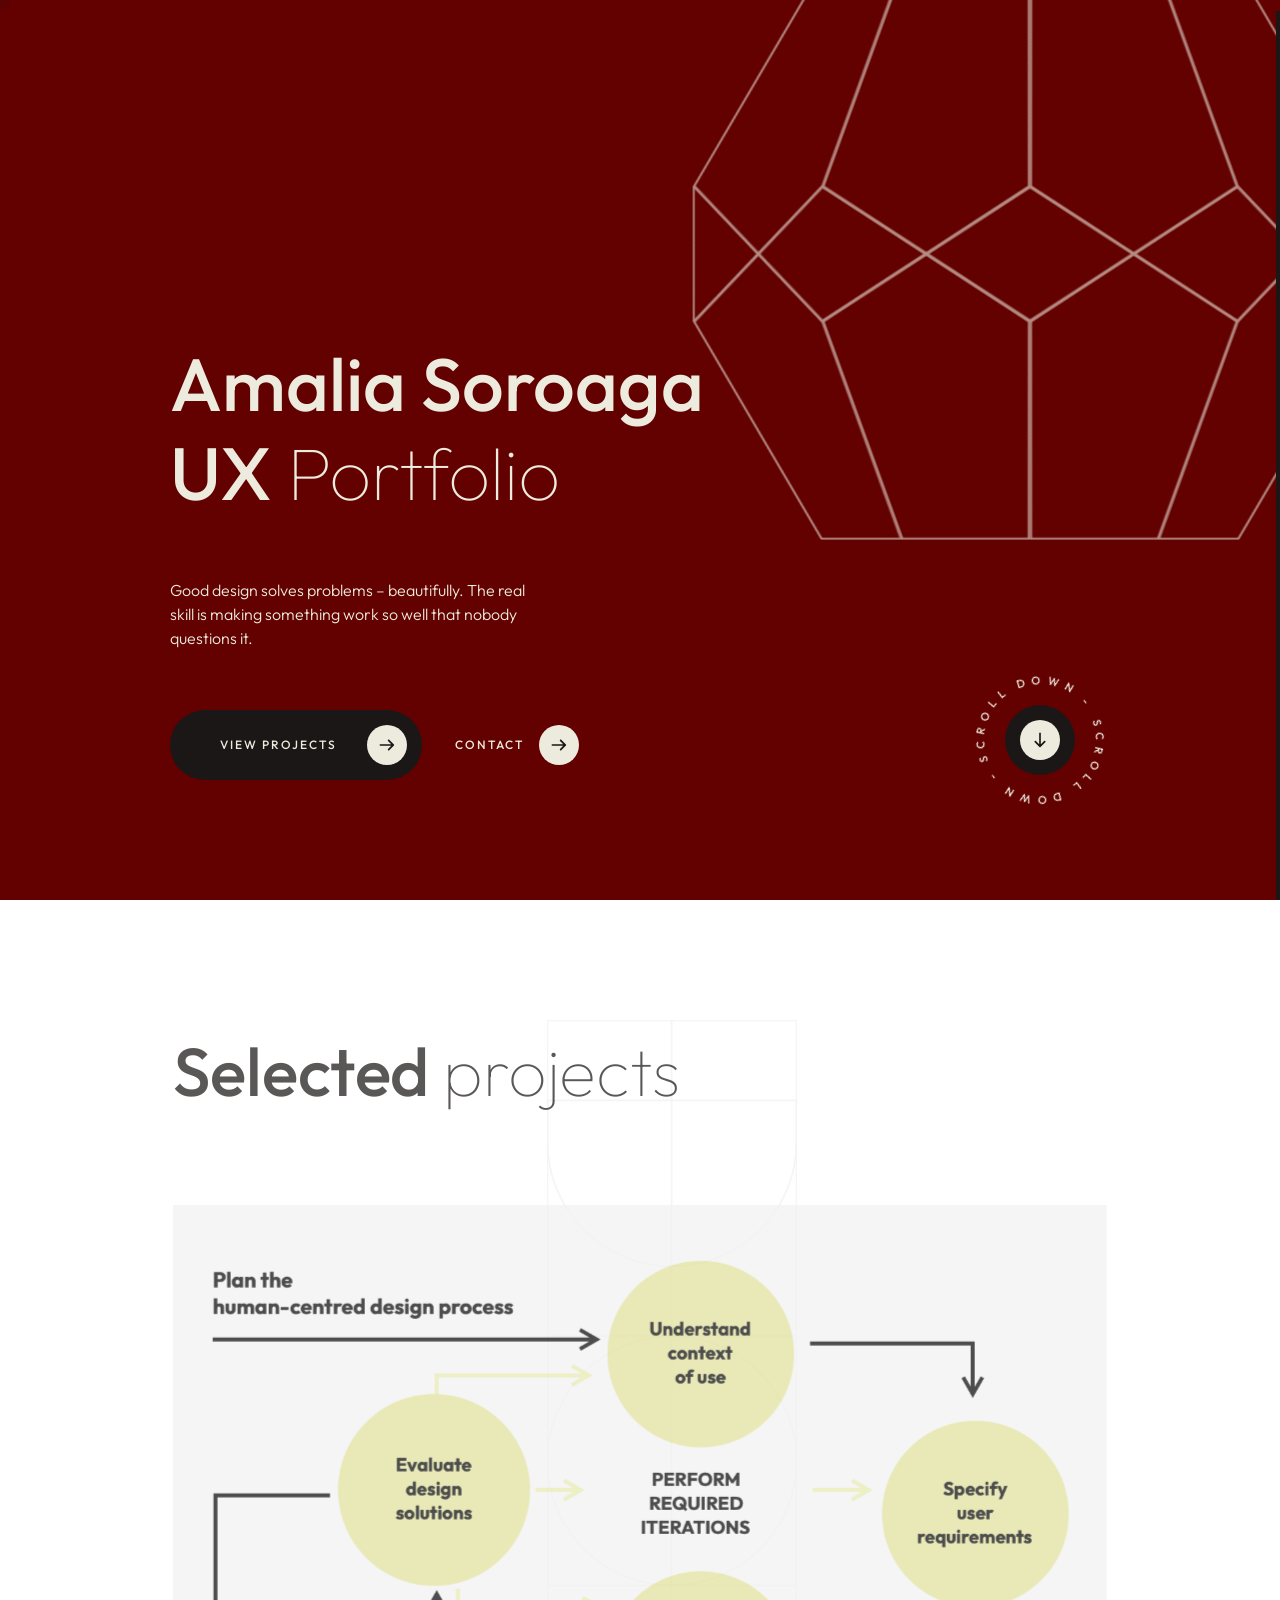
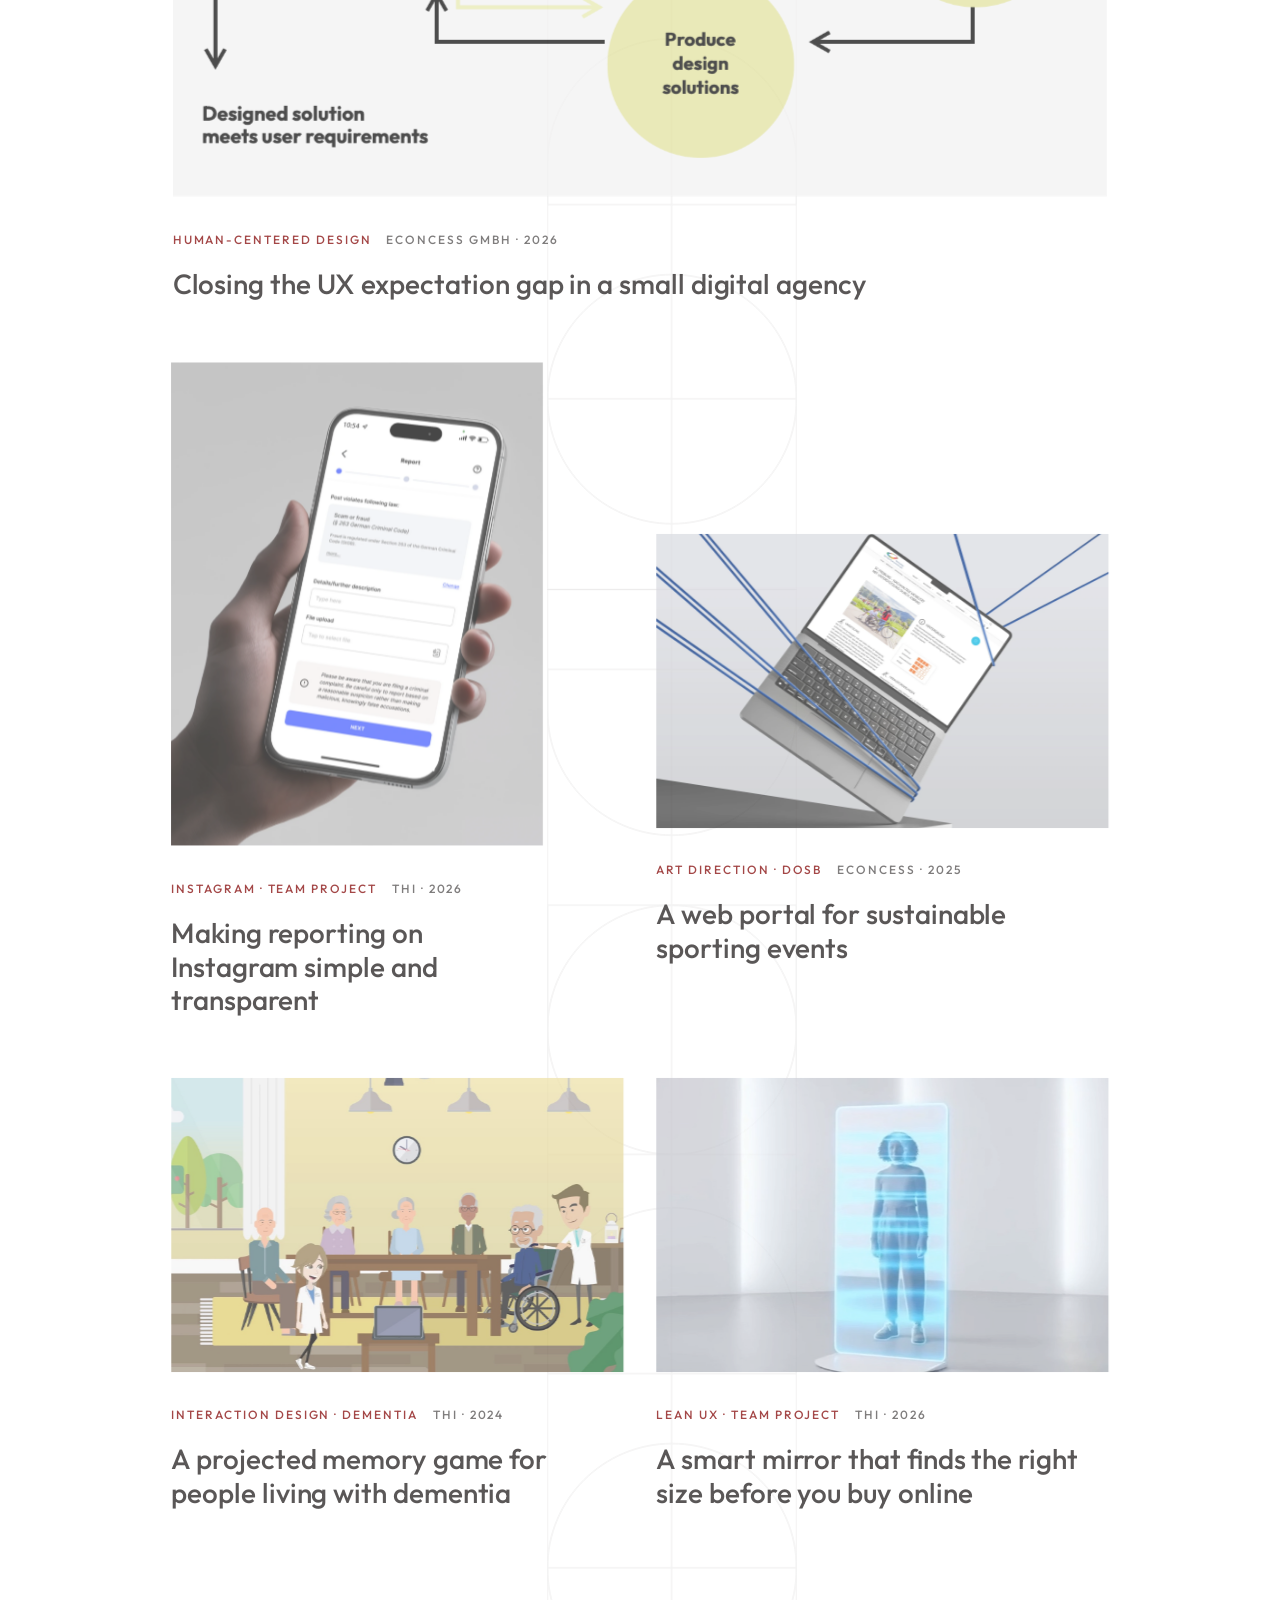
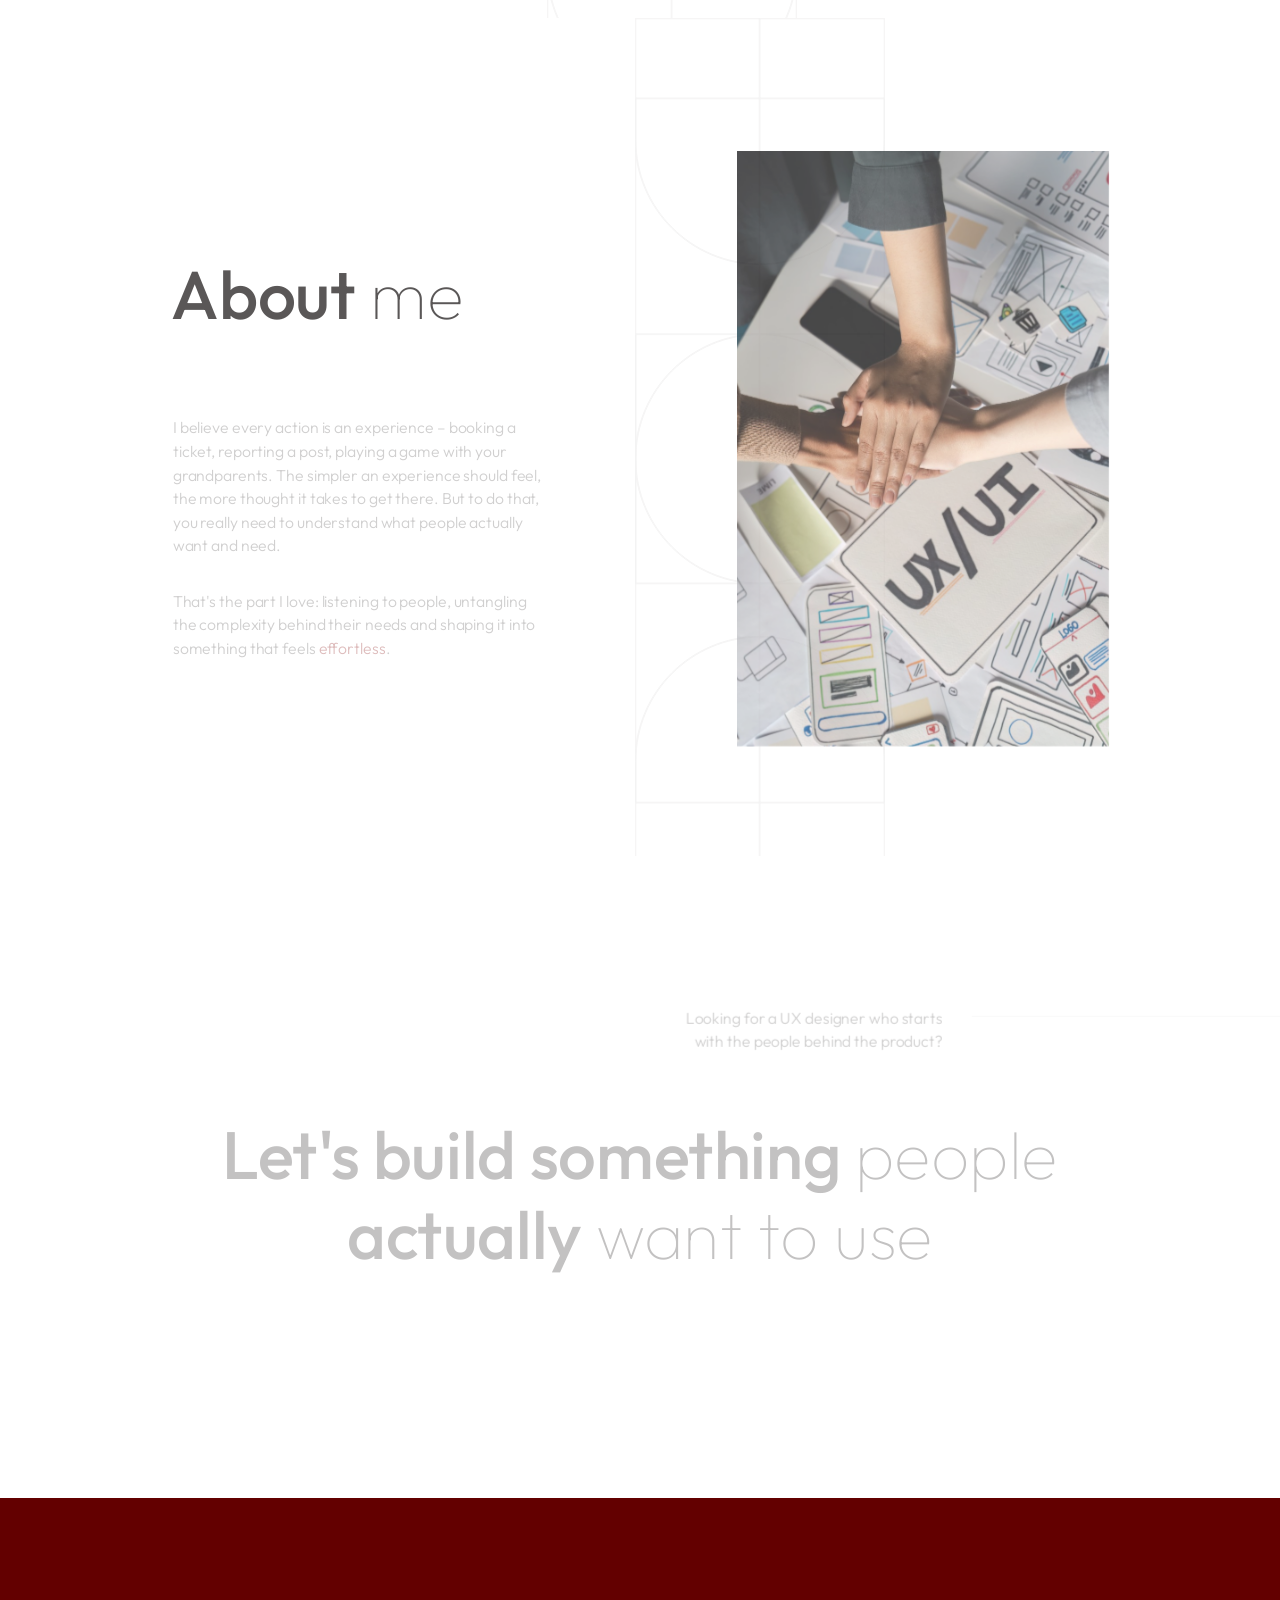
==== commit f09fd1c6: "Use HCD process diagram as the HCD project card image Co-Authored-By: Claude Opus 5.5 <noreply@anthr" ====
--- a/index.html
+++ b/index.html
@@ -209,9 +209,9 @@
                             <div class="col-lg-12">
 
                                 <a href="project-hcd.html" class="mil-portfolio-item mil-more mil-mb-60">
-                                    <div class="mil-cover-frame mil-hori mil-up" style="padding-bottom: 53.92%;">
+                                    <div class="mil-cover-frame mil-hori mil-up" style="padding-bottom: 63.34%;">
                                         <div class="mil-cover">
-                                            <img src="img/hcd/cover.webp" alt="Barriers between stakeholders: UX experts, Company A, Company B and users – no feedback from users, resistance to user-centered design, reluctance to involve users.">
+                                            <img src="img/hcd/cover-hcd-process.png" alt="The human-centred design process: plan, understand the context of use, specify user requirements, produce and evaluate design solutions – iterating until the solution meets user requirements.">
                                         </div>
                                     </div>
                                     <div class="mil-descr">
--- a/css/style.css
+++ b/css/style.css
@@ -87,7 +87,7 @@
   font-family: "Outfit", sans-serif;
   font-size: 16px;
   font-weight: 300;
-  color: rgba(41, 35, 30, 0.78);
+  color: rgba(27, 23, 23, 0.78);
   line-height: 150%;
   -ms-scroll-chaining: none;
       overscroll-behavior: none;
@@ -176,7 +176,7 @@
 h6,
 .mil-h6 {
   font-family: "Outfit", sans-serif;
-  color: rgb(41, 35, 30);
+  color: rgb(27, 23, 23);
   font-weight: 500;
   line-height: 120%;
 }
@@ -338,11 +338,11 @@
 
 blockquote {
   padding: 60px;
-  background-color: rgba(41, 35, 30, 0.05);
+  background-color: rgba(27, 23, 23, 0.05);
   font-size: 18px;
-  color: rgb(41, 35, 30);
+  color: rgb(27, 23, 23);
   font-style: italic;
-  border-left: solid 4px rgb(232, 66, 67);
+  border-left: solid 4px rgb(129, 1, 0);
 }
 @media screen and (max-width: 768px) {
   blockquote {
@@ -395,7 +395,7 @@
 }
 
 .mil-accent {
-  color: rgb(200, 45, 48);
+  color: rgb(129, 1, 0);
 }
 
 .mil-light {
@@ -406,23 +406,23 @@
 }
 
 .mil-muted {
-  color: rgb(236, 234, 232);
+  color: rgb(237, 235, 221);
 }
 
 .mil-dark {
-  color: rgb(41, 35, 30);
+  color: rgb(27, 23, 23);
 }
 
 .mil-light-soft {
-  color: rgba(236, 234, 232, 0.8);
+  color: rgba(237, 235, 221, 0.8);
 }
 
 .mil-dark-soft {
-  color: rgba(41, 35, 30, 0.78);
+  color: rgba(27, 23, 23, 0.78);
 }
 
 .mil-marker {
-  background-color: rgb(240, 110, 110);
+  background-color: rgb(237, 235, 221);
   padding: 0 5px;
 }
 
@@ -474,7 +474,7 @@
   }
 }
 .mil-suptitle.mil-suptitle-dark:before {
-  background-color: rgb(41, 35, 30);
+  background-color: rgb(27, 23, 23);
   opacity: 0.1;
 }
 @media screen and (max-width: 768px) {
@@ -544,15 +544,15 @@
   transition: 0.4s cubic-bezier(0, 0, 0.3642, 1);
 }
 .mil-link.mil-accent svg path {
-  fill: rgb(232, 66, 67);
+  fill: rgb(129, 1, 0);
 }
 .mil-link.mil-dark svg {
-  background-color: rgba(41, 35, 30, 0.1);
+  background-color: rgba(27, 23, 23, 0.1);
   -webkit-transition: 0.4s cubic-bezier(0, 0, 0.3642, 1);
   transition: 0.4s cubic-bezier(0, 0, 0.3642, 1);
 }
 .mil-link.mil-dark svg path {
-  fill: rgb(41, 35, 30);
+  fill: rgb(27, 23, 23);
 }
 .mil-link:hover svg {
   -webkit-transform: scale(1.15);
@@ -605,8 +605,8 @@
   border: none;
   letter-spacing: 2px;
   font-size: 12px;
-  background-color: rgb(240, 110, 110);
-  color: rgb(41, 35, 30);
+  background-color: rgb(237, 235, 221);
+  color: rgb(27, 23, 23);
   border-radius: 70px;
   padding: 0 15px 0 50px;
   height: 70px;
@@ -624,12 +624,12 @@
   width: 40px;
   height: 40px;
   padding: 10px;
-  background-color: rgb(41, 35, 30);
+  background-color: rgb(27, 23, 23);
   -webkit-transition: 0.4s cubic-bezier(0, 0, 0.3642, 1);
   transition: 0.4s cubic-bezier(0, 0, 0.3642, 1);
 }
 .mil-button svg path {
-  fill: rgb(232, 66, 67);
+  fill: rgb(129, 1, 0);
 }
 .mil-button.mil-icon-button {
   padding: 15px;
@@ -643,10 +643,10 @@
 }
 .mil-button.mil-icon-button-sm svg {
   margin-left: 0;
-  background-color: rgb(240, 110, 110);
+  background-color: rgb(237, 235, 221);
 }
 .mil-button.mil-icon-button-sm svg path {
-  fill: rgb(41, 35, 30);
+  fill: rgb(27, 23, 23);
 }
 .mil-button:hover {
   -webkit-transform: scale(1.015);
@@ -698,9 +698,9 @@
   letter-spacing: 2px;
   font-weight: 500;
   font-family: "Outfit", sans-serif;
-  color: rgb(41, 35, 30);
+  color: rgb(27, 23, 23);
   border: none;
-  border-bottom: solid 1px rgba(41, 35, 30, 0.2);
+  border-bottom: solid 1px rgba(27, 23, 23, 0.2);
   margin-bottom: 30px;
 }
 input:focus,
@@ -712,28 +712,28 @@
   text-transform: uppercase;
   letter-spacing: 2px;
   font-weight: 500;
-  color: rgba(41, 35, 30, 0.5);
+  color: rgba(27, 23, 23, 0.5);
 }
 input::-moz-placeholder, textarea::-moz-placeholder {
   font-size: 12px;
   text-transform: uppercase;
   letter-spacing: 2px;
   font-weight: 500;
-  color: rgba(41, 35, 30, 0.5);
+  color: rgba(27, 23, 23, 0.5);
 }
 input:-ms-input-placeholder, textarea:-ms-input-placeholder {
   font-size: 12px;
   text-transform: uppercase;
   letter-spacing: 2px;
   font-weight: 500;
-  color: rgba(41, 35, 30, 0.5);
+  color: rgba(27, 23, 23, 0.5);
 }
 input::-ms-input-placeholder, textarea::-ms-input-placeholder {
   font-size: 12px;
   text-transform: uppercase;
   letter-spacing: 2px;
   font-weight: 500;
-  color: rgba(41, 35, 30, 0.5);
+  color: rgba(27, 23, 23, 0.5);
 }
 input::placeholder,
 textarea::placeholder {
@@ -741,7 +741,7 @@
   text-transform: uppercase;
   letter-spacing: 2px;
   font-weight: 500;
-  color: rgba(41, 35, 30, 0.5);
+  color: rgba(27, 23, 23, 0.5);
 }
 
 textarea {
@@ -770,7 +770,7 @@
   top: 10px;
   width: 100vw;
   height: 1px;
-  background-color: rgba(41, 35, 30, 0.1);
+  background-color: rgba(27, 23, 23, 0.1);
 }
 .mil-breadcrumbs li {
   list-style-type: none;
@@ -778,10 +778,10 @@
 .mil-breadcrumbs li:after {
   content: "/";
   margin: 0 15px;
-  color: rgb(41, 35, 30);
+  color: rgb(27, 23, 23);
 }
 .mil-breadcrumbs li a {
-  color: rgb(41, 35, 30);
+  color: rgb(27, 23, 23);
   text-transform: uppercase;
   letter-spacing: 2px;
   font-weight: 500;
@@ -791,7 +791,7 @@
   transition: 0.2s cubic-bezier(0, 0, 0.3642, 1);
 }
 .mil-breadcrumbs li a:hover {
-  color: rgb(200, 45, 48);
+  color: rgb(129, 1, 0);
 }
 .mil-breadcrumbs li:last-child {
   margin-right: 0;
@@ -811,7 +811,7 @@
   color: rgba(255, 255, 255, 0.9);
 }
 .mil-breadcrumbs.mil-light li a:hover {
-  color: rgb(240, 110, 110) !important;
+  color: rgb(237, 235, 221) !important;
 }
 .mil-breadcrumbs.mil-center {
   -webkit-box-pack: center;
@@ -834,7 +834,7 @@
   position: absolute;
   pointer-events: none;
   z-index: 2;
-  background-color: rgb(41, 35, 30);
+  background-color: rgb(99, 0, 0);
 }
 .mil-dark-bg .mi-invert-fix {
   height: 100%;
@@ -1042,7 +1042,7 @@
   left: 0;
   width: 100%;
   height: 100vh;
-  background-color: rgb(41, 35, 30);
+  background-color: rgb(27, 23, 23);
 }
 .mil-preloader .mil-preloader-animation {
   opacity: 0;
@@ -1089,7 +1089,7 @@
   position: absolute;
   opacity: 0;
   height: 100%;
-  background-color: rgb(240, 110, 110);
+  background-color: rgb(237, 235, 221);
 }
 .mil-preloader.mil-hidden {
   pointer-events: none;
@@ -1105,7 +1105,7 @@
   height: 20px;
   position: fixed;
   z-index: 10;
-  background-color: rgb(41, 35, 30);
+  background-color: rgb(27, 23, 23);
   border-radius: 50%;
   pointer-events: none;
   display: -webkit-box;
@@ -1143,10 +1143,10 @@
           transform: scale(0);
 }
 .mil-ball.mil-accent .mil-icon-1 svg {
-  fill: rgb(41, 35, 30);
+  fill: rgb(27, 23, 23);
 }
 .mil-ball.mil-accent .mil-more-text, .mil-ball.mil-accent .mil-choose-text {
-  color: rgb(41, 35, 30);
+  color: rgb(27, 23, 23);
 }
 @media screen and (max-width: 1200px) {
   .mil-ball {
@@ -1179,12 +1179,12 @@
   right: 0;
   width: 4px;
   height: 100%;
-  background-color: rgb(41, 35, 30);
+  background-color: rgb(27, 23, 23);
 }
 .mil-progress-track .mil-progress {
   width: 4px;
   height: 0;
-  background-color: rgb(240, 110, 110);
+  background-color: rgb(237, 235, 221);
 }
 @media screen and (max-width: 992px) {
   .mil-progress-track {
@@ -1241,7 +1241,7 @@
 @media screen and (max-width: 1200px) {
   .mil-frame .mil-frame-top {
     height: 90px;
-    background-color: rgba(41, 35, 30, 0.95);
+    background-color: rgba(27, 23, 23, 0.95);
     border-bottom: solid 1px rgba(255, 255, 255, 0.1);
     padding: 0 30px;
     -webkit-backdrop-filter: blur(8px);
@@ -1278,7 +1278,7 @@
   letter-spacing: 2px;
   font-size: 12px;
   width: 300px;
-  color: rgb(41, 35, 30);
+  color: rgb(27, 23, 23);
   -webkit-transform: rotate(-90deg) translateX(138px) translateY(-138px);
           transform: rotate(-90deg) translateX(138px) translateY(-138px);
 }
@@ -1302,7 +1302,7 @@
 }
 .mil-frame-top .mil-logo {
   pointer-events: all;
-  color: rgb(41, 35, 30);
+  color: rgb(27, 23, 23);
 }
 
 /* -------------------------------------------
@@ -1337,7 +1337,7 @@
   display: block;
   width: 28px;
   height: 2.5px;
-  background: rgb(41, 35, 30);
+  background: rgb(27, 23, 23);
   -webkit-backface-visibility: hidden;
           backface-visibility: hidden;
   -webkit-transition: inherit;
@@ -1381,7 +1381,7 @@
   z-index: 9;
   width: 100%;
   height: 100vh;
-  background-color: rgb(41, 35, 30);
+  background-color: rgb(27, 23, 23);
   opacity: 0;
   pointer-events: none;
   -webkit-transition: 0.4s cubic-bezier(0, 0, 0.3642, 1);
@@ -1519,7 +1519,7 @@
   margin-right: 30px;
 }
 .mil-menu-list.mil-dark li a {
-  color: rgb(41, 35, 30);
+  color: rgb(27, 23, 23);
 }
 
 .mil-main-menu {
@@ -1582,13 +1582,13 @@
 .mil-main-menu ul li a.mil-active:before {
   -webkit-transform: scale(1);
           transform: scale(1);
-  background-color: rgb(240, 110, 110);
+  background-color: rgb(237, 235, 221);
 }
 .mil-main-menu ul li.mil-active > a {
-  color: rgb(240, 110, 110);
+  color: rgb(237, 235, 221);
 }
 .mil-main-menu ul li.mil-active > a:hover {
-  color: rgb(240, 110, 110) !important;
+  color: rgb(237, 235, 221) !important;
   -webkit-filter: brightness(110%);
           filter: brightness(110%);
 }
@@ -1716,7 +1716,7 @@
 
 .mil-banner-personal {
   height: 100vh;
-  background-color: rgba(41, 35, 30, 0.1);
+  background-color: rgba(27, 23, 23, 0.1);
 }
 .mil-banner-personal .mil-banner-content {
   position: relative;
@@ -1786,7 +1786,7 @@
           align-items: center;
   margin-right: 30px;
   padding: 0 50px;
-  background-color: rgba(41, 35, 30, 0.1);
+  background-color: rgba(27, 23, 23, 0.1);
   height: 70px;
   border-radius: 70px;
   -webkit-transition: 0.4s cubic-bezier(0, 0, 0.3642, 1);
@@ -1842,7 +1842,7 @@
      object-fit: contain;
 }
 .mil-portrait-frame .mil-nimbus {
-  background: radial-gradient(50% 50% at 50% 50%, rgb(232, 66, 67) 0%, rgba(232, 66, 67, 0) 100%);
+  background: radial-gradient(50% 50% at 50% 50%, rgb(129, 1, 0) 0%, rgba(129, 1, 0, 0) 100%);
   width: 100%;
   padding-bottom: 100%;
   position: absolute;
@@ -1950,7 +1950,7 @@
   }
 }
 .mil-lines-place .mil-lines path, .mil-lines-place .mil-lines rect, .mil-lines-place .mil-lines line {
-  stroke: rgb(41, 35, 30);
+  stroke: rgb(27, 23, 23);
 }
 .mil-lines-place .mil-lines .mil-move {
   -webkit-animation: move 10s linear infinite;
@@ -2046,7 +2046,7 @@
   }
 }
 .mil-position-4.mil-dark .mil-pentagon div {
-  border-top: 0.1px solid rgb(41, 35, 30);
+  border-top: 0.1px solid rgb(27, 23, 23);
 }
 
 .mil-dodecahedron {
@@ -2220,11 +2220,11 @@
 }
 .mil-about-quote .mil-avatar:after {
   content: ' " ';
-  color: rgb(41, 35, 30);
+  color: rgb(27, 23, 23);
   width: 30px;
   height: 30px;
   border-radius: 50%;
-  background-color: rgb(240, 110, 110);
+  background-color: rgb(237, 235, 221);
   position: absolute;
   bottom: 0;
   right: 0;
@@ -2382,7 +2382,7 @@
   left: 0;
   height: 4px;
   width: 0;
-  background-color: rgb(240, 110, 110);
+  background-color: rgb(237, 235, 221);
   -webkit-transition: 0.6s cubic-bezier(0, 0, 0.3642, 1);
   transition: 0.6s cubic-bezier(0, 0, 0.3642, 1);
 }
@@ -2478,13 +2478,13 @@
   padding-right: 0;
 }
 .mil-service-card-lg.mil-other-card:hover {
-  background-color: rgb(240, 110, 110);
+  background-color: rgb(237, 235, 221);
 }
 .mil-service-card-lg.mil-other-card:hover .mil-link svg {
-  background-color: rgb(41, 35, 30);
+  background-color: rgb(27, 23, 23);
 }
 .mil-service-card-lg.mil-other-card:hover .mil-link svg path {
-  fill: rgb(232, 66, 67);
+  fill: rgb(129, 1, 0);
 }
 @media screen and (max-width: 1200px) {
   .mil-service-card-lg.mil-other-card {
@@ -2508,10 +2508,10 @@
   color: rgba(255, 255, 255, 0.6);
 }
 .mil-service-list.mil-dark li {
-  border-bottom: solid 1px rgba(41, 35, 30, 0.1);
+  border-bottom: solid 1px rgba(27, 23, 23, 0.1);
 }
 .mil-service-list.mil-dark li:first-child {
-  border-top: solid 1px rgba(41, 35, 30, 0.1);
+  border-top: solid 1px rgba(27, 23, 23, 0.1);
 }
 
 /* -------------------------------------------
@@ -2531,7 +2531,7 @@
   left: 0;
   height: 4px;
   width: 0;
-  background-color: rgb(240, 110, 110);
+  background-color: rgb(237, 235, 221);
   -webkit-transition: 0.6s cubic-bezier(0, 0, 0.3642, 1);
   transition: 0.6s cubic-bezier(0, 0, 0.3642, 1);
 }
@@ -2563,7 +2563,7 @@
 .mil-team-card .mil-description {
   opacity: 0;
   text-align: center;
-  background-color: rgba(41, 35, 30, 0.8);
+  background-color: rgba(27, 23, 23, 0.8);
   position: absolute;
   top: 0;
   left: 0;
@@ -2599,7 +2599,7 @@
   transition: 0.2s cubic-bezier(0, 0, 0.3642, 1);
 }
 .mil-team-card .mil-description .mil-secrc-text a:hover {
-  color: rgb(240, 110, 110);
+  color: rgb(237, 235, 221);
 }
 .mil-team-card:hover img {
   -webkit-transform: scale(1);
@@ -2660,13 +2660,13 @@
   transition: 0.4s cubic-bezier(0, 0, 0.3642, 1);
 }
 .mil-social-icons li a:hover {
-  color: rgb(240, 110, 110);
+  color: rgb(237, 235, 221);
 }
 .mil-social-icons.mil-dark li a {
-  color: rgb(41, 35, 30);
+  color: rgb(27, 23, 23);
 }
 .mil-social-icons.mil-dark li a:hover {
-  color: rgb(240, 110, 110);
+  color: rgb(237, 235, 221);
 }
 
 /* -------------------------------------------
@@ -2756,8 +2756,8 @@
   background-image: url(../img/faces/customers/7.jpg);
 }
 .mil-revi-pagination .swiper-pagination-bullet.swiper-pagination-bullet-active {
-  -webkit-box-shadow: inset 0 0 0 4px rgb(232, 66, 67);
-          box-shadow: inset 0 0 0 4px rgb(232, 66, 67);
+  -webkit-box-shadow: inset 0 0 0 4px rgb(129, 1, 0);
+          box-shadow: inset 0 0 0 4px rgb(129, 1, 0);
 }
 
 .mil-quote-icon {
@@ -2768,7 +2768,7 @@
   margin-bottom: 15px;
 }
 .mil-quote-icon path {
-  fill: rgb(232, 66, 67);
+  fill: rgb(129, 1, 0);
 }
 
 .mil-slider-nav {
@@ -2780,14 +2780,14 @@
   width: 40px;
   height: 40px;
   padding: 10px;
-  background-color: rgb(41, 35, 30);
+  background-color: rgb(27, 23, 23);
   border-radius: 50%;
   cursor: pointer;
   -webkit-transition: 0.4s cubic-bezier(0, 0, 0.3642, 1);
   transition: 0.4s cubic-bezier(0, 0, 0.3642, 1);
 }
 .mil-slider-nav .mil-slider-arrow svg path {
-  fill: rgb(232, 66, 67);
+  fill: rgb(129, 1, 0);
 }
 .mil-slider-nav .mil-slider-arrow.mil-prev {
   margin-right: 10px;
@@ -2824,7 +2824,7 @@
   background-color: rgb(229, 229, 229);
 }
 .mil-slider-nav.mil-soft .mil-slider-arrow svg path {
-  fill: rgb(41, 35, 30);
+  fill: rgb(27, 23, 23);
 }
 
 /* -------------------------------------------
@@ -2923,7 +2923,7 @@
 
 .mil-pagination {
   padding-top: 60px;
-  border-top: solid 1px rgba(41, 35, 30, 0.1);
+  border-top: solid 1px rgba(27, 23, 23, 0.1);
   display: -webkit-box;
   display: -ms-flexbox;
   display: flex;
@@ -2940,8 +2940,8 @@
   font-size: 12px;
   font-weight: 500;
   border-radius: 50%;
-  background-color: rgba(41, 35, 30, 0.1);
-  color: rgb(41, 35, 30);
+  background-color: rgba(27, 23, 23, 0.1);
+  color: rgb(27, 23, 23);
   text-align: center;
   line-height: 40px;
   text-decoration: none;
@@ -2949,7 +2949,7 @@
 }
 
 .mil-pagination-btn.mil-active {
-  background-color: rgb(240, 110, 110);
+  background-color: rgb(237, 235, 221);
 }
 
 .mil-category-list {
@@ -2978,7 +2978,7 @@
   background-color: transparent;
   padding: 0 20px;
   border-radius: 40px;
-  color: rgb(41, 35, 30);
+  color: rgb(27, 23, 23);
   text-transform: uppercase;
   font-size: 12px;
   font-weight: 500;
@@ -2990,7 +2990,7 @@
   background-color: rgb(229, 229, 229);
 }
 .mil-category-list li a.mil-active {
-  background-color: rgb(240, 110, 110);
+  background-color: rgb(237, 235, 221);
 }
 @media screen and (max-width: 768px) {
   .mil-category-list {
@@ -3039,7 +3039,7 @@
 .mil-footer-menu ul li a:hover {
   -webkit-transform: translateX(10px);
           transform: translateX(10px);
-  color: rgb(240, 110, 110);
+  color: rgb(237, 235, 221);
 }
 @media screen and (max-width: 768px) {
   .mil-footer-menu ul li a {
@@ -3047,7 +3047,7 @@
   }
 }
 .mil-footer-menu ul li.mil-active a {
-  color: rgb(240, 110, 110);
+  color: rgb(237, 235, 221);
 }
 .mil-footer-menu ul li.mil-active a:hover {
   -webkit-transform: none;
@@ -3068,7 +3068,7 @@
   height: 100%;
   width: 100%;
   background-color: rgba(255, 255, 255, 0.1);
-  color: rgb(41, 35, 30);
+  color: rgb(27, 23, 23);
   font-size: 12px;
   font-weight: 500;
   text-transform: uppercase;
@@ -3134,7 +3134,7 @@
 .mil-subscribe-form.mil-subscribe-form-2 input {
   height: 100%;
   width: 100%;
-  background-color: rgba(41, 35, 30, 0.1);
+  background-color: rgba(27, 23, 23, 0.1);
 }
 
 /* -------------------------------------------
@@ -3199,7 +3199,7 @@
       -ms-flex-align: center;
           align-items: center;
   height: 180px;
-  background-color: rgb(240, 110, 110);
+  background-color: rgb(237, 235, 221);
   padding: 0 60px;
 }
 @media screen and (max-width: 992px) {
@@ -3252,7 +3252,7 @@
 }
 
 .mil-portfolio-nav {
-  background-color: rgb(240, 110, 110);
+  background-color: rgb(237, 235, 221);
   width: 100%;
   padding: 0 60px;
   height: 180px;
@@ -3321,7 +3321,7 @@
   -webkit-box-align: center;
       -ms-flex-align: center;
           align-items: center;
-  border-bottom: solid 1px rgba(41, 35, 30, 0.1);
+  border-bottom: solid 1px rgba(27, 23, 23, 0.1);
   text-transform: uppercase;
   font-size: 12px;
   letter-spacing: 2px;
@@ -3340,7 +3340,7 @@
 
 .mil-works-nav {
   padding-top: 60px;
-  border-top: solid 1px rgba(41, 35, 30, 0.1);
+  border-top: solid 1px rgba(27, 23, 23, 0.1);
   display: -webkit-box;
   display: -ms-flexbox;
   display: flex;
@@ -3404,7 +3404,7 @@
 
 ------------------------------------------- */
 .mil-accordion-group {
-  border-bottom: solid 1px rgba(41, 35, 30, 0.2);
+  border-bottom: solid 1px rgba(27, 23, 23, 0.2);
   margin-bottom: 30px;
 }
 .mil-accordion-group .mil-accordion-menu {
@@ -3424,7 +3424,7 @@
   border-radius: 50%;
   width: 40px;
   height: 40px;
-  color: rgb(41, 35, 30);
+  color: rgb(27, 23, 23);
   background-color: rgb(229, 229, 229);
   font-size: 16px;
   display: -webkit-box;
@@ -3450,7 +3450,7 @@
   text-transform: uppercase;
   letter-spacing: 2px;
   font-weight: 500;
-  color: rgb(41, 35, 30);
+  color: rgb(27, 23, 23);
 }
 
 .mil-accordion-content {
@@ -3544,7 +3544,7 @@
   width: 100%;
   height: 100%;
   left: 2px;
-  text-shadow: -2px 0 rgb(232, 66, 67);
+  text-shadow: -2px 0 rgb(129, 1, 0);
   clip: rect(44px, 450px, 56px, 0);
   animation: glitch-anim 5s infinite linear alternate-reverse;
 }
@@ -4167,7 +4167,7 @@
   position: fixed;
   pointer-events: none;
   z-index: 4;
-  background-color: rgb(41, 35, 30);
+  background-color: rgb(27, 23, 23);
   opacity: 0;
   width: 100%;
   height: 100vh;
@@ -4239,31 +4239,33 @@
           transition-delay: 0.3s;
 }
 
-/* Palette: red rgb(232, 66, 67), off-white rgb(236, 234, 232), text rgb(41, 35, 30), blue rgb(62, 121, 189)
-   The exact red and blue are below 4.5:1 for small text, so small text uses tints:
-   deep red rgb(200, 45, 48) on light, light red rgb(240, 110, 110) on dark, deep blue rgb(52, 104, 166) on light */
-.mil-button { background-color: rgb(41, 35, 30); color: rgb(236, 234, 232); }
-.mil-button svg { background-color: rgb(232, 66, 67); }
-.mil-button svg path { fill: rgb(236, 234, 232); }
-.mil-dark-bg .mil-button { background-color: rgb(236, 234, 232); color: rgb(41, 35, 30); }
-.mil-dark-bg .mil-button svg { background-color: rgb(232, 66, 67); }
-.mil-dark-bg .mil-button svg path { fill: rgb(236, 234, 232); }
-.mil-dark-bg .mil-accent,
-.mil-menu-frame .mil-accent { color: rgb(240, 110, 110); }
-blockquote { border-left-color: rgb(62, 121, 189); background-color: rgb(236, 234, 232); }
-.mil-progress-track .mil-progress { background-color: rgb(62, 121, 189); }
-.mil-link.mil-dark:hover span { color: rgb(52, 104, 166); }
+/* Palette: maroon #630000, noir black #1b1717, cotton #edebdd, cherry red #810100.
+   Cherry red and noir black barely show on maroon (1.27:1 and 1.30:1), so on maroon sections accents and text use cotton */
+.mil-button { background-color: rgb(27, 23, 23); color: rgb(237, 235, 221); }
+.mil-button svg { background-color: rgb(129, 1, 0); }
+.mil-button svg path { fill: rgb(237, 235, 221); }
+.mil-dark-bg .mil-button { background-color: rgb(237, 235, 221); color: rgb(27, 23, 23); }
+.mil-dark-bg .mil-button svg { background-color: rgb(129, 1, 0); }
+.mil-dark-bg .mil-button svg path { fill: rgb(237, 235, 221); }
+/* cherry red on maroon is 1.27:1, so accents on dark sections use cotton */
+.mil-dark-bg .mil-accent { color: rgb(237, 235, 221); }
+.mil-menu-frame .mil-accent { color: rgb(237, 235, 221); }
+blockquote { border-left-color: rgb(99, 0, 0); background-color: rgb(237, 235, 221); }
+.mil-progress-track .mil-progress { background-color: rgb(99, 0, 0); }
+.mil-link.mil-dark:hover span { color: rgb(99, 0, 0); }
 .mil-footer-menu ul li a:hover, .mil-social-icons li a:hover { text-decoration: underline; }
 /* rotating dodecahedrons: 0.2 only read on pure black, keep them visible on the banner */
 .mil-dark-bg .mil-animation { opacity: 0.45; }
-/* Home banner: warm off-white background, dark text, red rotating shapes */
-.mil-banner-light:before { background-color: rgb(236, 234, 232); }
-.mil-banner-light .mil-muted { color: rgb(41, 35, 30); }
-.mil-banner-light .mil-light-soft { color: rgba(41, 35, 30, 0.78); }
-.mil-banner-light .mil-button { background-color: rgb(41, 35, 30); color: rgb(236, 234, 232); }
-.mil-banner-light .mil-link svg { background-color: rgba(41, 35, 30, 0.1); }
-.mil-banner-light .mil-link svg path { fill: rgb(41, 35, 30); }
-.mil-banner-light .mil-circle-text .mil-ct-svg text { fill: rgba(41, 35, 30, 0.6); }
-.mil-banner-light .mil-circle-text:hover svg text { fill: rgb(41, 35, 30); }
-.mil-banner-light .mil-pentagon div { border-top-color: rgb(232, 66, 67) !important; }
-.mil-banner-light .mil-animation { opacity: 1; }
+/* Home banner: maroon #630000, cotton #edebdd text and shapes, noir black #1b1717 button */
+.mil-banner-light:before { background-color: rgb(99, 0, 0); }
+.mil-banner-light .mil-muted,
+.mil-banner-light .mil-light-soft { color: rgb(237, 235, 221); }
+.mil-banner-light .mil-button { background-color: rgb(27, 23, 23); color: rgb(237, 235, 221); }
+.mil-banner-light .mil-button svg { background-color: rgb(237, 235, 221); }
+.mil-banner-light .mil-button svg path { fill: rgb(27, 23, 23); }
+.mil-banner-light .mil-link svg { background-color: rgb(237, 235, 221); }
+.mil-banner-light .mil-link svg path { fill: rgb(27, 23, 23); }
+.mil-banner-light .mil-circle-text .mil-ct-svg text,
+.mil-banner-light .mil-circle-text:hover svg text { fill: rgb(237, 235, 221); }
+.mil-banner-light .mil-pentagon div { border-top-color: rgb(237, 235, 221) !important; }
+.mil-banner-light .mil-animation { opacity: 0.6; }
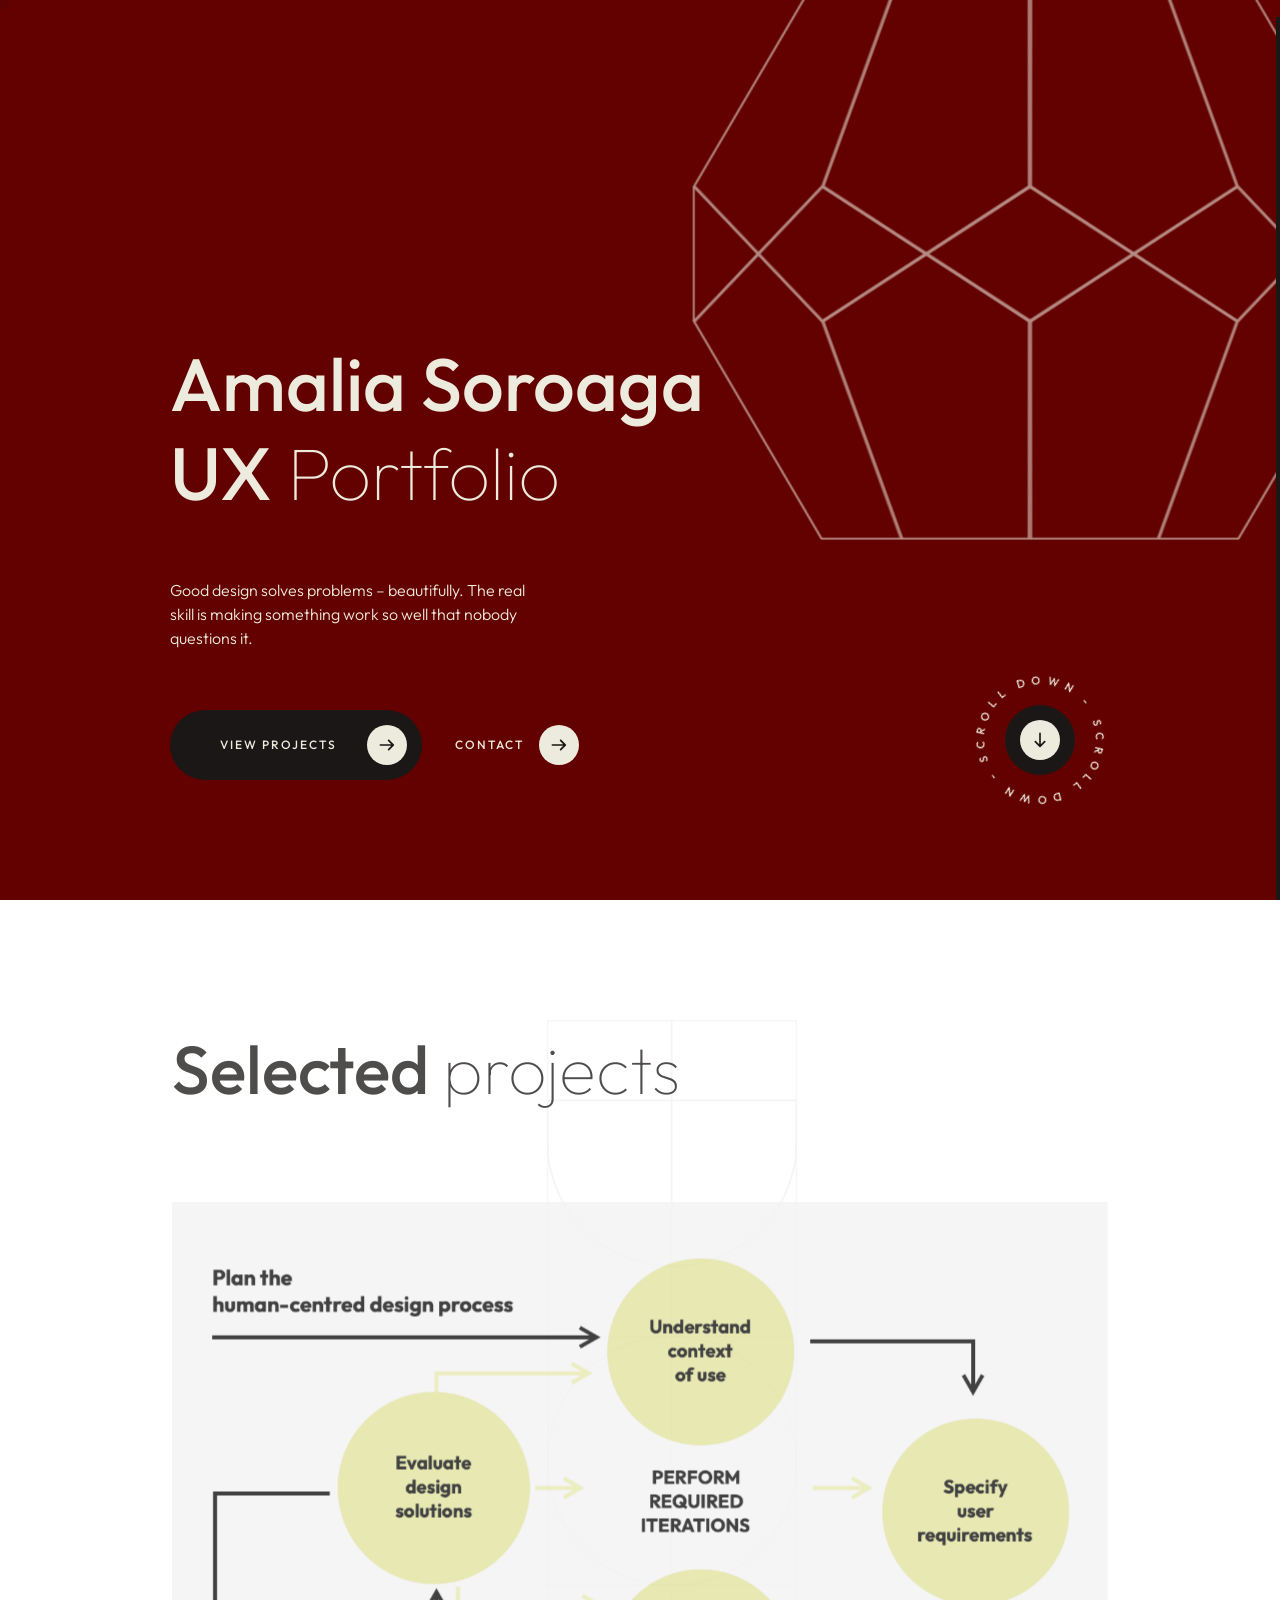
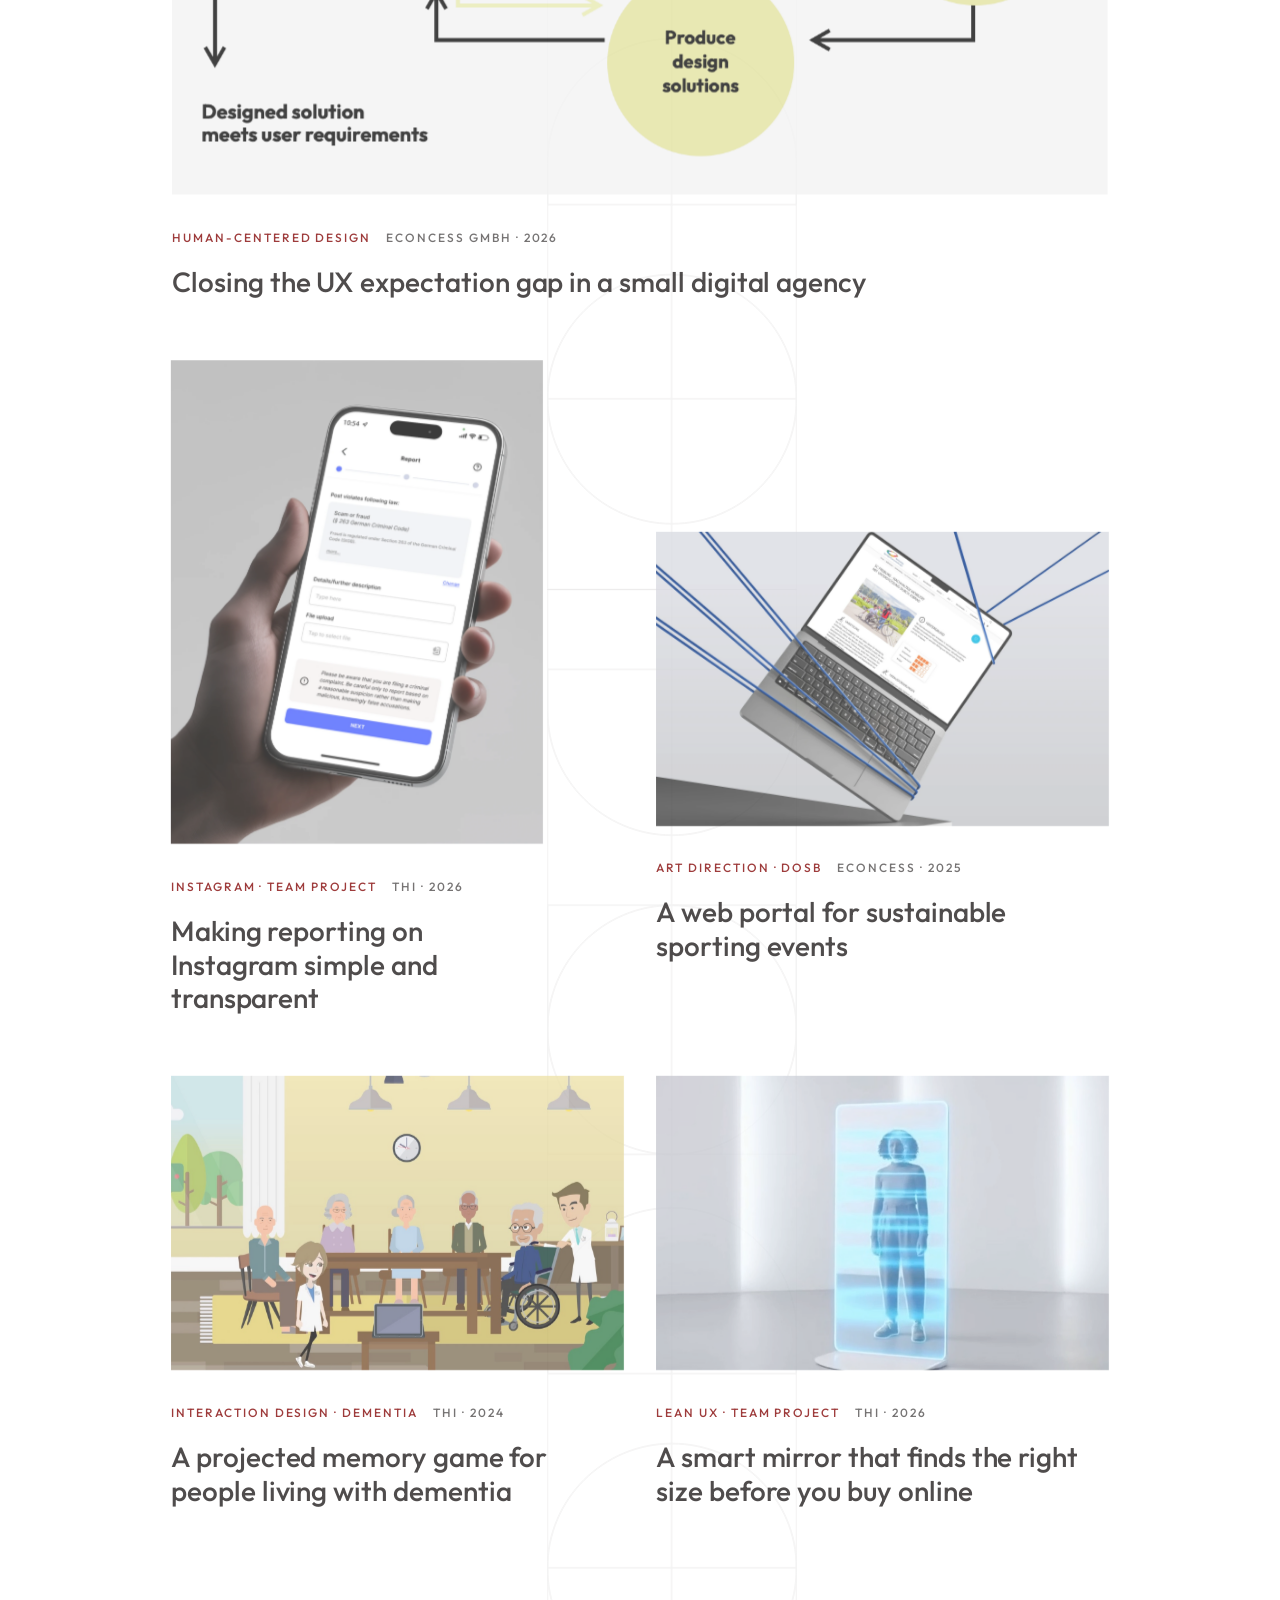
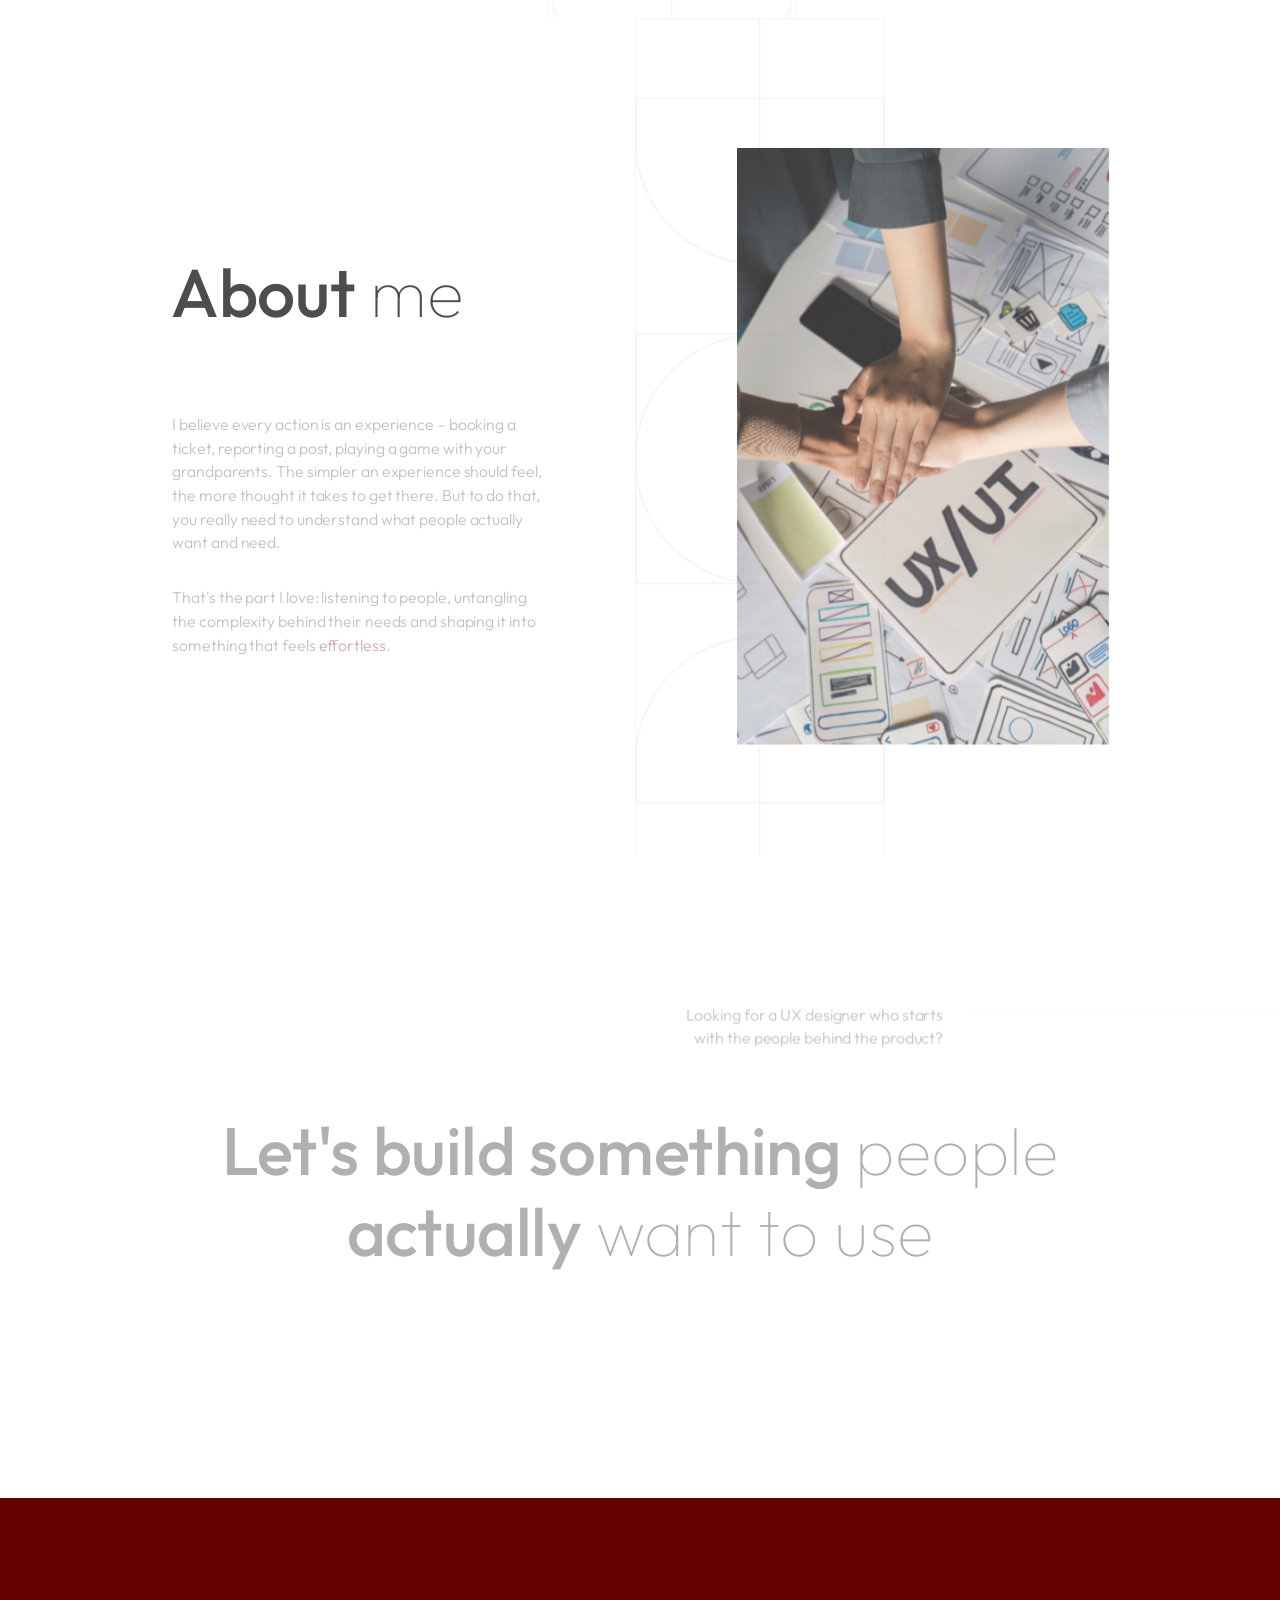
==== commit 505404ca: "Update location to Esslingen am Neckar and remove phone number Co-Authored-By: Claude Opus 5.5 <nore" ====
--- a/index.html
+++ b/index.html
@@ -101,7 +101,7 @@
 
                                             <h6 class="mil-muted mil-mb-30">Germany</h6>
 
-                                            <p class="mil-light-soft">Ingolstadt, 85049<br><a href="mailto:amaliasoroaga@yahoo.com" class="mil-light-soft" data-no-swup>amaliasoroaga@yahoo.com</a></p>
+                                            <p class="mil-light-soft">Esslingen am Neckar, 73728<br><a href="mailto:amaliasoroaga@yahoo.com" class="mil-light-soft" data-no-swup>amaliasoroaga@yahoo.com</a></p>
 
                                         </div>
                                     </div>
@@ -391,7 +391,7 @@
 
                                             <h6 class="mil-muted mil-up mil-mb-30">Germany</h6>
 
-                                            <p class="mil-light-soft mil-up">Ingolstadt, 85049<br><span class="mil-no-wrap">+49 1521 9224340</span></p>
+                                            <p class="mil-light-soft mil-up">Esslingen am Neckar, 73728</p>
 
                                         </div>
 
--- a/css/style.css
+++ b/css/style.css
@@ -4269,3 +4269,26 @@
 .mil-banner-light .mil-circle-text:hover svg text { fill: rgb(237, 235, 221); }
 .mil-banner-light .mil-pentagon div { border-top-color: rgb(237, 235, 221) !important; }
 .mil-banner-light .mil-animation { opacity: 0.6; }
+/* HCD case study: the 8 themes from the interview analysis */
+.mil-theme { height: 100%; padding-top: 20px; border-top: solid 2px rgba(27, 23, 23, 0.15); }
+.mil-theme-key { border-top-color: rgb(129, 1, 0); }
+.mil-theme-num { font-size: 13px; font-weight: 500; letter-spacing: 2px; text-transform: uppercase; margin-bottom: 15px; }
+/* extra spacing steps used on the DSA case study */
+.mil-p-0-60 { padding-bottom: 60px; }
+.mil-p-60-0 { padding-top: 60px; }
+.mil-p-90-60 { padding-top: 90px; padding-bottom: 60px; }
+@media screen and (max-width: 992px) {
+  .mil-p-0-60 { padding-bottom: 30px; }
+  .mil-p-60-0 { padding-top: 30px; }
+  .mil-p-90-60 { padding-top: 60px; padding-bottom: 30px; }
+}
+/* Bodique case study: compact observation table */
+.mil-table-wrap { overflow-x: auto; }
+.mil-data-table { width: 100%; min-width: 640px; border-collapse: collapse; font-size: 15px; line-height: 1.5; color: rgba(27, 23, 23, 0.78); }
+.mil-data-table th { text-align: left; font-size: 12px; font-weight: 500; letter-spacing: 2px; text-transform: uppercase; color: rgb(129, 1, 0); padding: 0 20px 15px 0; border-bottom: solid 2px rgba(27, 23, 23, 0.15); }
+.mil-data-table td { padding: 15px 20px 15px 0; border-bottom: solid 1px rgba(27, 23, 23, 0.1); vertical-align: top; }
+.mil-data-table td:not(:last-child) { white-space: nowrap; color: rgb(27, 23, 23); }
+/* DOSB case study: category colour swatches */
+.mil-swatches { display: flex; flex-wrap: wrap; gap: 15px 40px; }
+.mil-swatch { display: flex; align-items: center; gap: 12px; font-size: 15px; color: rgb(27, 23, 23); }
+.mil-swatch span { width: 28px; height: 28px; border-radius: 8px; flex-shrink: 0; }
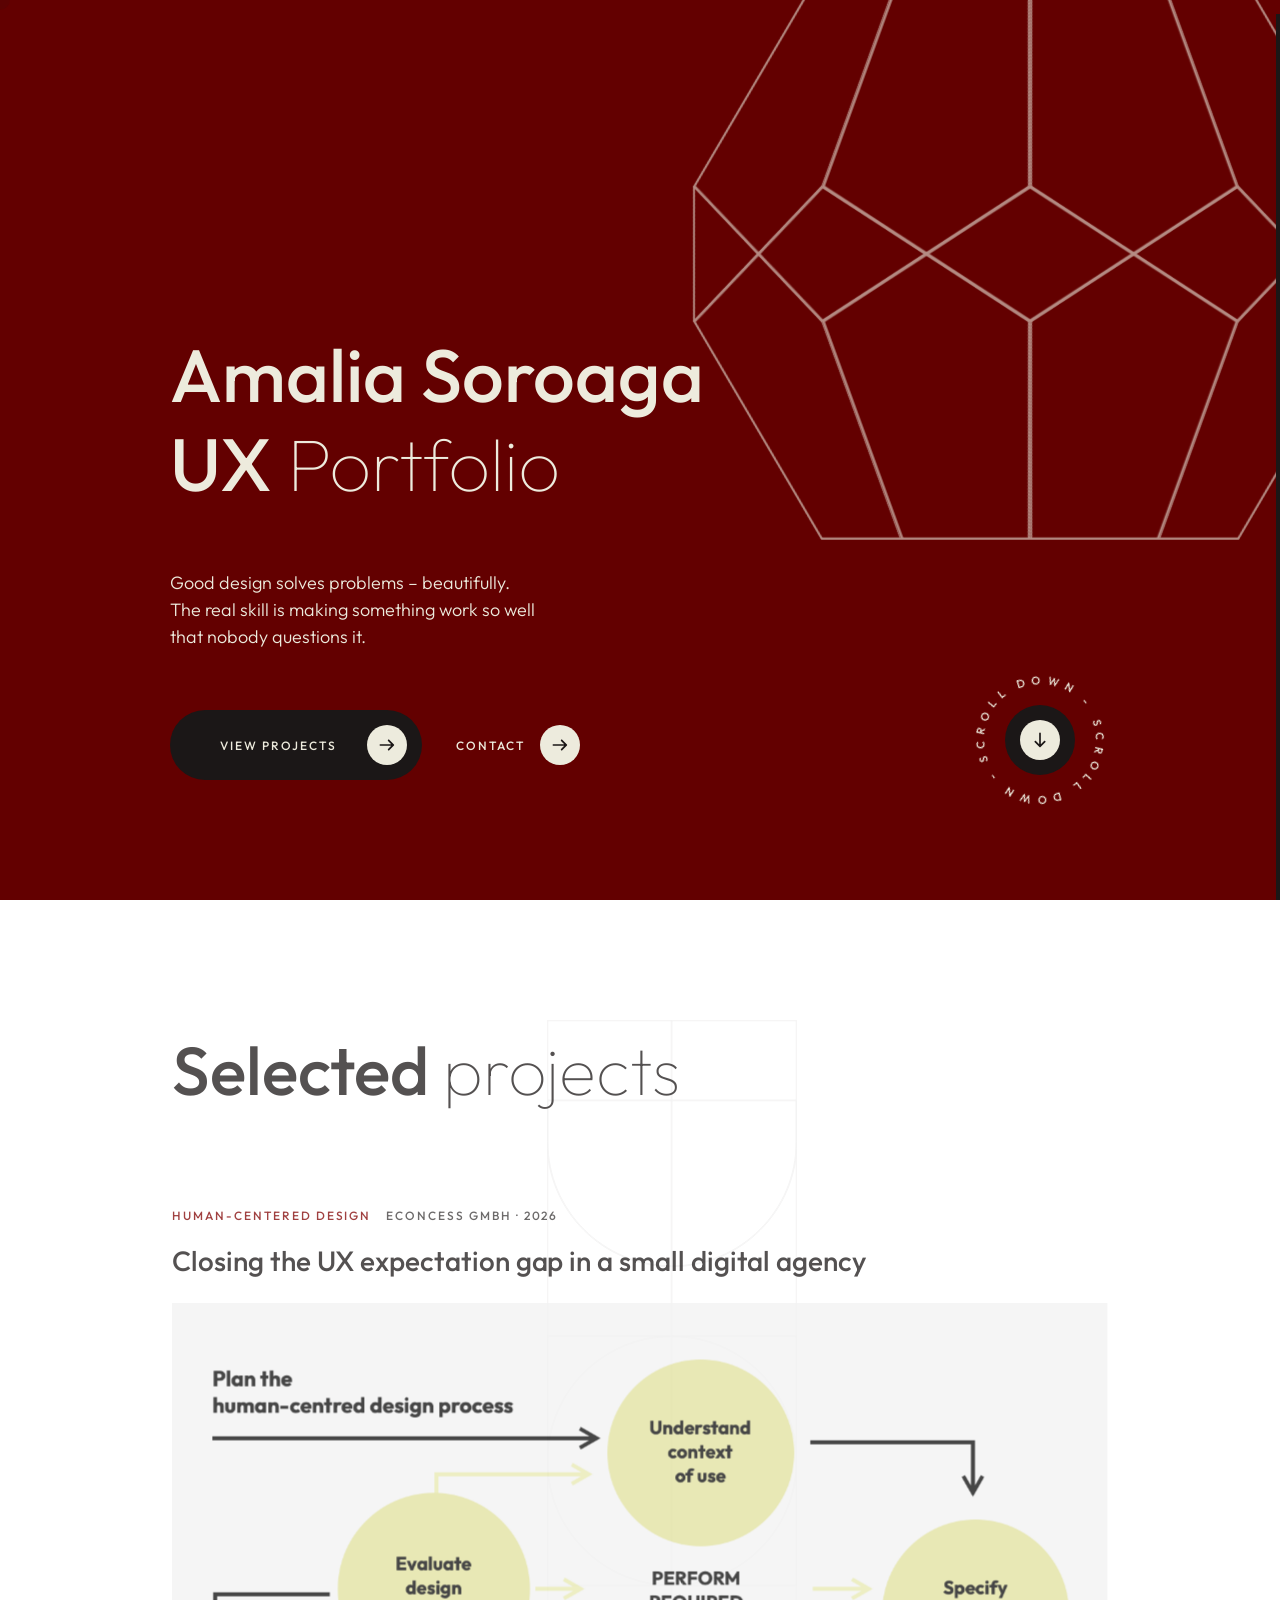
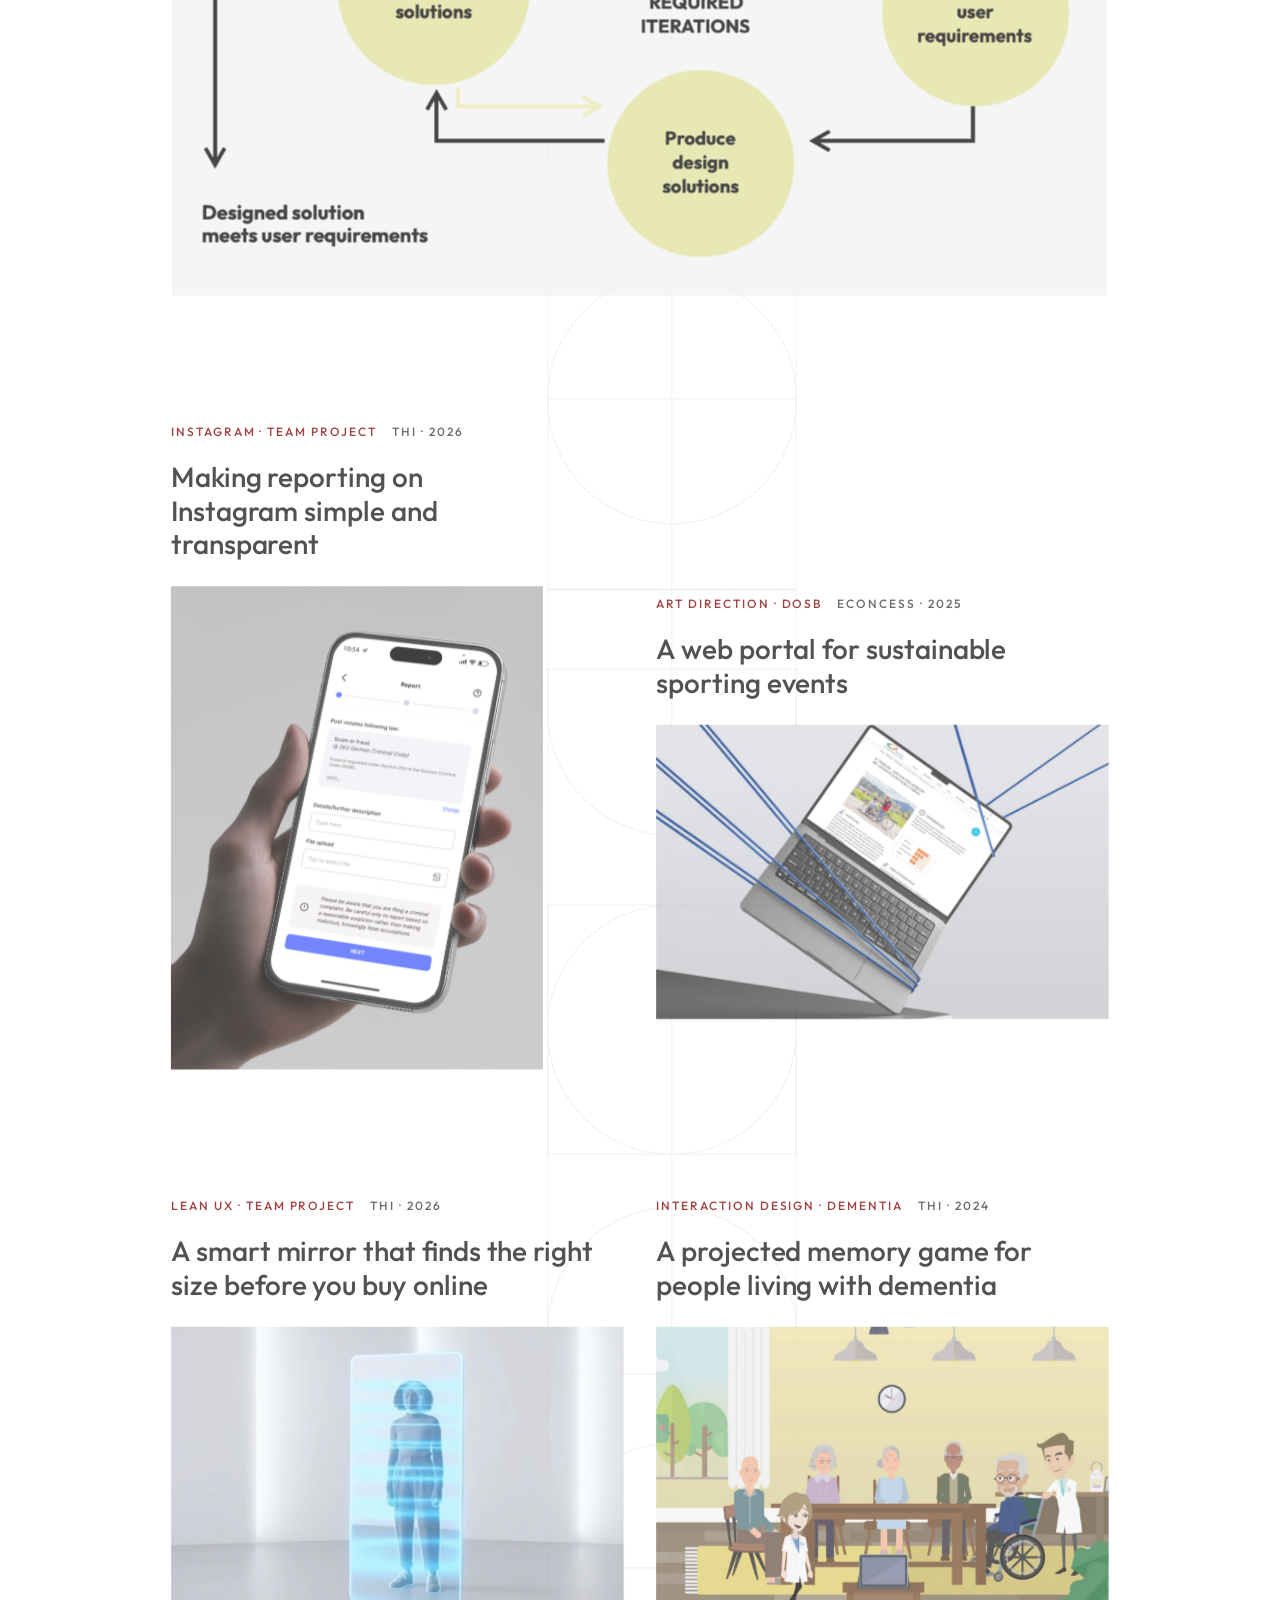
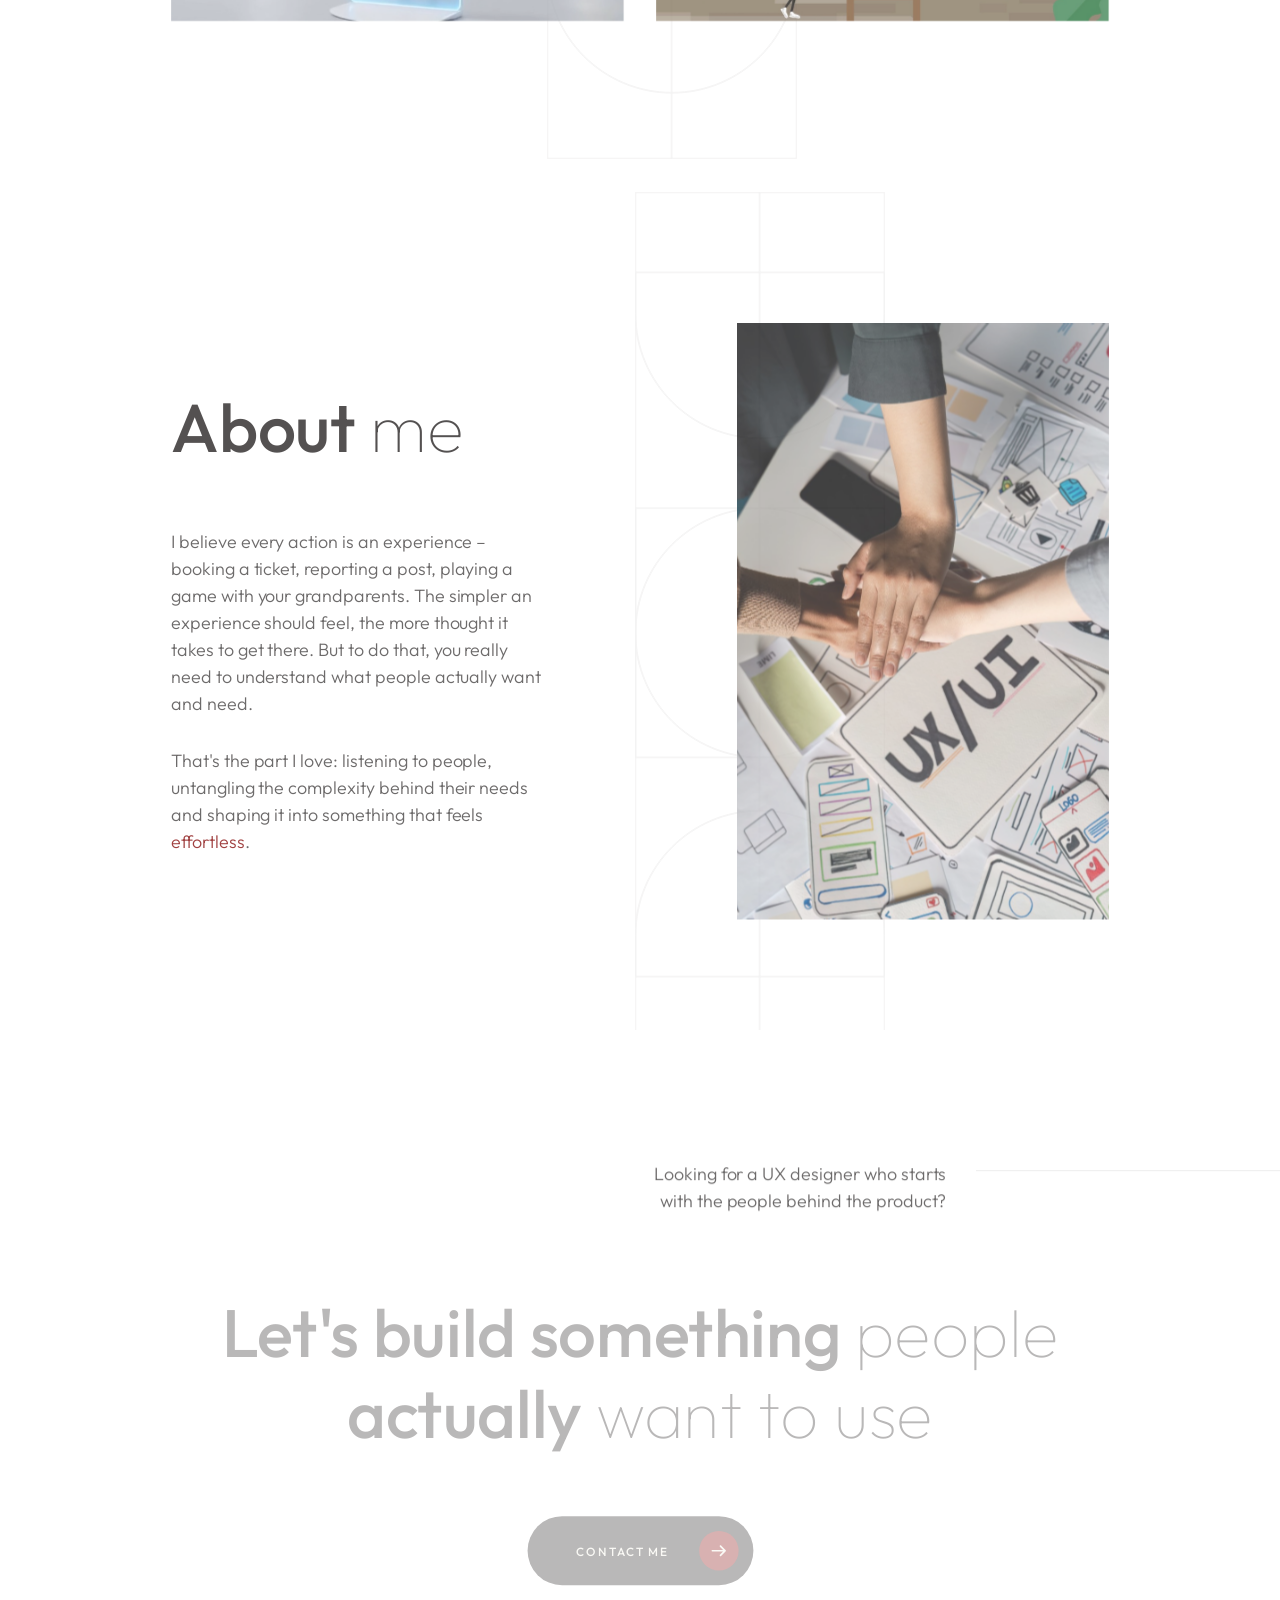
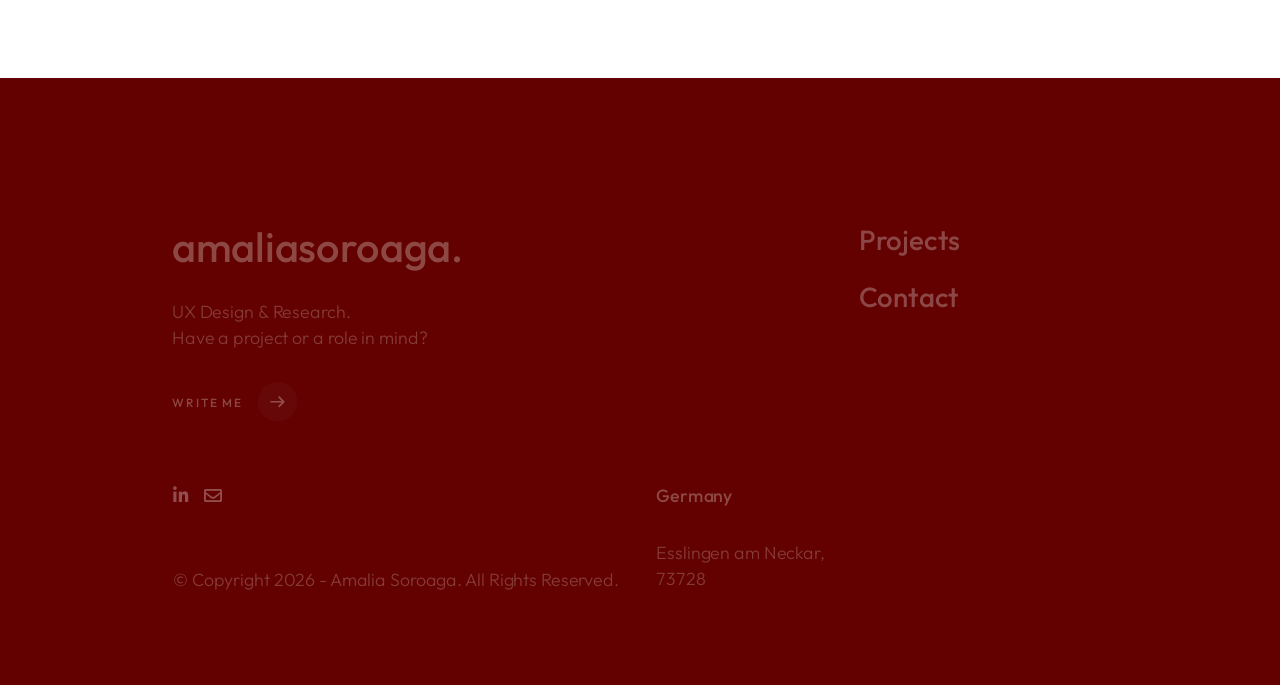
==== commit f43a0e25: "Move the memory game project to the end of the homepage list Co-Authored-By: Claude Opus 5.5 <norepl" ====
--- a/index.html
+++ b/index.html
@@ -262,6 +262,24 @@
                             </div>
                             <div class="col-lg-6">
 
+                                <a href="project-5.html" class="mil-portfolio-item mil-more mil-mb-60">
+                                    <div class="mil-cover-frame mil-hori mil-up">
+                                        <div class="mil-cover">
+                                            <img src="img/bodique/poster.jpg" alt="A person standing in front of a glowing smart mirror that scans the body.">
+                                        </div>
+                                    </div>
+                                    <div class="mil-descr">
+                                        <div class="mil-labels mil-up mil-mb-15">
+                                            <div class="mil-label mil-upper mil-accent">Lean UX · Team project</div>
+                                            <div class="mil-label mil-upper">THI · 2026</div>
+                                        </div>
+                                        <h4 class="mil-up">A smart mirror that finds the right size before you buy online</h4>
+                                    </div>
+                                </a>
+
+                            </div>
+                            <div class="col-lg-6">
+
                                 <a href="project-4.html" class="mil-portfolio-item mil-more mil-mb-60">
                                     <div class="mil-cover-frame mil-hori mil-up">
                                         <div class="mil-cover">
@@ -274,24 +292,6 @@
                                             <div class="mil-label mil-upper">THI · 2024</div>
                                         </div>
                                         <h4 class="mil-up">A projected memory game for people living with dementia</h4>
-                                    </div>
-                                </a>
-
-                            </div>
-                            <div class="col-lg-6">
-
-                                <a href="project-5.html" class="mil-portfolio-item mil-more mil-mb-60">
-                                    <div class="mil-cover-frame mil-hori mil-up">
-                                        <div class="mil-cover">
-                                            <img src="img/bodique/poster.jpg" alt="A person standing in front of a glowing smart mirror that scans the body.">
-                                        </div>
-                                    </div>
-                                    <div class="mil-descr">
-                                        <div class="mil-labels mil-up mil-mb-15">
-                                            <div class="mil-label mil-upper mil-accent">Lean UX · Team project</div>
-                                            <div class="mil-label mil-upper">THI · 2026</div>
-                                        </div>
-                                        <h4 class="mil-up">A smart mirror that finds the right size before you buy online</h4>
                                     </div>
                                 </a>
 
--- a/css/style.css
+++ b/css/style.css
@@ -4292,3 +4292,36 @@
 .mil-swatches { display: flex; flex-wrap: wrap; gap: 15px 40px; }
 .mil-swatch { display: flex; align-items: center; gap: 12px; font-size: 15px; color: rgb(27, 23, 23); }
 .mil-swatch span { width: 28px; height: 28px; border-radius: 8px; flex-shrink: 0; }
+/* Feedback round (Nov 2026) */
+/* project info row: label in cherry red, value in noir black */
+.mil-info > div { color: rgb(129, 1, 0); }
+.mil-info .mil-dark { color: rgb(27, 23, 23); }
+/* zoom button: always visible and dark, so it doesn't get lost on white images */
+.mil-image-frame .mil-zoom-btn,
+.mil-zoom-badge { opacity: 1; transform: none; z-index: 2; background-color: rgba(27, 23, 23, 0.85); box-shadow: 0 2px 8px rgba(27, 23, 23, 0.2); }
+.mil-image-frame .mil-zoom-btn:hover,
+.mil-zoom-link:hover .mil-zoom-badge { background-color: rgb(129, 1, 0); }
+.mil-image-frame .mil-zoom-btn img,
+.mil-zoom-badge img { filter: invert(1); }
+.mil-zoom-link { position: relative; }
+.mil-zoom-badge { position: absolute; top: 15px; right: 15px; width: 40px; height: 40px; border-radius: 50%; display: flex; align-items: center; justify-content: center; transition: 0.4s cubic-bezier(0, 0, 0.3642, 1); }
+.mil-zoom-badge img { width: 17px; height: 17px; }
+@media screen and (max-width: 768px) {
+  .mil-image-frame .mil-zoom-btn { top: 15px; right: 15px; }
+}
+/* body text: larger and darker on desktop for readability */
+body { color: rgba(27, 23, 23, 0.86); }
+@media screen and (min-width: 993px) {
+  body { font-size: 18px; }
+  .mil-text-sm { font-size: 16px; }
+  .mil-data-table { font-size: 16px; }
+}
+.mil-data-table { color: rgba(27, 23, 23, 0.86); }
+/* homepage project cards: title above the image, so it cannot be read as the heading of the next card */
+.mil-portfolio .mil-portfolio-item { display: flex; flex-direction: column; }
+.mil-portfolio .mil-portfolio-item .mil-descr { order: -1; margin-bottom: 25px; }
+.mil-portfolio .mil-portfolio-item .mil-cover-frame { margin-bottom: 0; }
+.mil-portfolio .mil-portfolio-item.mil-mb-60 { margin-bottom: 120px; }
+@media screen and (max-width: 992px) {
+  .mil-portfolio .mil-portfolio-item.mil-mb-60 { margin-bottom: 60px; }
+}
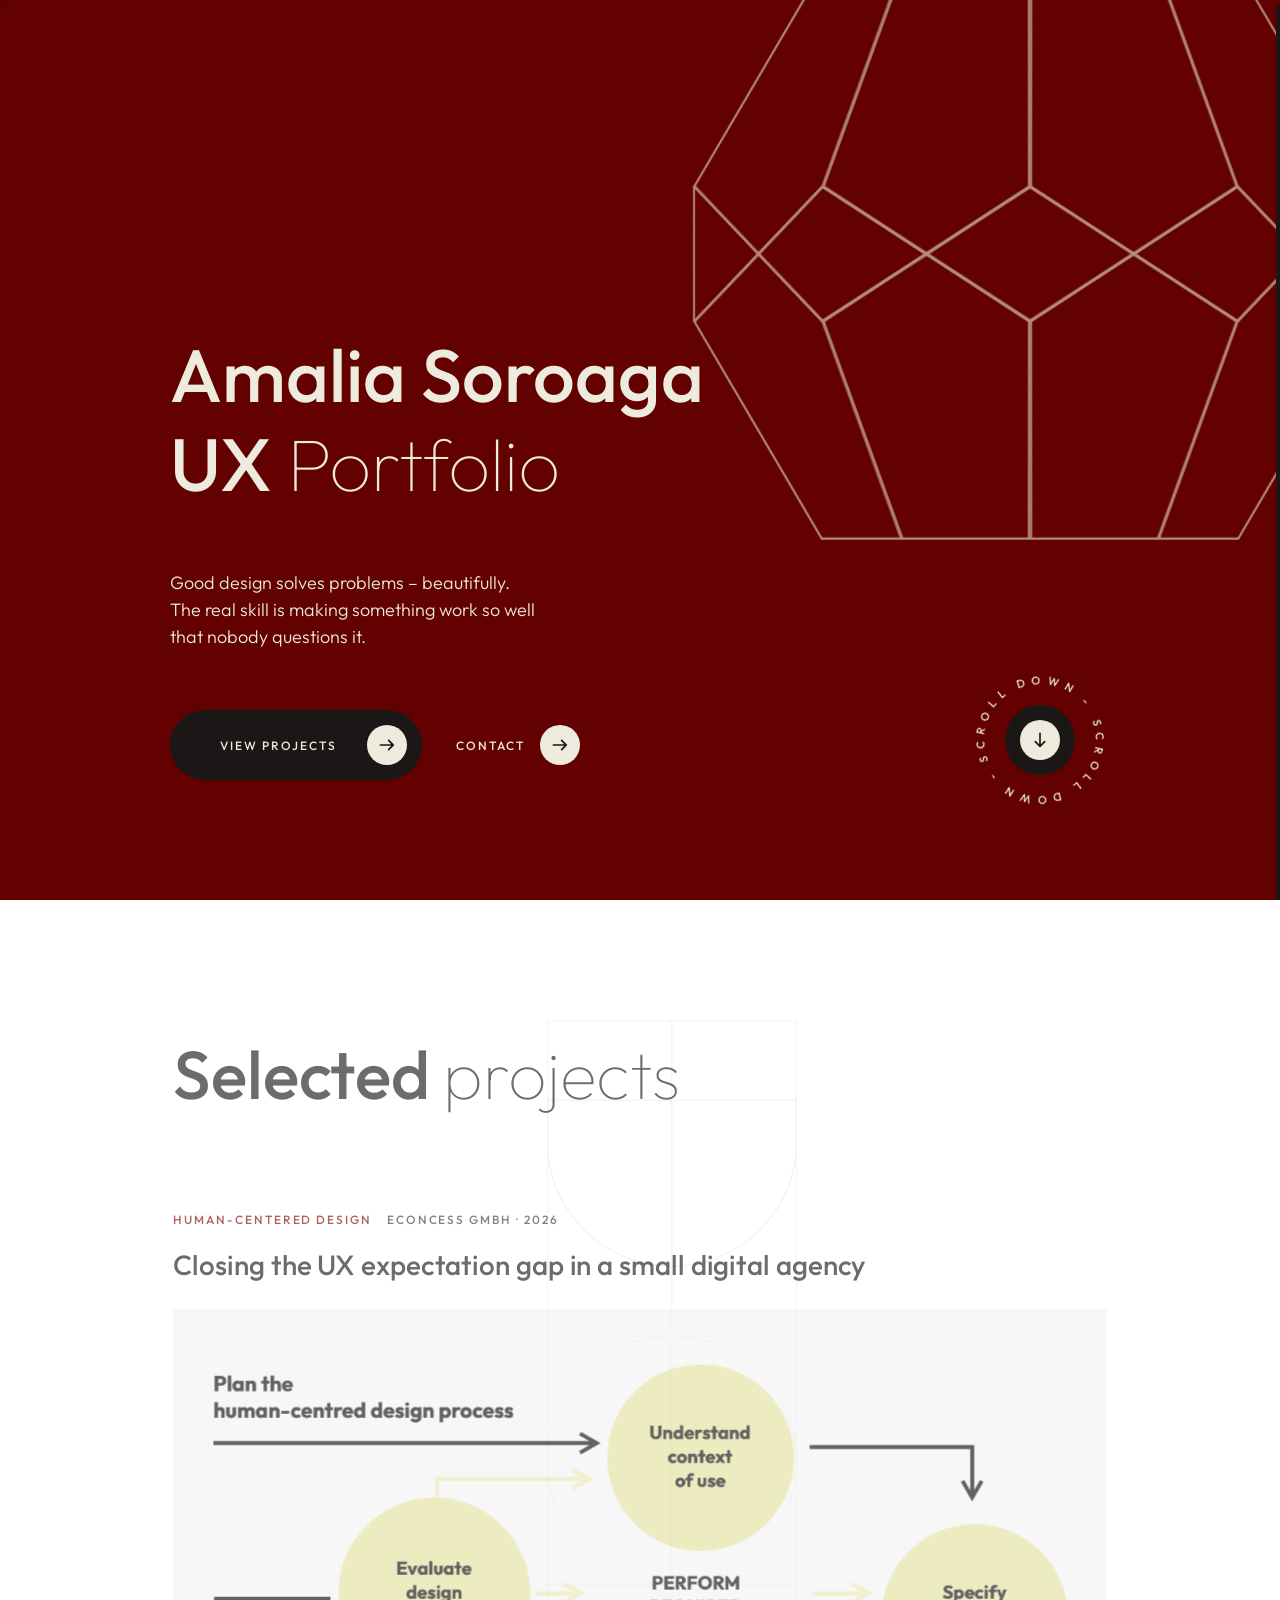
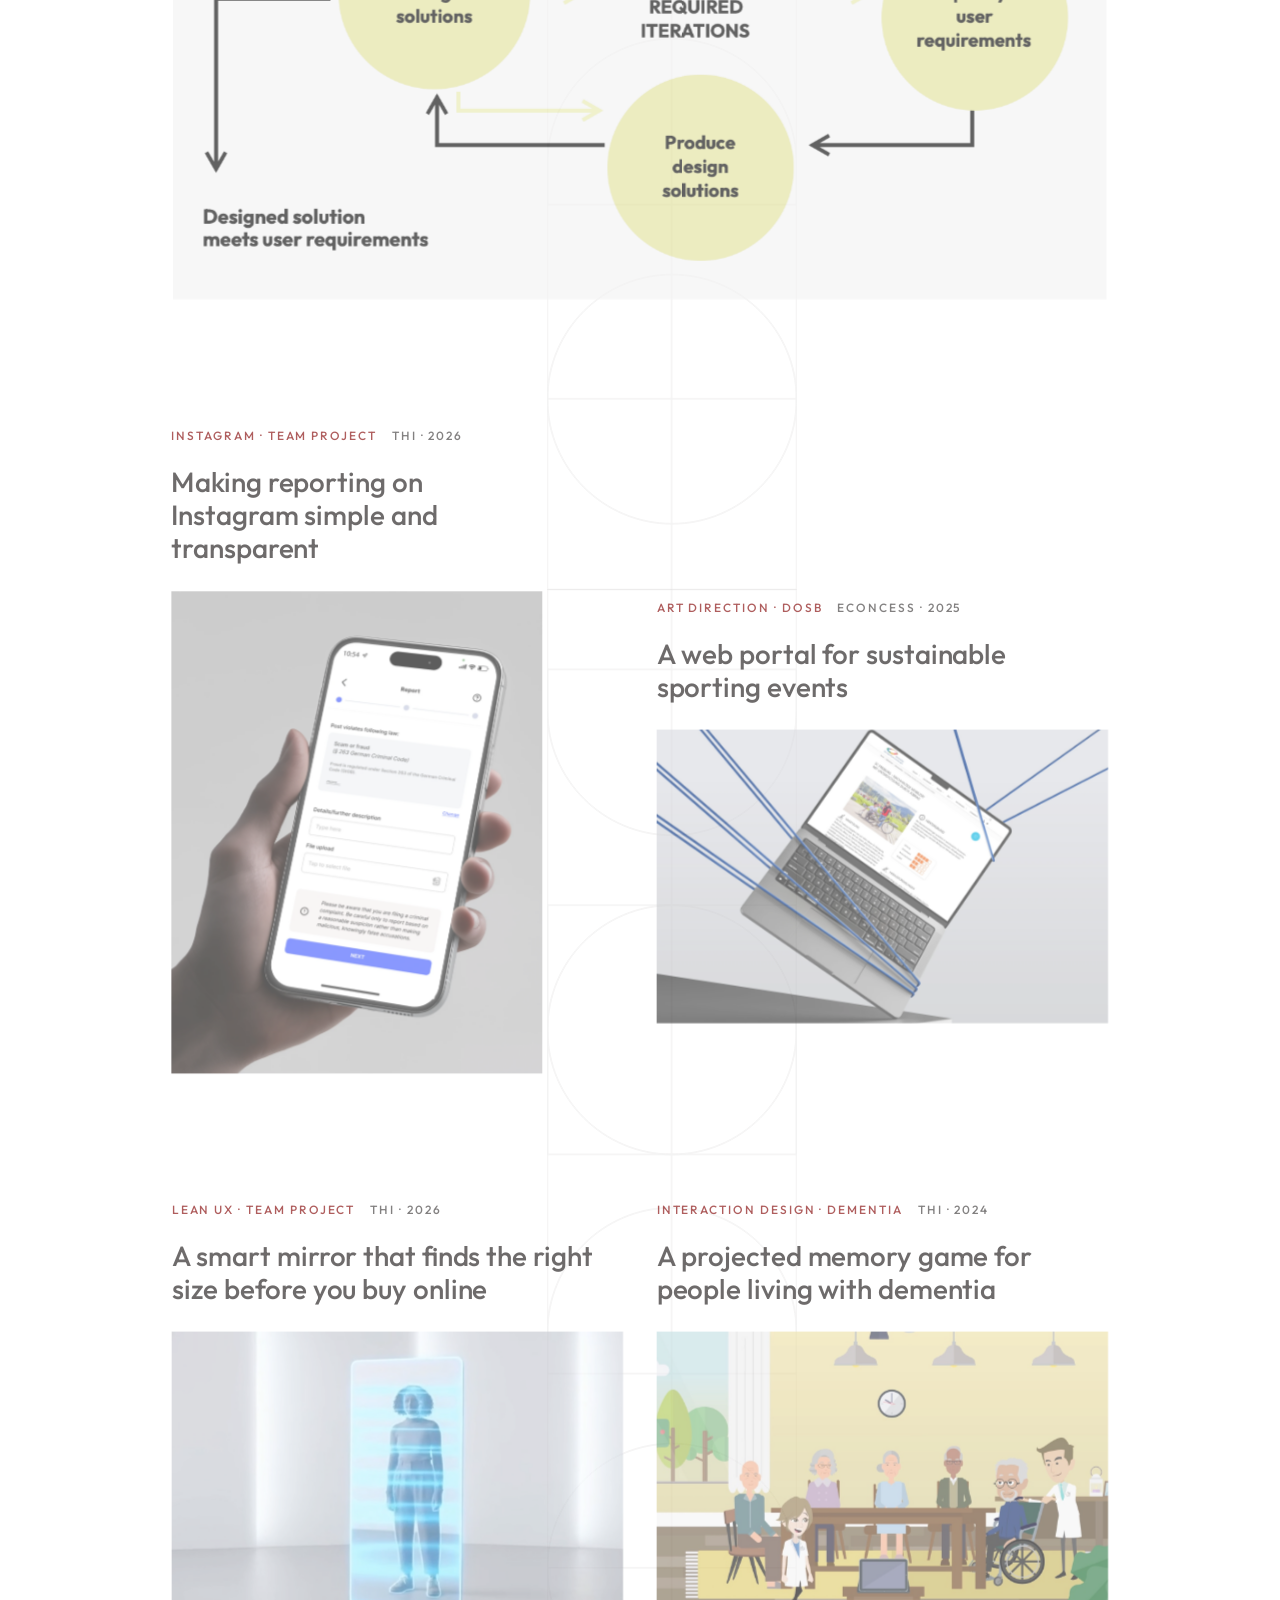
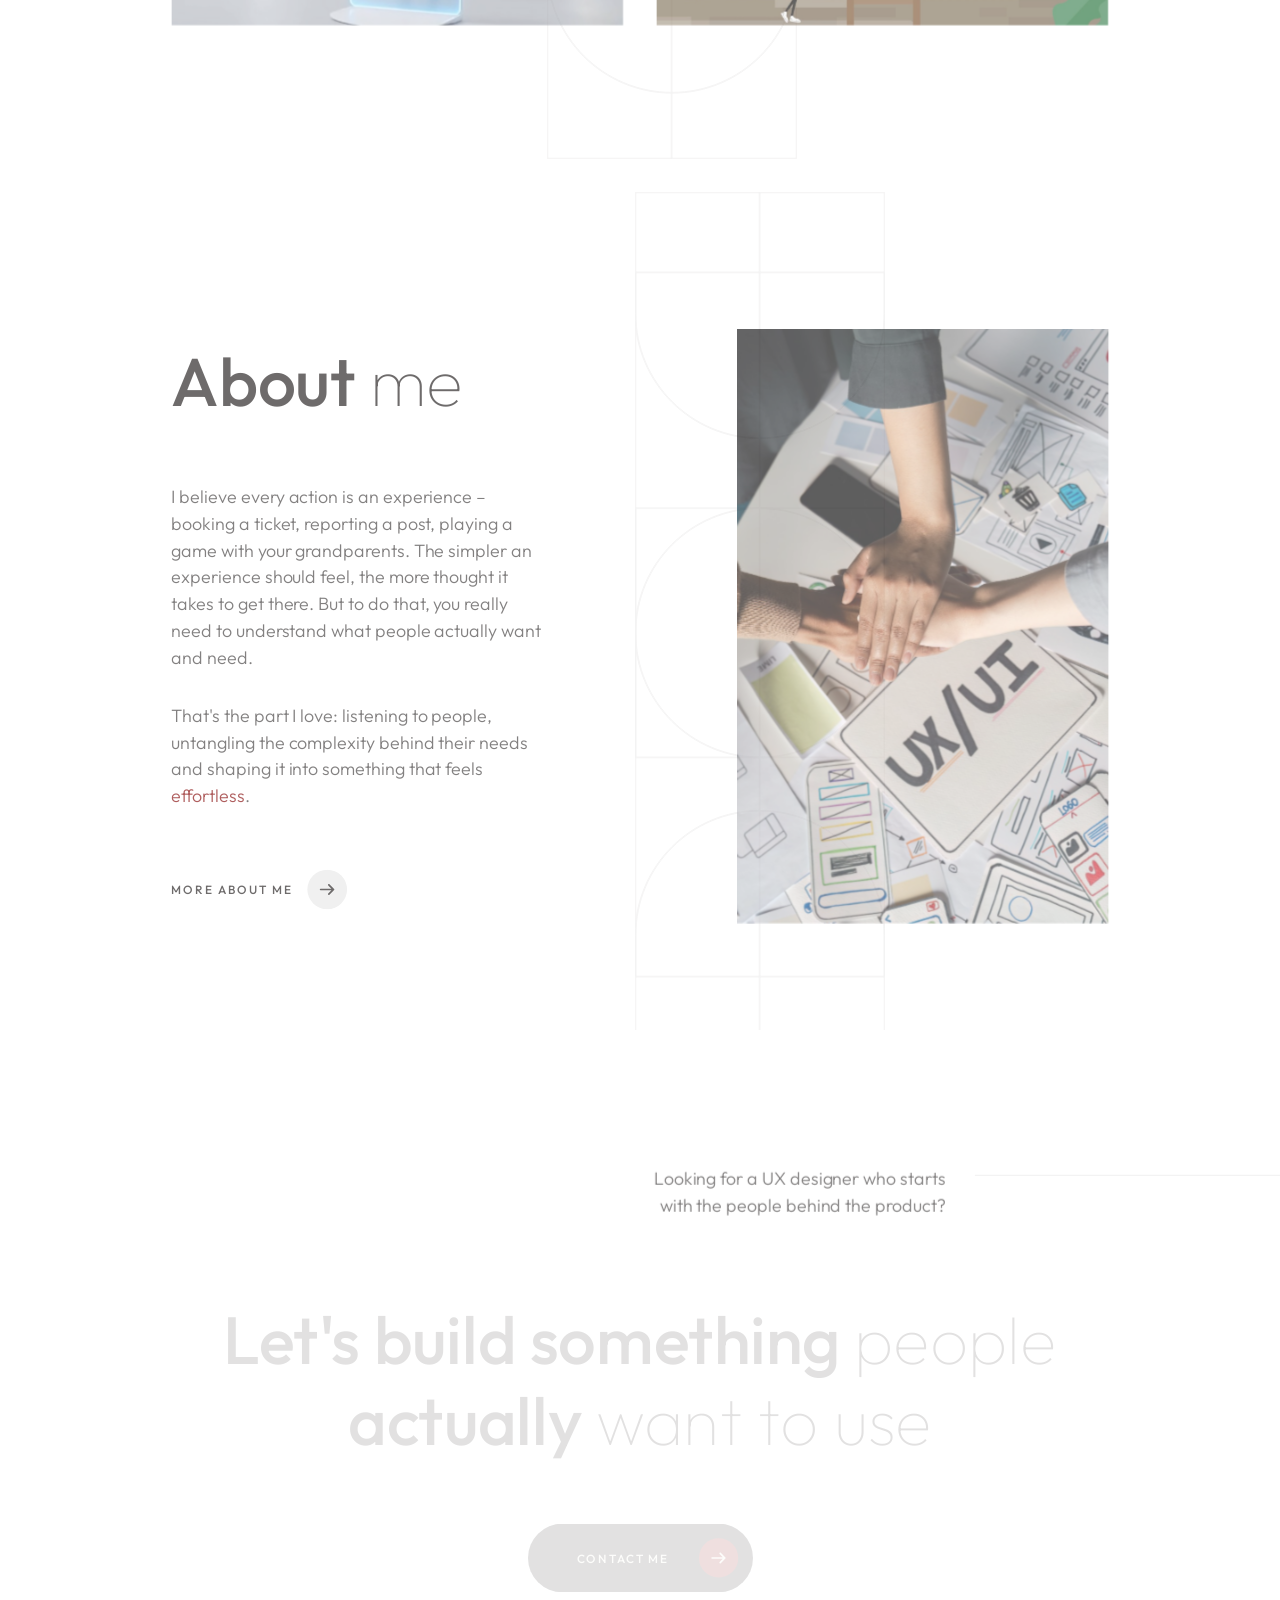
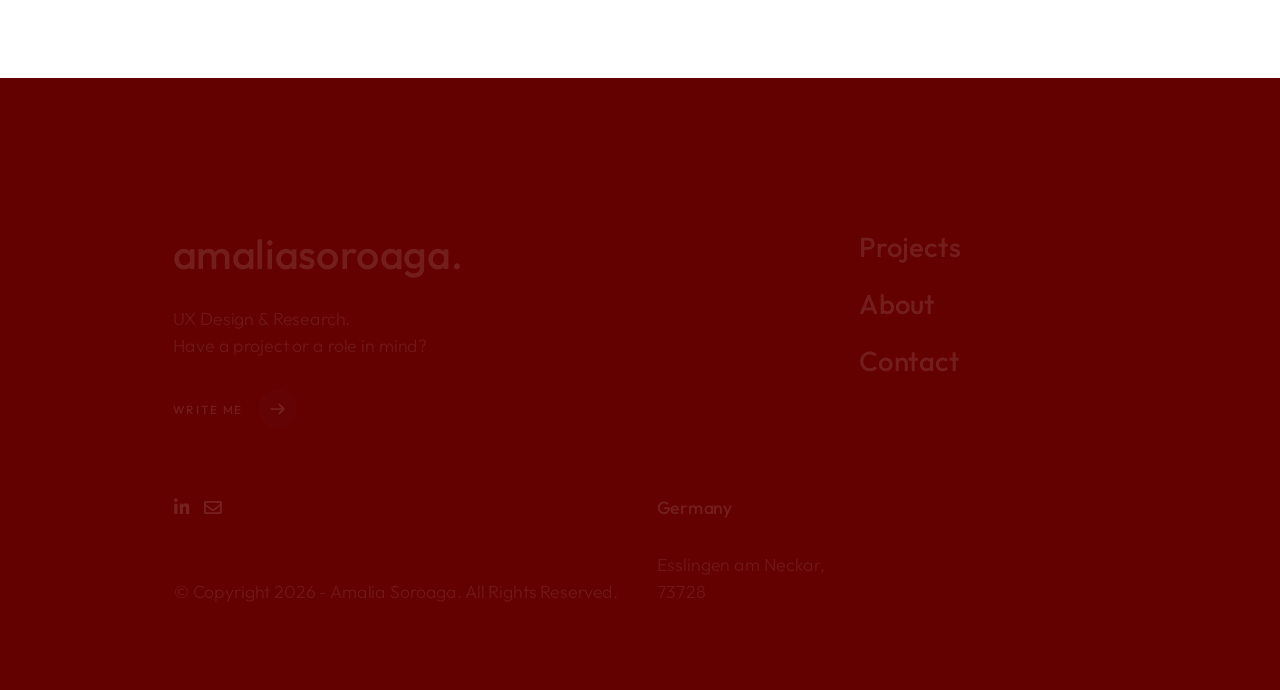
==== commit 9d85f376: "Add About page and link it from the menu, footer and homepage Co-Authored-By: Claude Opus 5.5 <norep" ====
--- a/index.html
+++ b/index.html
@@ -65,6 +65,7 @@
                             <nav class="mil-main-menu" id="swupMenu">
                                 <ul>
                                     <li class="mil-active"><a href="index.html#projects" tabindex="0">Projects</a></li>
+                                    <li><a href="about.html" tabindex="0">About</a></li>
                                     <li><a href="contact.html" tabindex="0">Contact</a></li>
                                 </ul>
                             </nav>
@@ -312,6 +313,8 @@
                                     <p class="mil-up mil-mb-30">I believe every action is an experience – booking a ticket, reporting a post, playing a game with your grandparents. The simpler an experience should feel, the more thought it takes to get there. But to do that, you really need to understand what people actually want and need.</p>
 
                                     <p class="mil-up mil-mb-60">That's the part I love: listening to people, untangling the complexity behind their needs and shaping it into something that feels <span class="mil-accent">effortless</span>.</p>
+
+                                    <div class="mil-up"><a href="about.html" class="mil-link mil-dark mil-arrow-place"><span>More about me</span></a></div>
                                 </div>
 
                             </div>
@@ -370,6 +373,9 @@
                                                 <ul>
                                                     <li class="mil-up">
                                                         <a href="index.html#projects">Projects</a>
+                                                    </li>
+                                                    <li class="mil-up">
+                                                        <a href="about.html">About</a>
                                                     </li>
                                                     <li class="mil-up">
                                                         <a href="contact.html">Contact</a>
--- a/css/style.css
+++ b/css/style.css
@@ -4325,3 +4325,12 @@
 @media screen and (max-width: 992px) {
   .mil-portfolio .mil-portfolio-item.mil-mb-60 { margin-bottom: 60px; }
 }
+/* info row: keep a gap between items and wrap instead of colliding when values are long */
+@media screen and (min-width: 993px) {
+  .mil-info { flex-wrap: wrap; gap: 15px 40px; height: auto; min-height: 120px; padding: 30px 0; }
+}
+@media screen and (min-width: 993px) and (max-width: 1399px) {
+  .mil-info { justify-content: flex-start; column-gap: 50px; }
+}
+.mil-p-90-0 { padding-top: 90px; }
+@media screen and (max-width: 992px) { .mil-p-90-0 { padding-top: 60px; } }
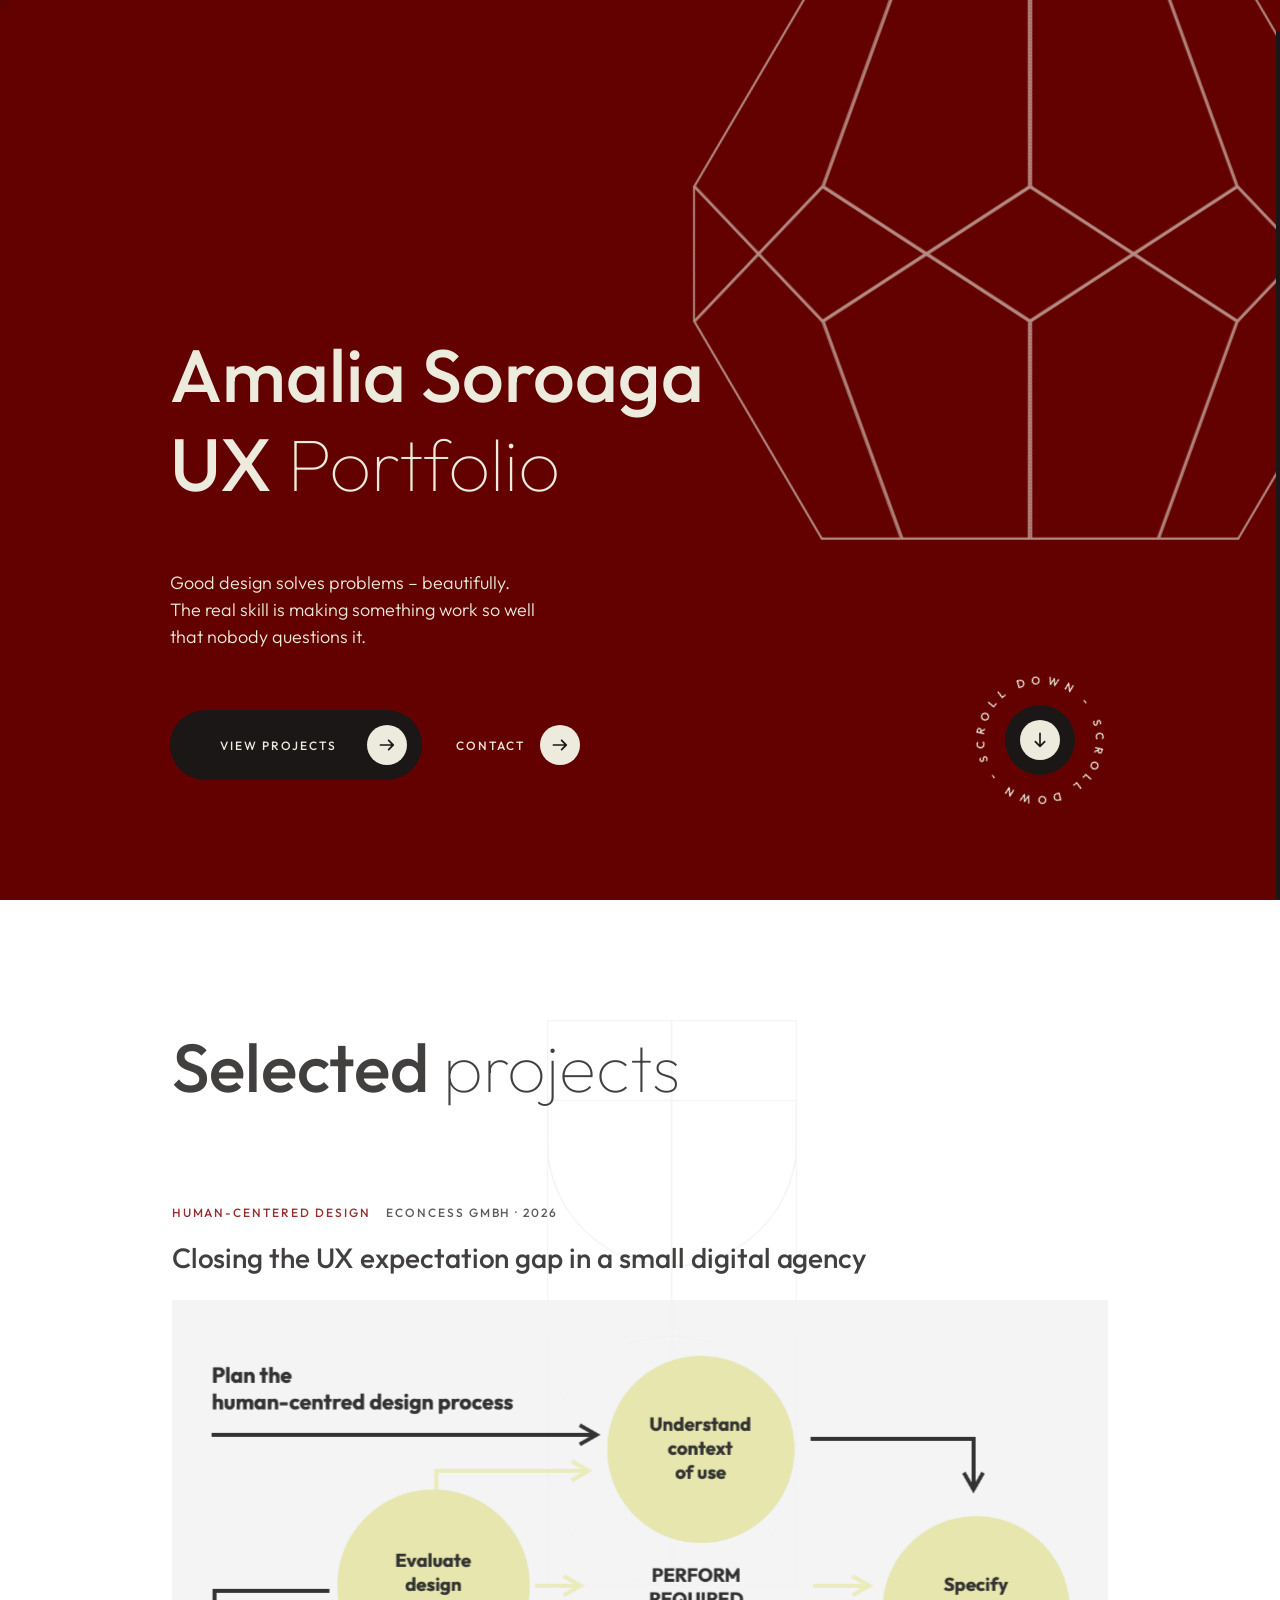
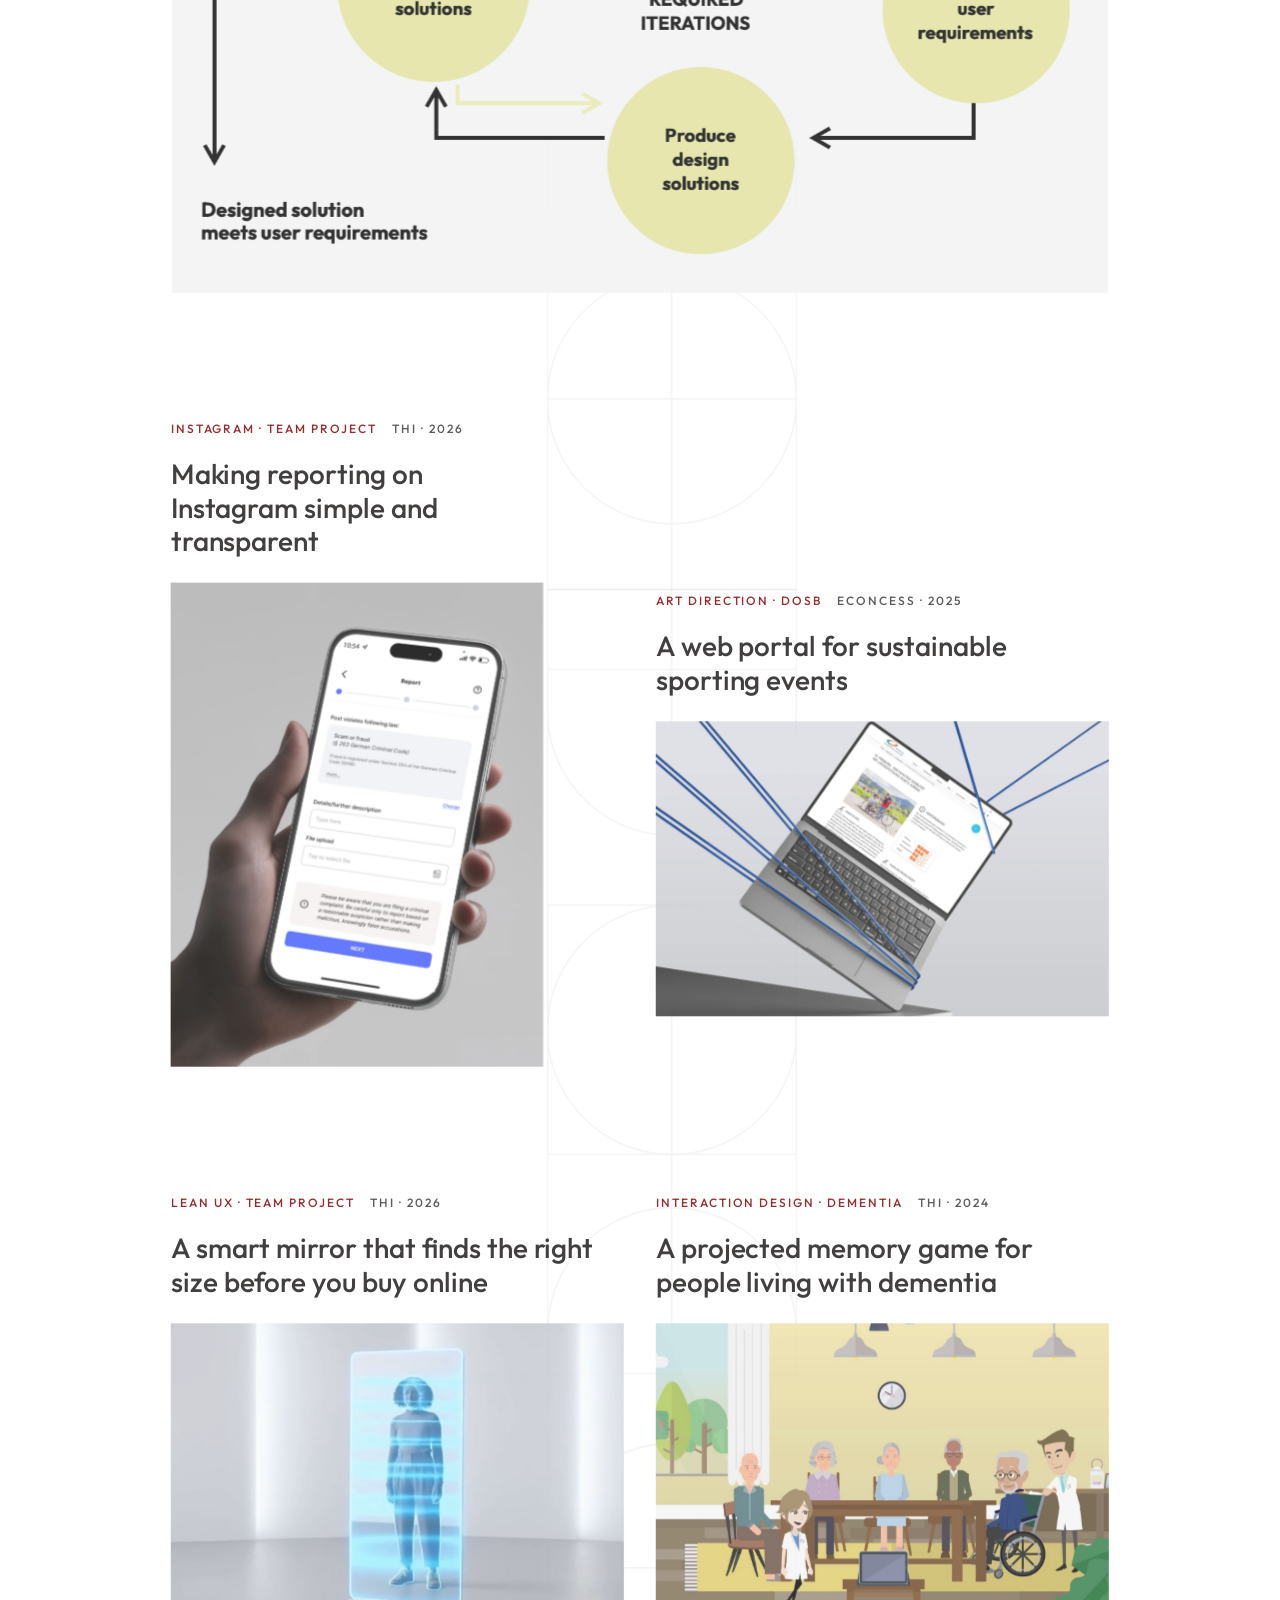
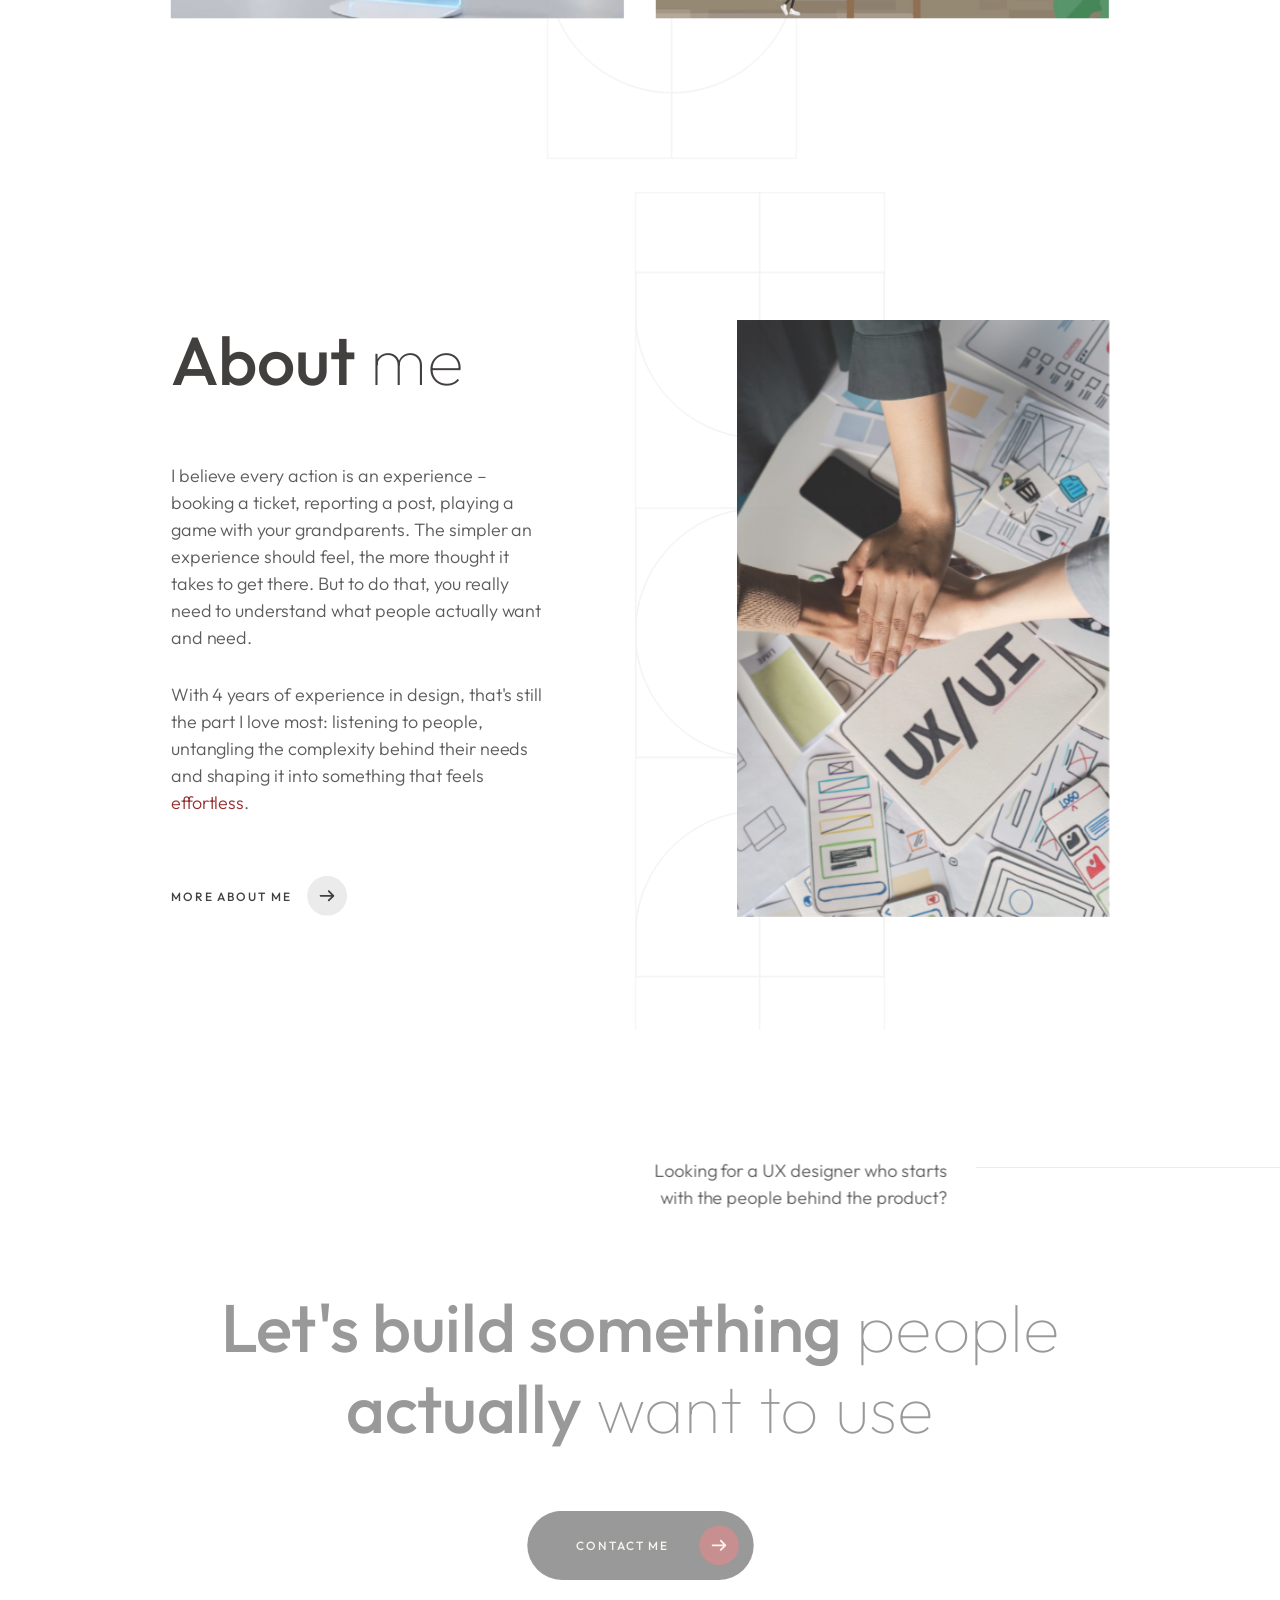
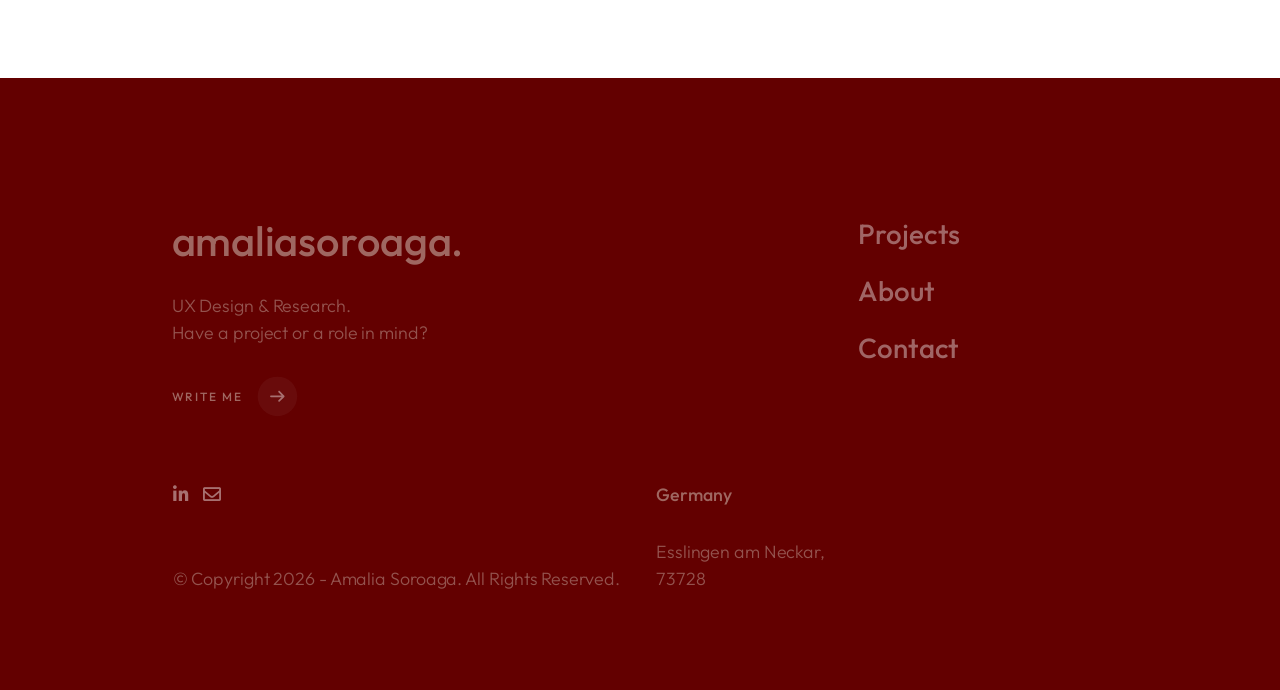
==== commit 7cb6875c: "Homepage About: mention 4 years of experience in design Co-Authored-By: Claude Opus 5.5 <noreply@ant" ====
--- a/index.html
+++ b/index.html
@@ -312,7 +312,7 @@
                                     <h2 class="mil-up mil-mb-60">About <span class="mil-thin">me</span></h2>
                                     <p class="mil-up mil-mb-30">I believe every action is an experience – booking a ticket, reporting a post, playing a game with your grandparents. The simpler an experience should feel, the more thought it takes to get there. But to do that, you really need to understand what people actually want and need.</p>
 
-                                    <p class="mil-up mil-mb-60">That's the part I love: listening to people, untangling the complexity behind their needs and shaping it into something that feels <span class="mil-accent">effortless</span>.</p>
+                                    <p class="mil-up mil-mb-60">With 4 years of experience in design, that's still the part I love most: listening to people, untangling the complexity behind their needs and shaping it into something that feels <span class="mil-accent">effortless</span>.</p>
 
                                     <div class="mil-up"><a href="about.html" class="mil-link mil-dark mil-arrow-place"><span>More about me</span></a></div>
                                 </div>
--- a/css/style.css
+++ b/css/style.css
@@ -4334,3 +4334,4 @@
 }
 .mil-p-90-0 { padding-top: 90px; }
 @media screen and (max-width: 992px) { .mil-p-90-0 { padding-top: 60px; } }
+.mil-cv-links { display: flex; flex-wrap: wrap; justify-content: center; gap: 15px 50px; }
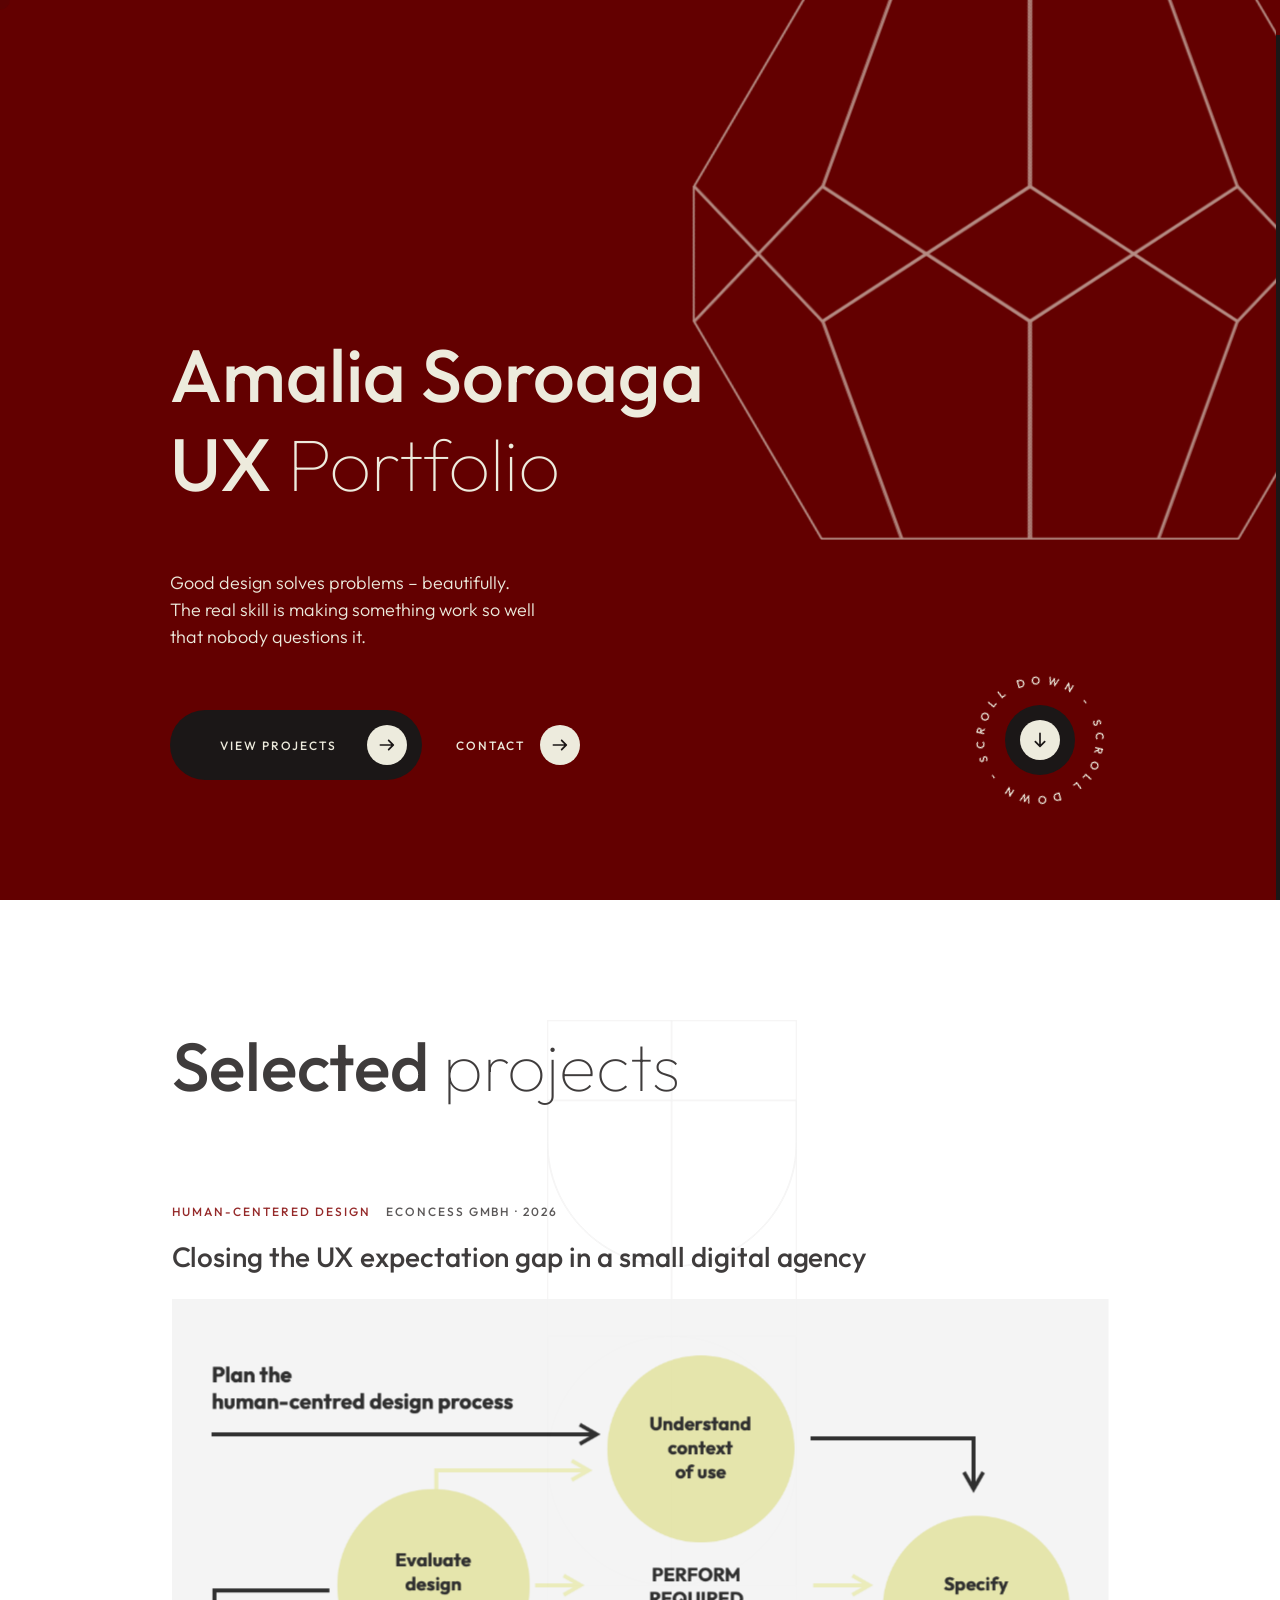
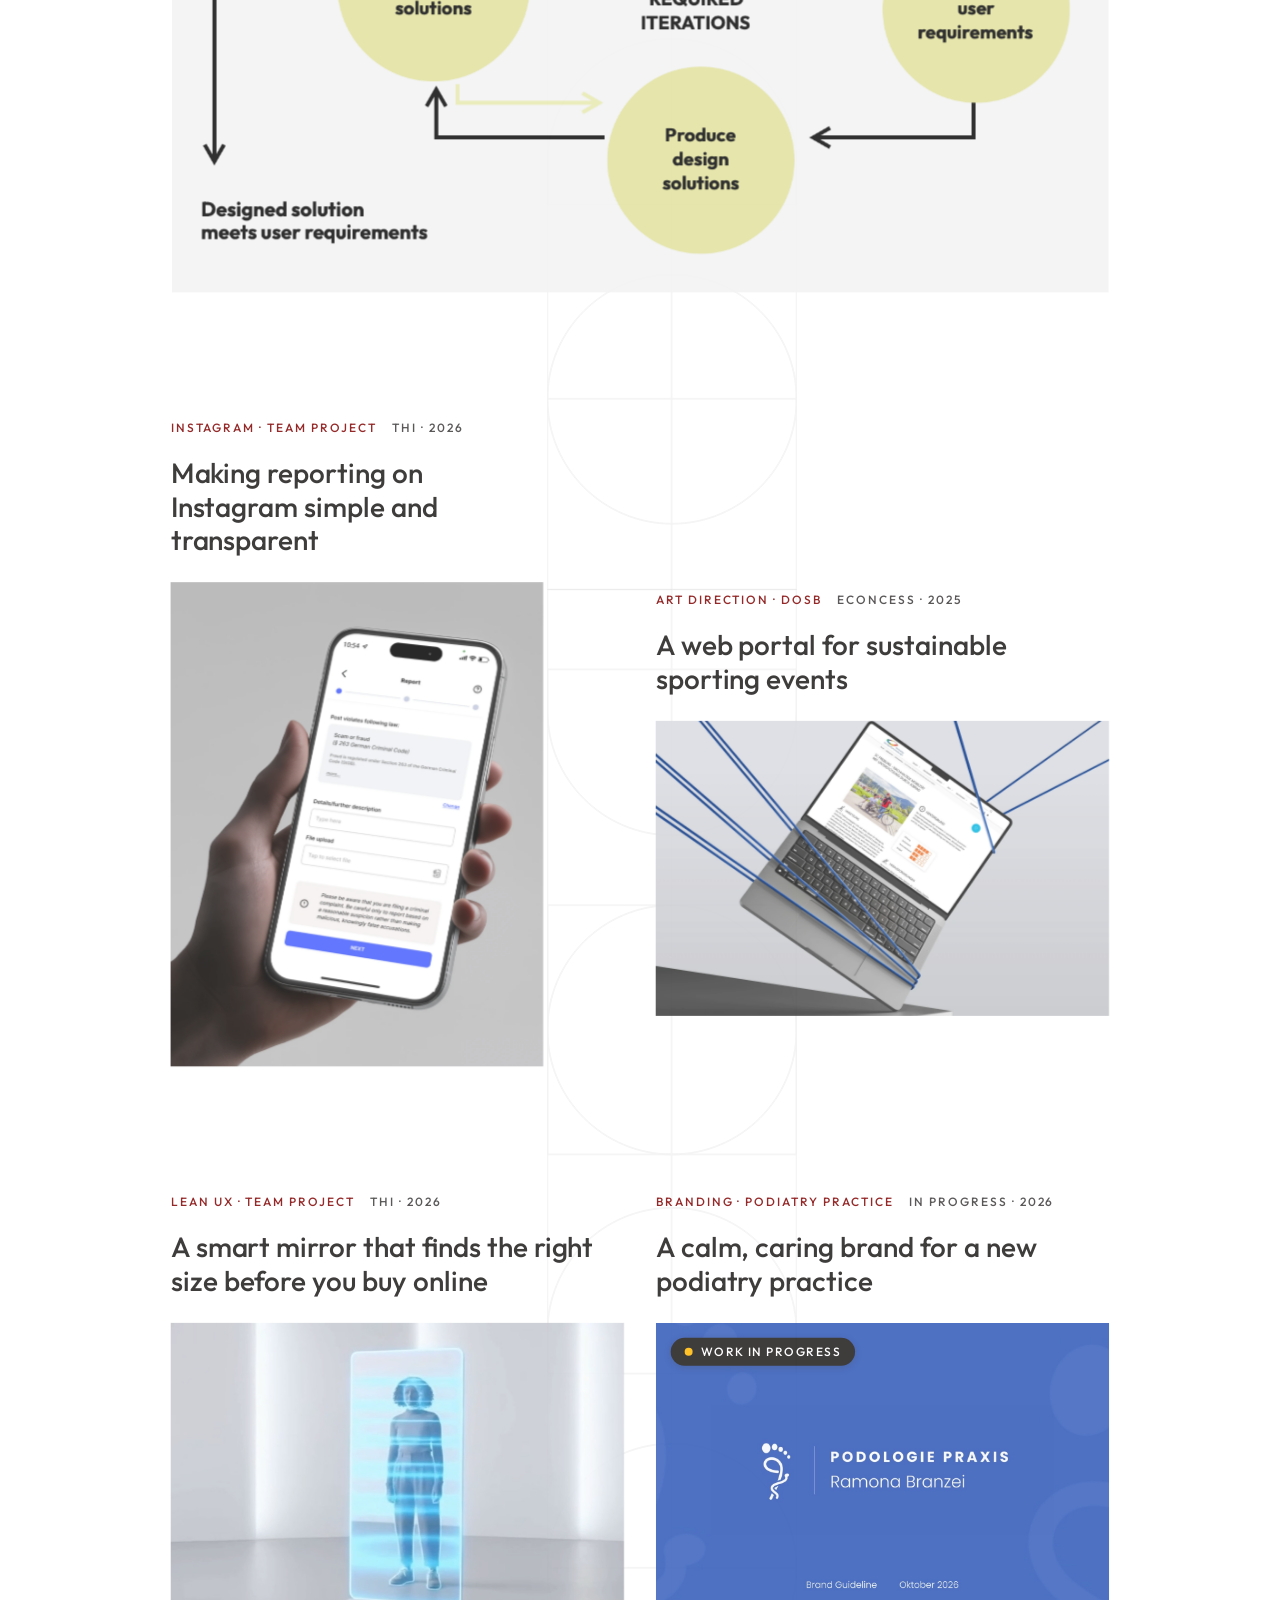
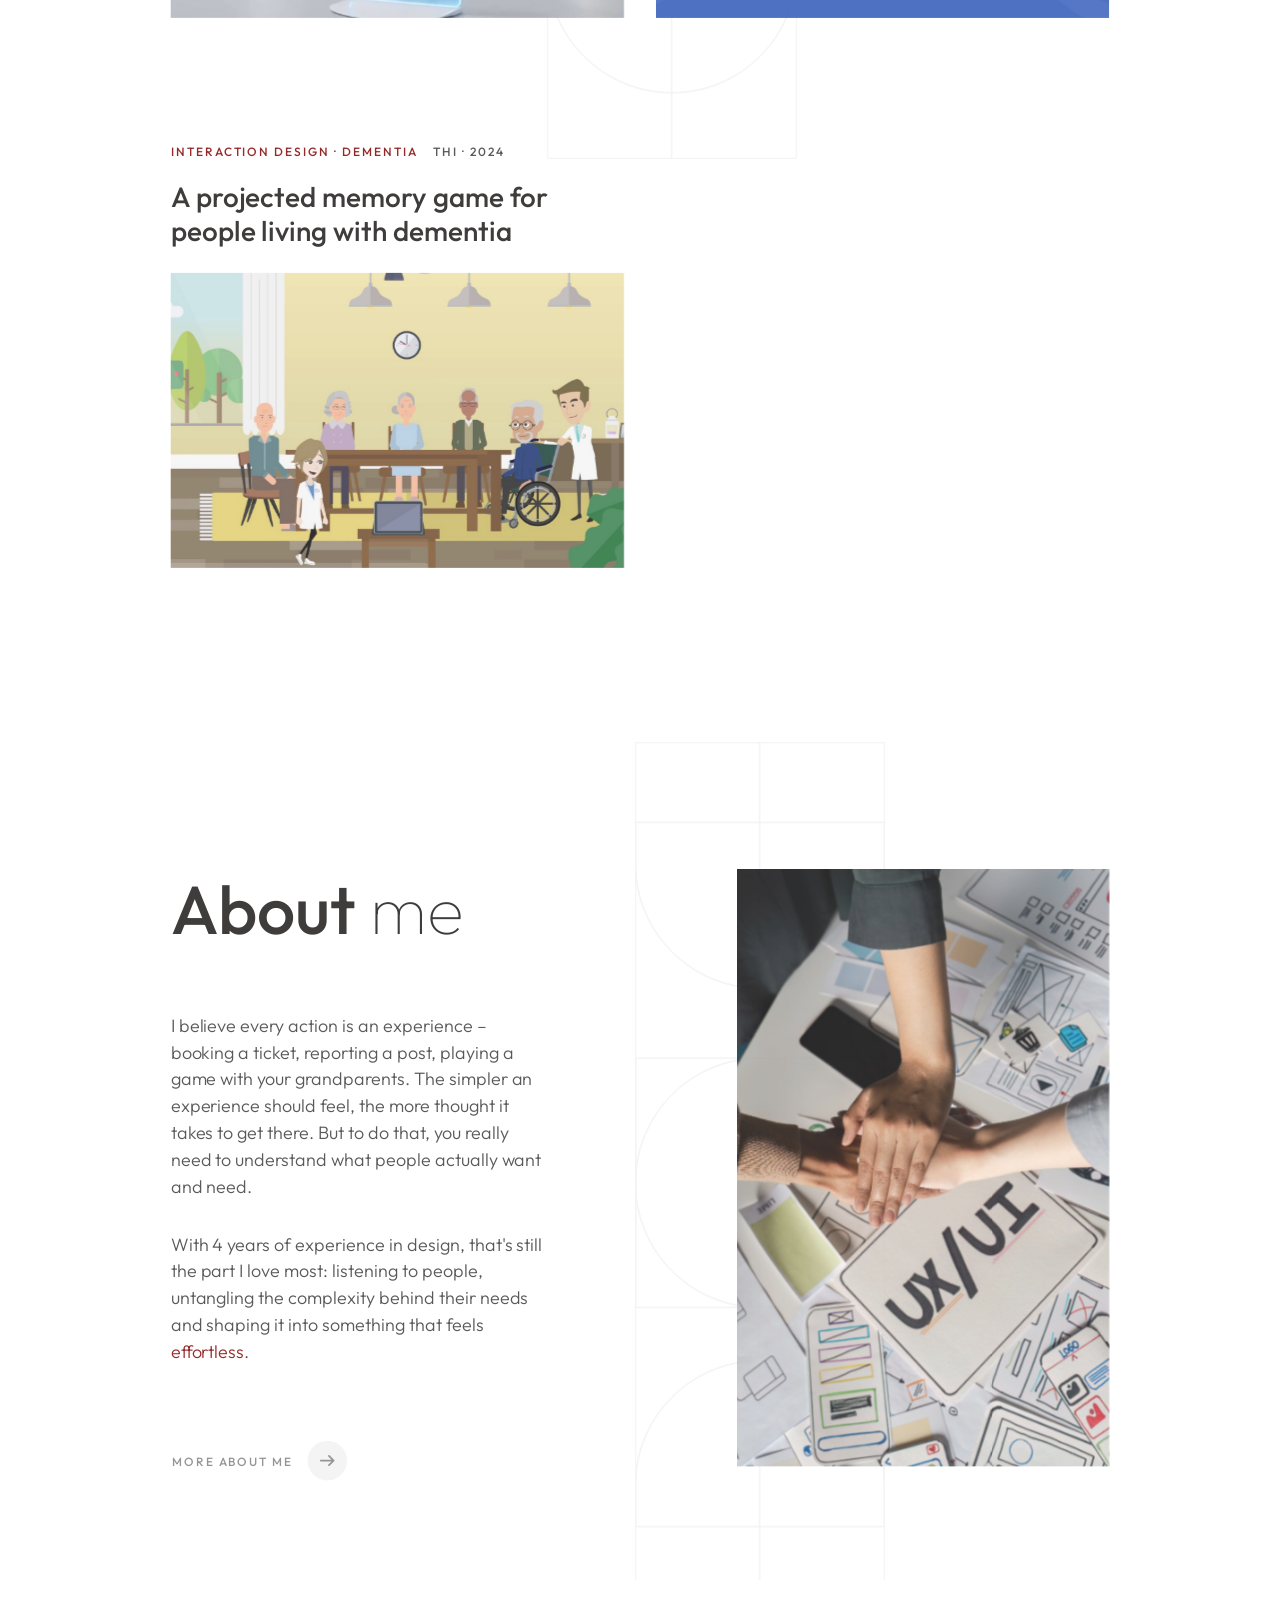
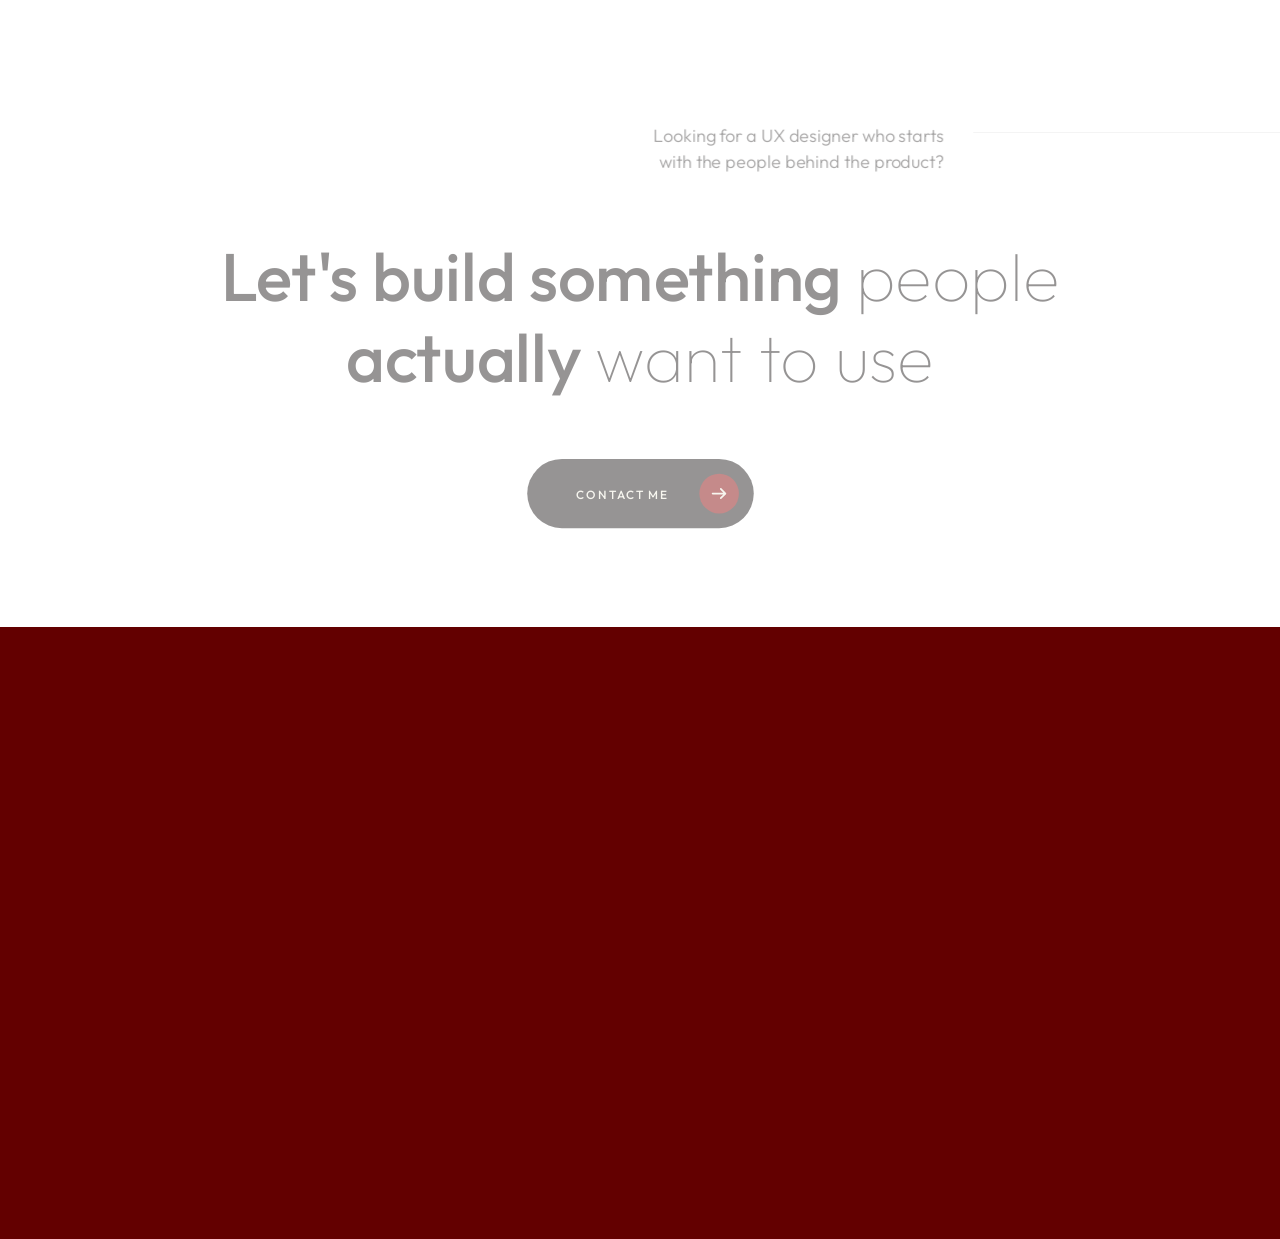
==== commit 96495332: "Add Podologie Praxis branding project (work in progress) Co-Authored-By: Claude Opus 5.5 <noreply@an" ====
--- a/index.html
+++ b/index.html
@@ -89,8 +89,9 @@
                                                 <li><a href="project-hcd.html" class="mil-light-soft">Closing the UX Expectation Gap</a></li>
                                                 <li><a href="project-2.html" class="mil-light-soft">Reporting on Instagram</a></li>
                                                 <li><a href="project-3.html" class="mil-light-soft">Sustainable Sports Events</a></li>
+                                                <li><a href="project-5.html" class="mil-light-soft">Bodique</a></li>
+                                                <li><a href="project-6.html" class="mil-light-soft">Podologie Praxis</a></li>
                                                 <li><a href="project-4.html" class="mil-light-soft">Memory Play</a></li>
-                                                <li><a href="project-5.html" class="mil-light-soft">Bodique</a></li>
                                             </ul>
 
                                         </div>
@@ -281,6 +282,25 @@
                             </div>
                             <div class="col-lg-6">
 
+                                <a href="project-6.html" class="mil-portfolio-item mil-more mil-mb-60">
+                                    <div class="mil-cover-frame mil-hori mil-up">
+                                        <div class="mil-cover">
+                                            <img src="img/podologie/cover.jpg" alt="The footprint mark and “Podologie Praxis Ramona Branzei” in white on royal blue.">
+                                        </div>
+                                        <span class="mil-wip-badge mil-wip-badge-cover">Work in progress</span>
+                                    </div>
+                                    <div class="mil-descr">
+                                        <div class="mil-labels mil-up mil-mb-15">
+                                            <div class="mil-label mil-upper mil-accent">Branding · Podiatry practice</div>
+                                            <div class="mil-label mil-upper">In progress · 2026</div>
+                                        </div>
+                                        <h4 class="mil-up">A calm, caring brand for a new podiatry practice</h4>
+                                    </div>
+                                </a>
+
+                            </div>
+                            <div class="col-lg-6">
+
                                 <a href="project-4.html" class="mil-portfolio-item mil-more mil-mb-60">
                                     <div class="mil-cover-frame mil-hori mil-up">
                                         <div class="mil-cover">
--- a/css/style.css
+++ b/css/style.css
@@ -4335,3 +4335,10 @@
 .mil-p-90-0 { padding-top: 90px; }
 @media screen and (max-width: 992px) { .mil-p-90-0 { padding-top: 60px; } }
 .mil-cv-links { display: flex; flex-wrap: wrap; justify-content: center; gap: 15px 50px; }
+
+/* Work-in-progress badge (Podologie project) */
+.mil-wip-badge { display: inline-flex; align-items: center; gap: 8px; padding: 7px 14px; border-radius: 40px; background-color: rgb(27, 23, 23); color: #fff; font-size: 12px; font-weight: 500; letter-spacing: 1.5px; text-transform: uppercase; line-height: 1.2; }
+.mil-wip-badge::before { content: ""; width: 8px; height: 8px; border-radius: 50%; background-color: rgb(255, 184, 0); animation: mil-wip-pulse 1.6s ease-in-out infinite; }
+.mil-wip-badge-cover { position: absolute; top: 15px; left: 15px; z-index: 2; box-shadow: 0 2px 8px rgba(27, 23, 23, 0.2); }
+@keyframes mil-wip-pulse { 0%, 100% { opacity: 1; } 50% { opacity: 0.35; } }
+@media (prefers-reduced-motion: reduce) { .mil-wip-badge::before { animation: none; } }
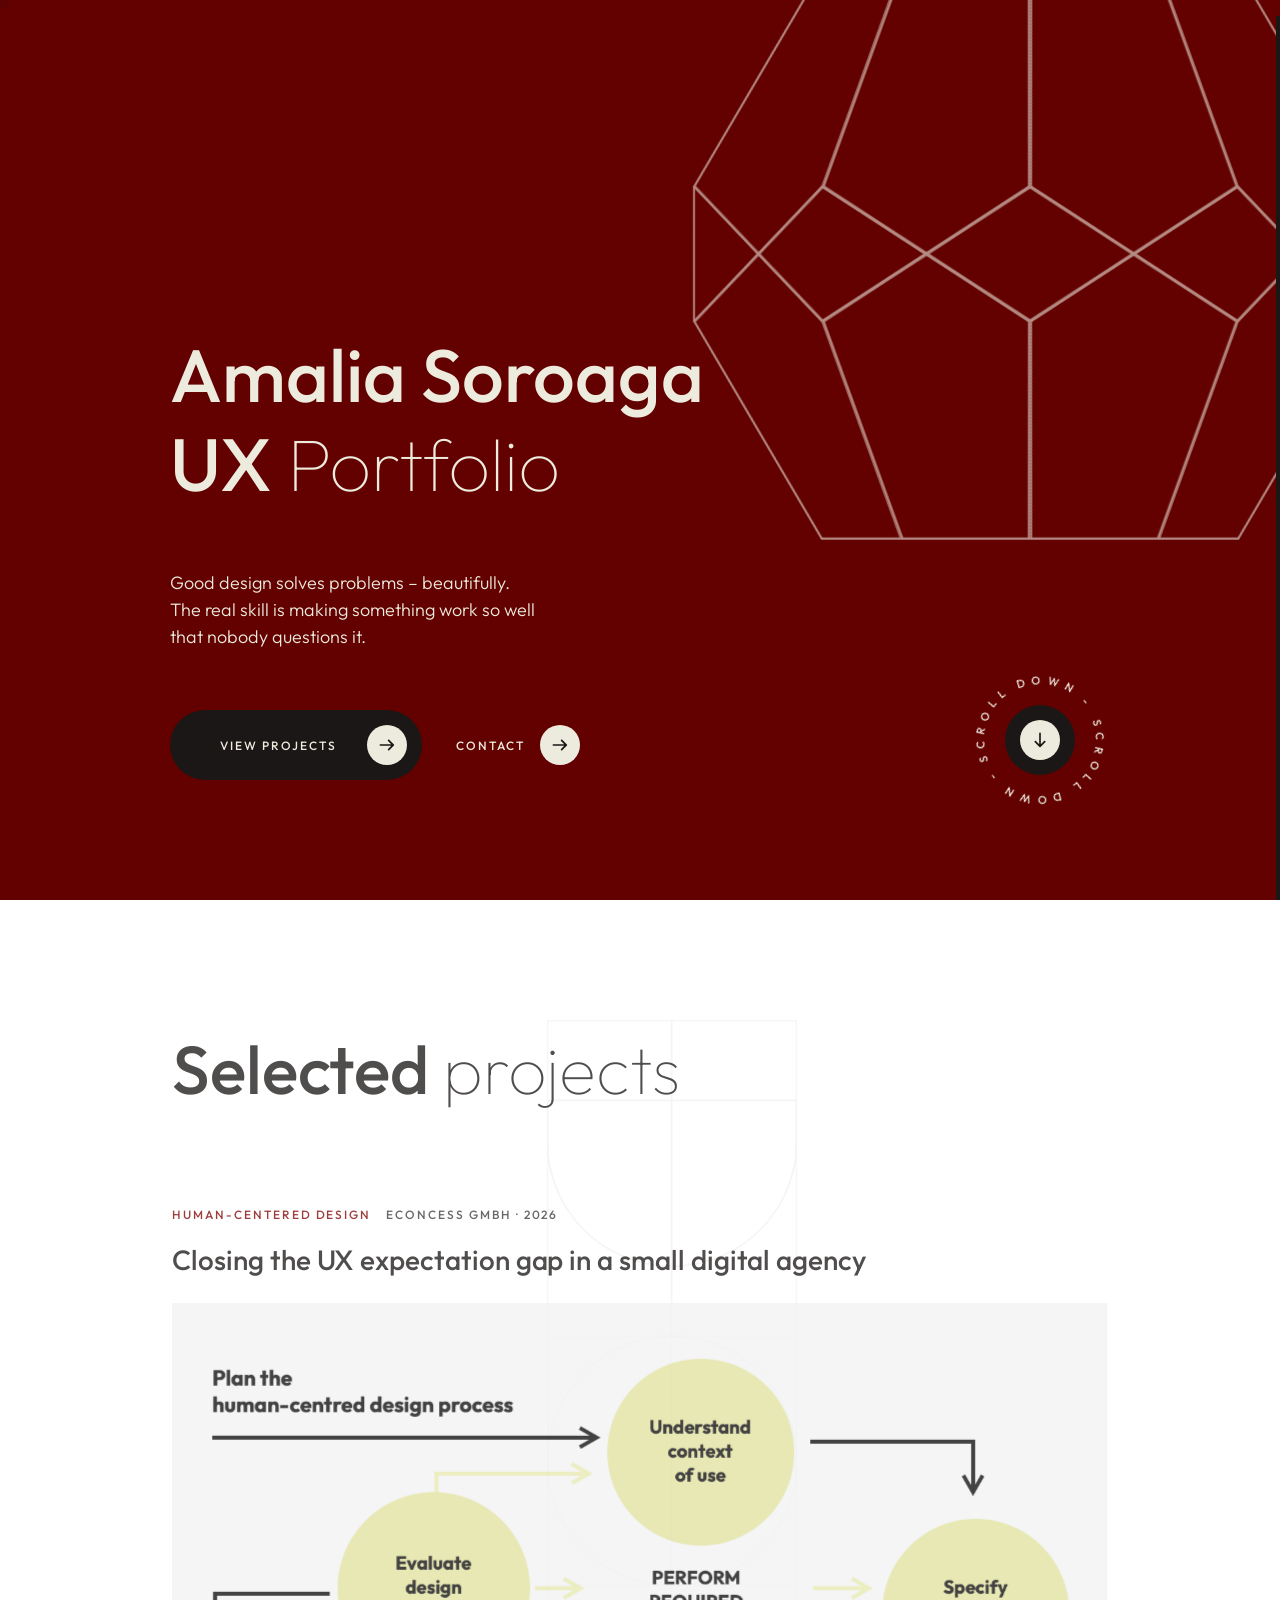
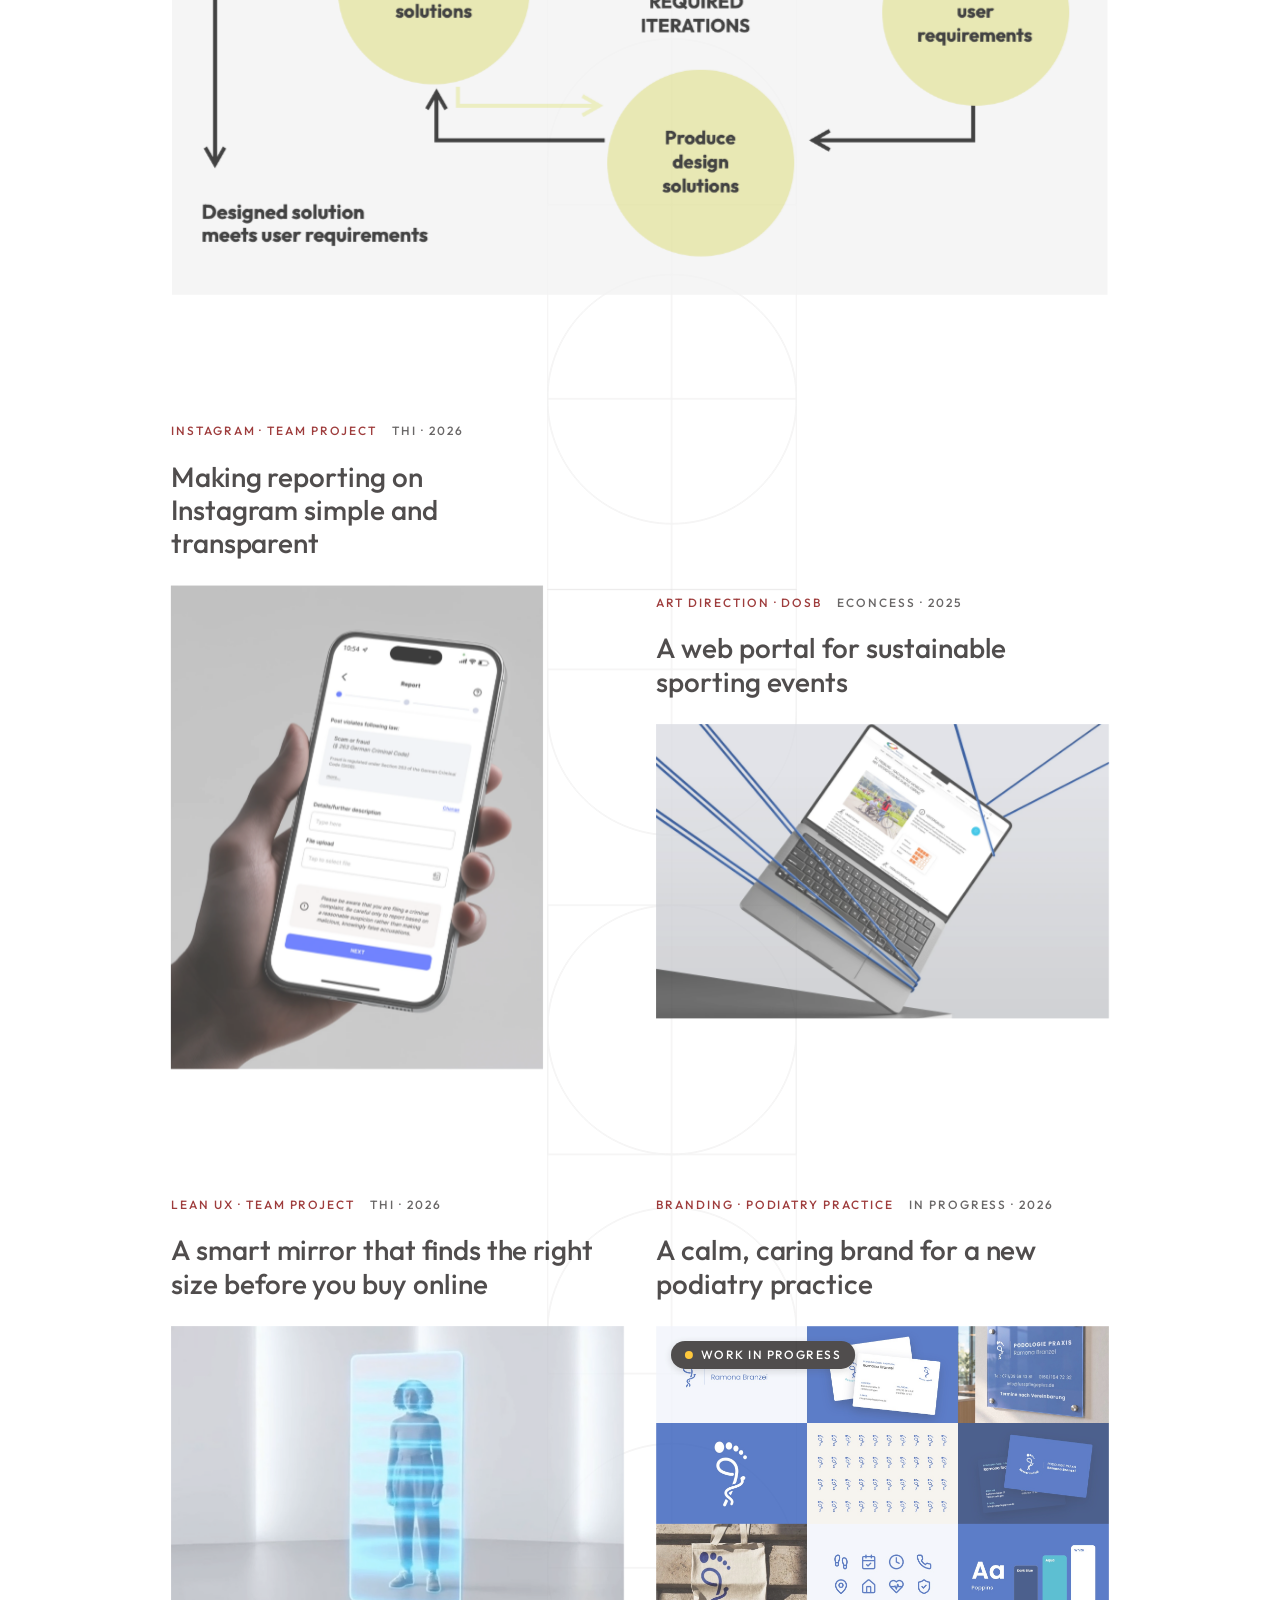
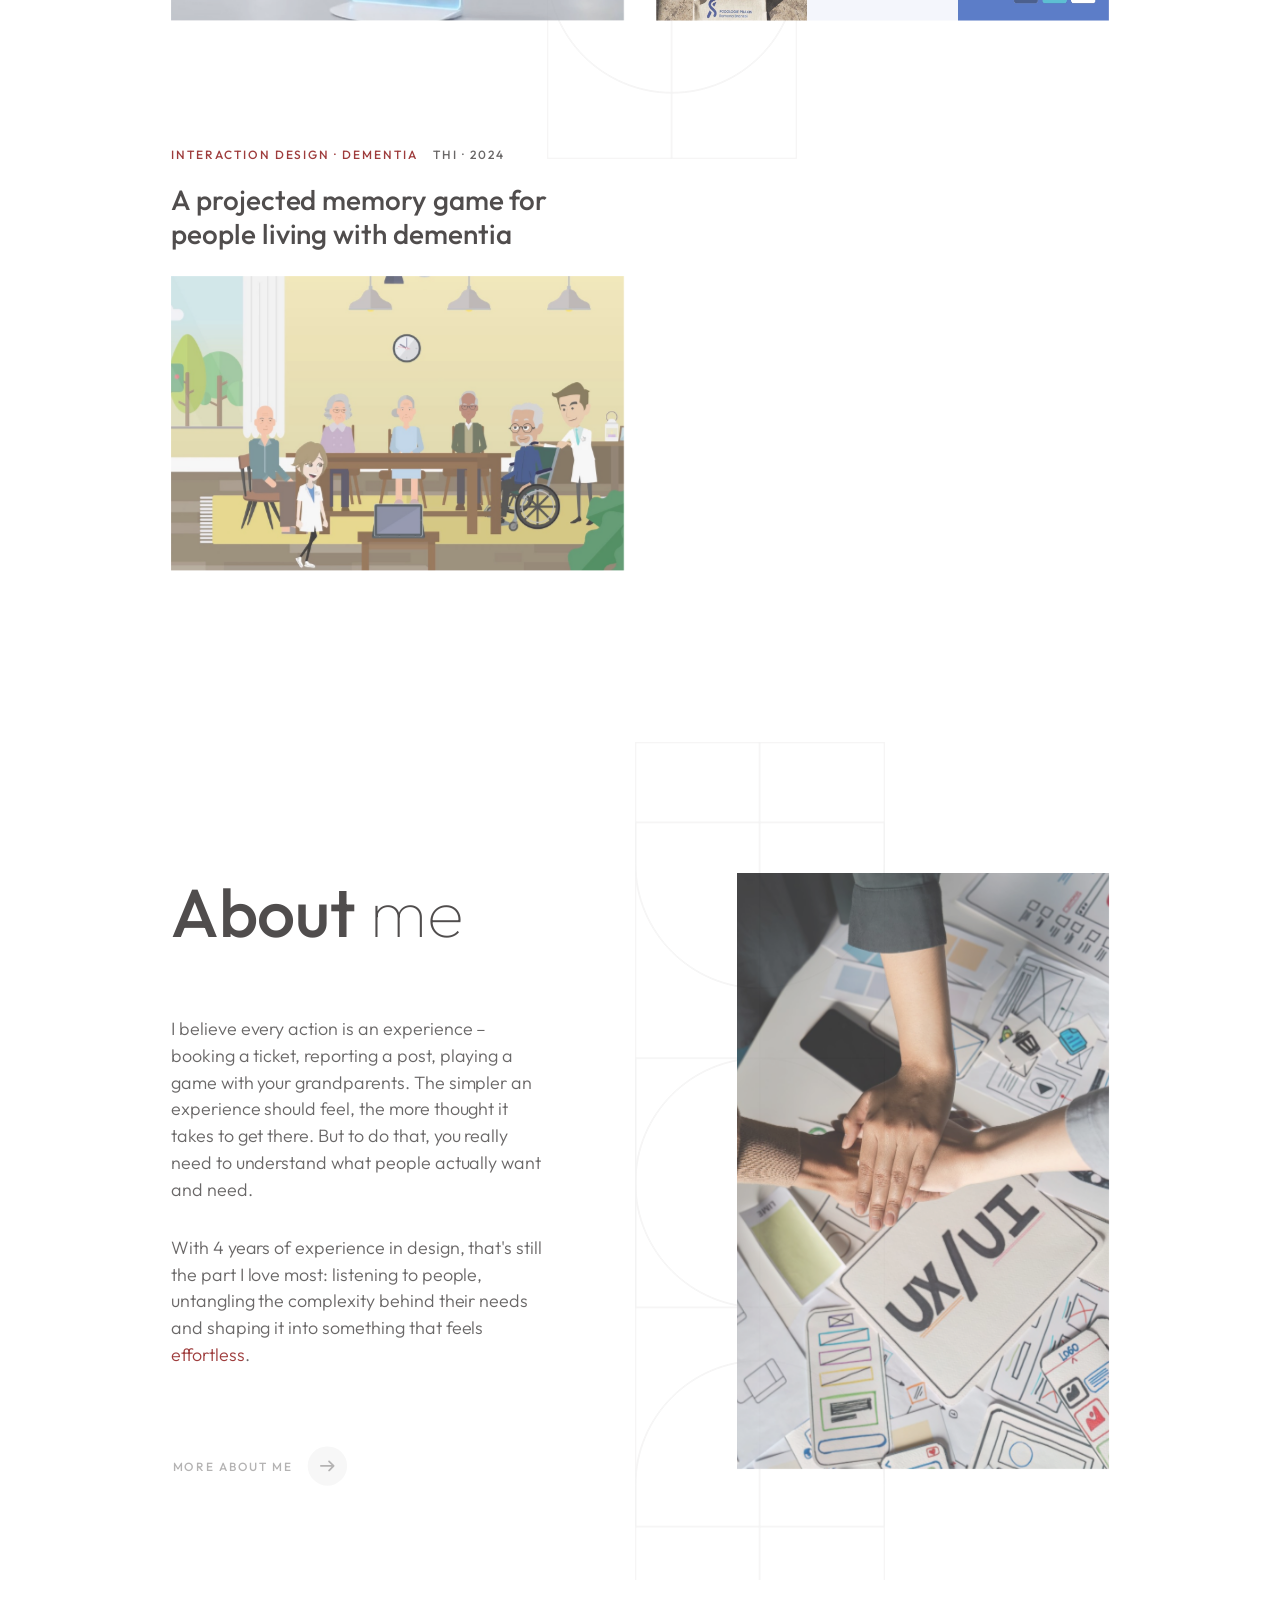
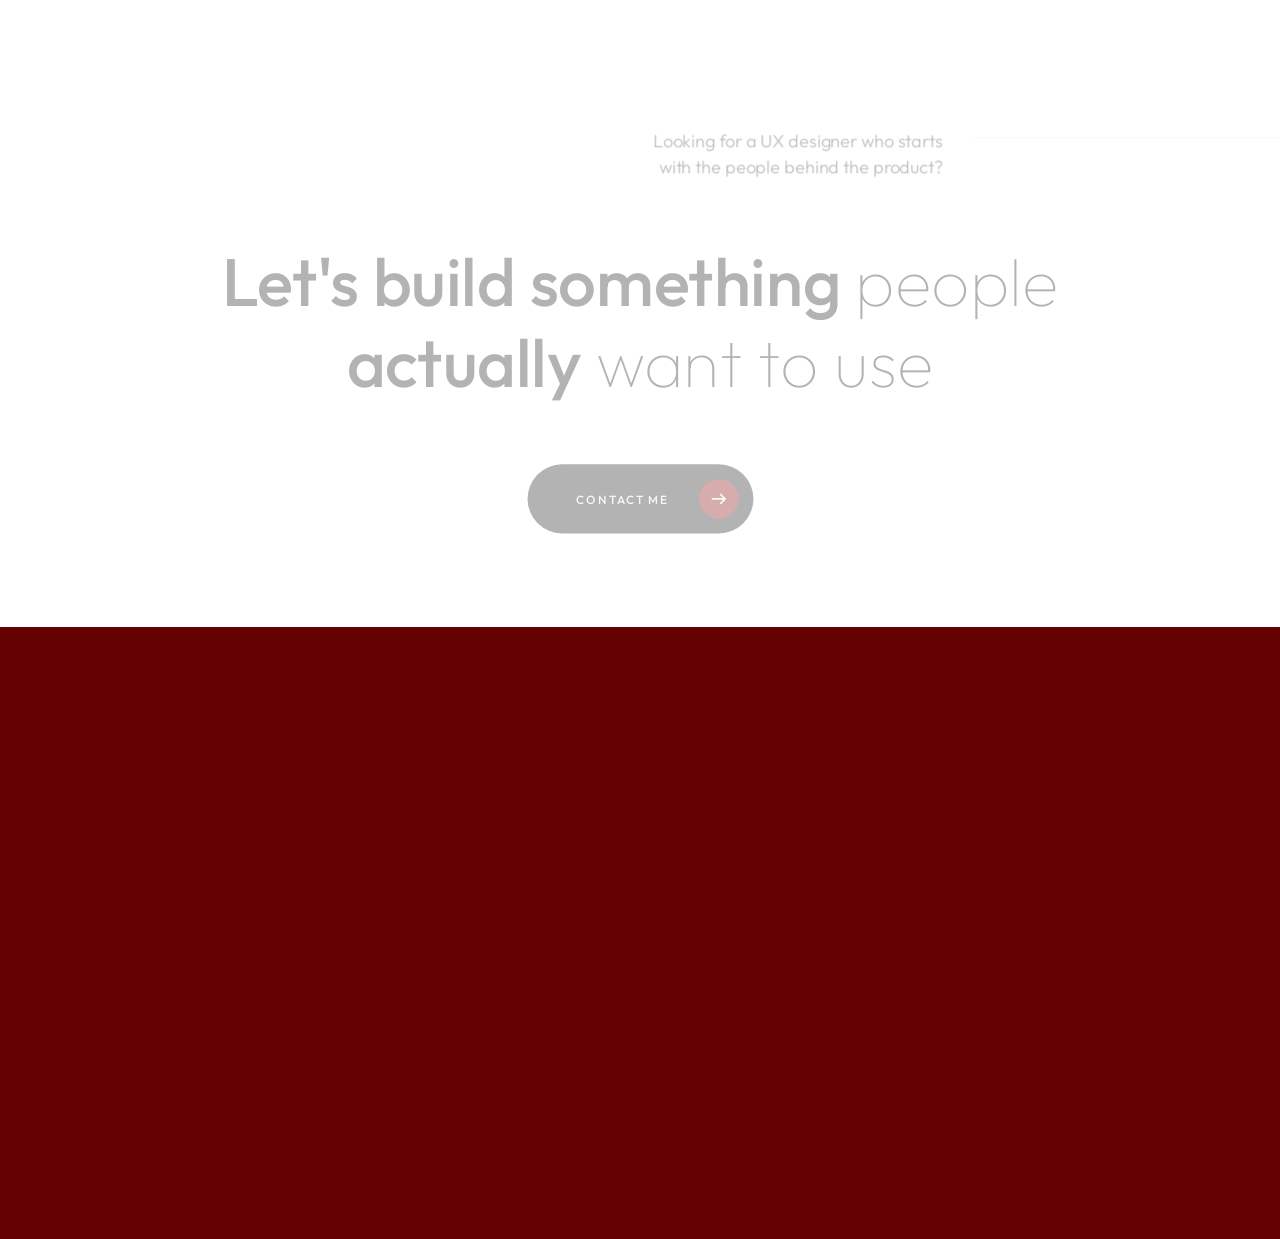
==== commit 76e7c704: "Podologie project: brand overview grid as cover image Co-Authored-By: Claude Opus 5.5 <noreply@anthr" ====
--- a/index.html
+++ b/index.html
@@ -285,7 +285,7 @@
                                 <a href="project-6.html" class="mil-portfolio-item mil-more mil-mb-60">
                                     <div class="mil-cover-frame mil-hori mil-up">
                                         <div class="mil-cover">
-                                            <img src="img/podologie/cover.jpg" alt="The footprint mark and “Podologie Praxis Ramona Branzei” in white on royal blue.">
+                                            <img src="img/podologie/brand-grid.jpg" alt="Brand overview: logo, business cards, practice sign, footprint mark, pattern, tote bag, icons, colours and Poppins typeface.">
                                         </div>
                                         <span class="mil-wip-badge mil-wip-badge-cover">Work in progress</span>
                                     </div>
